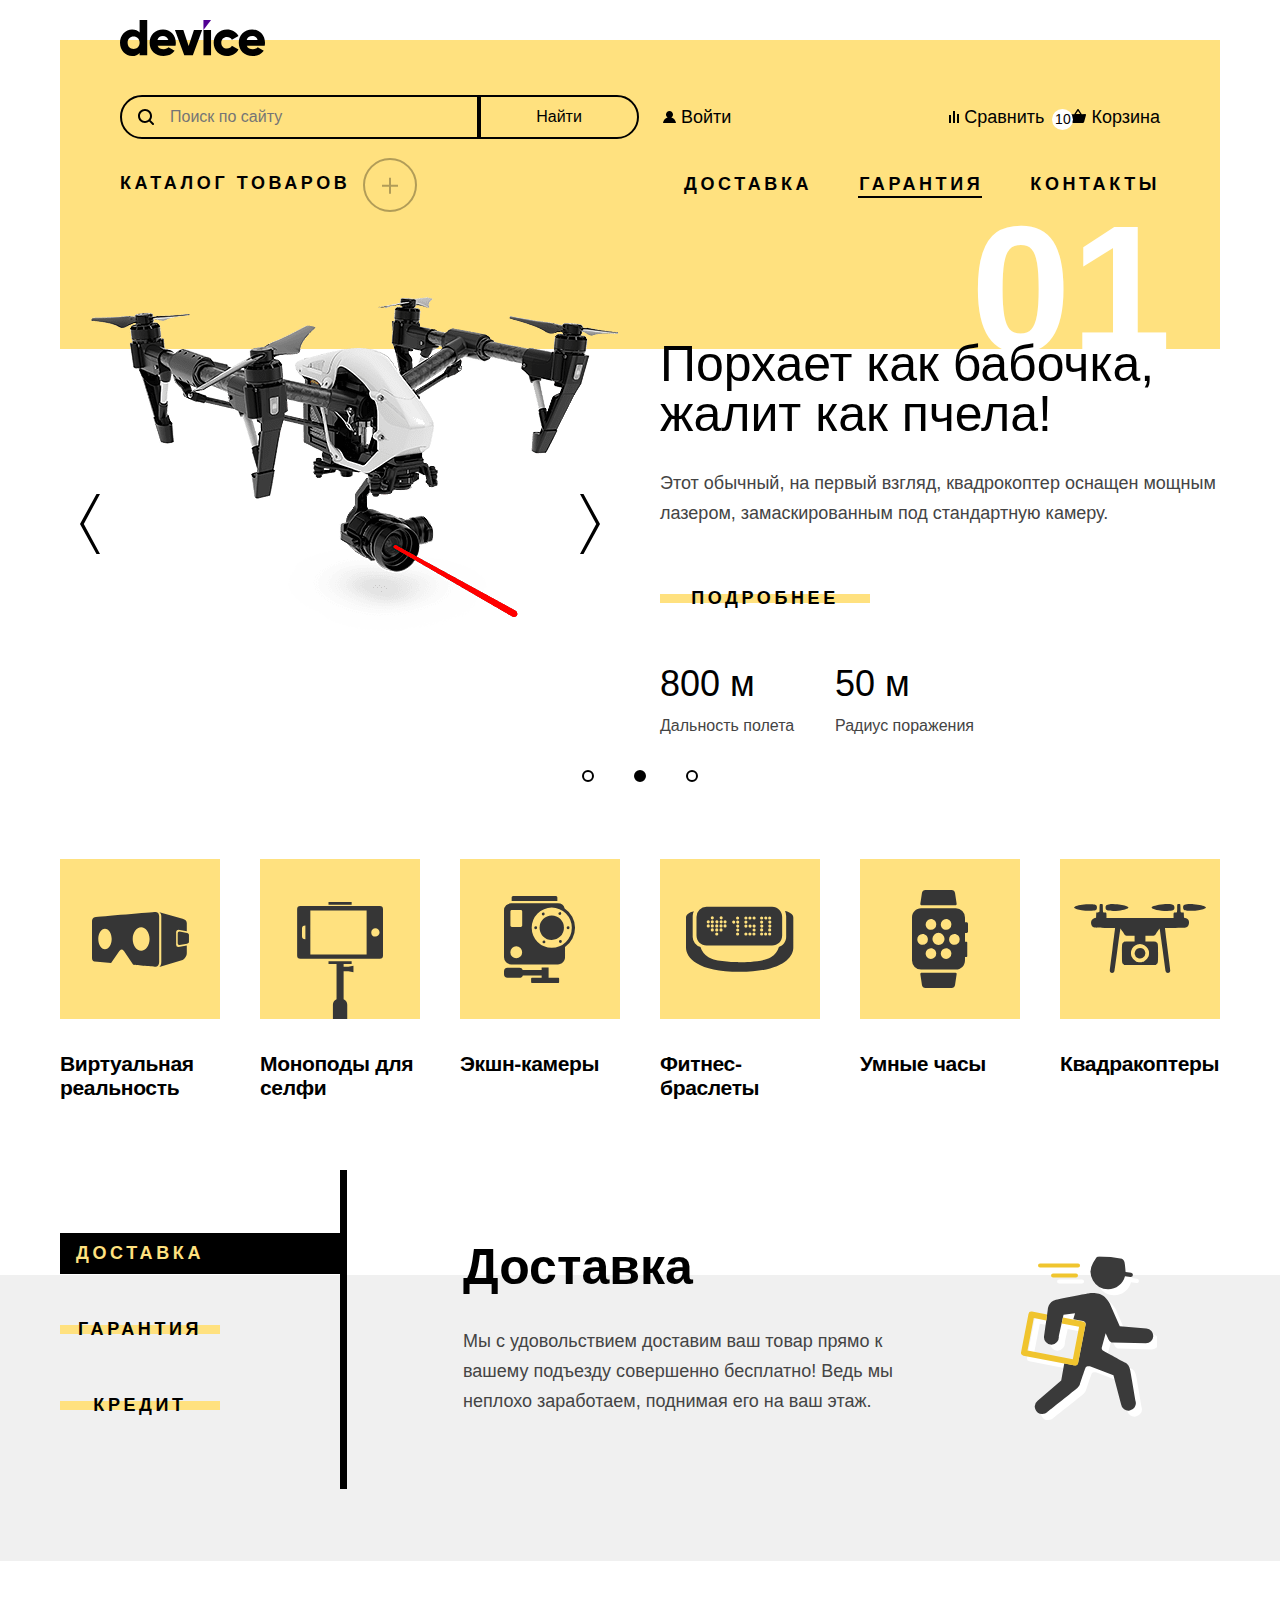
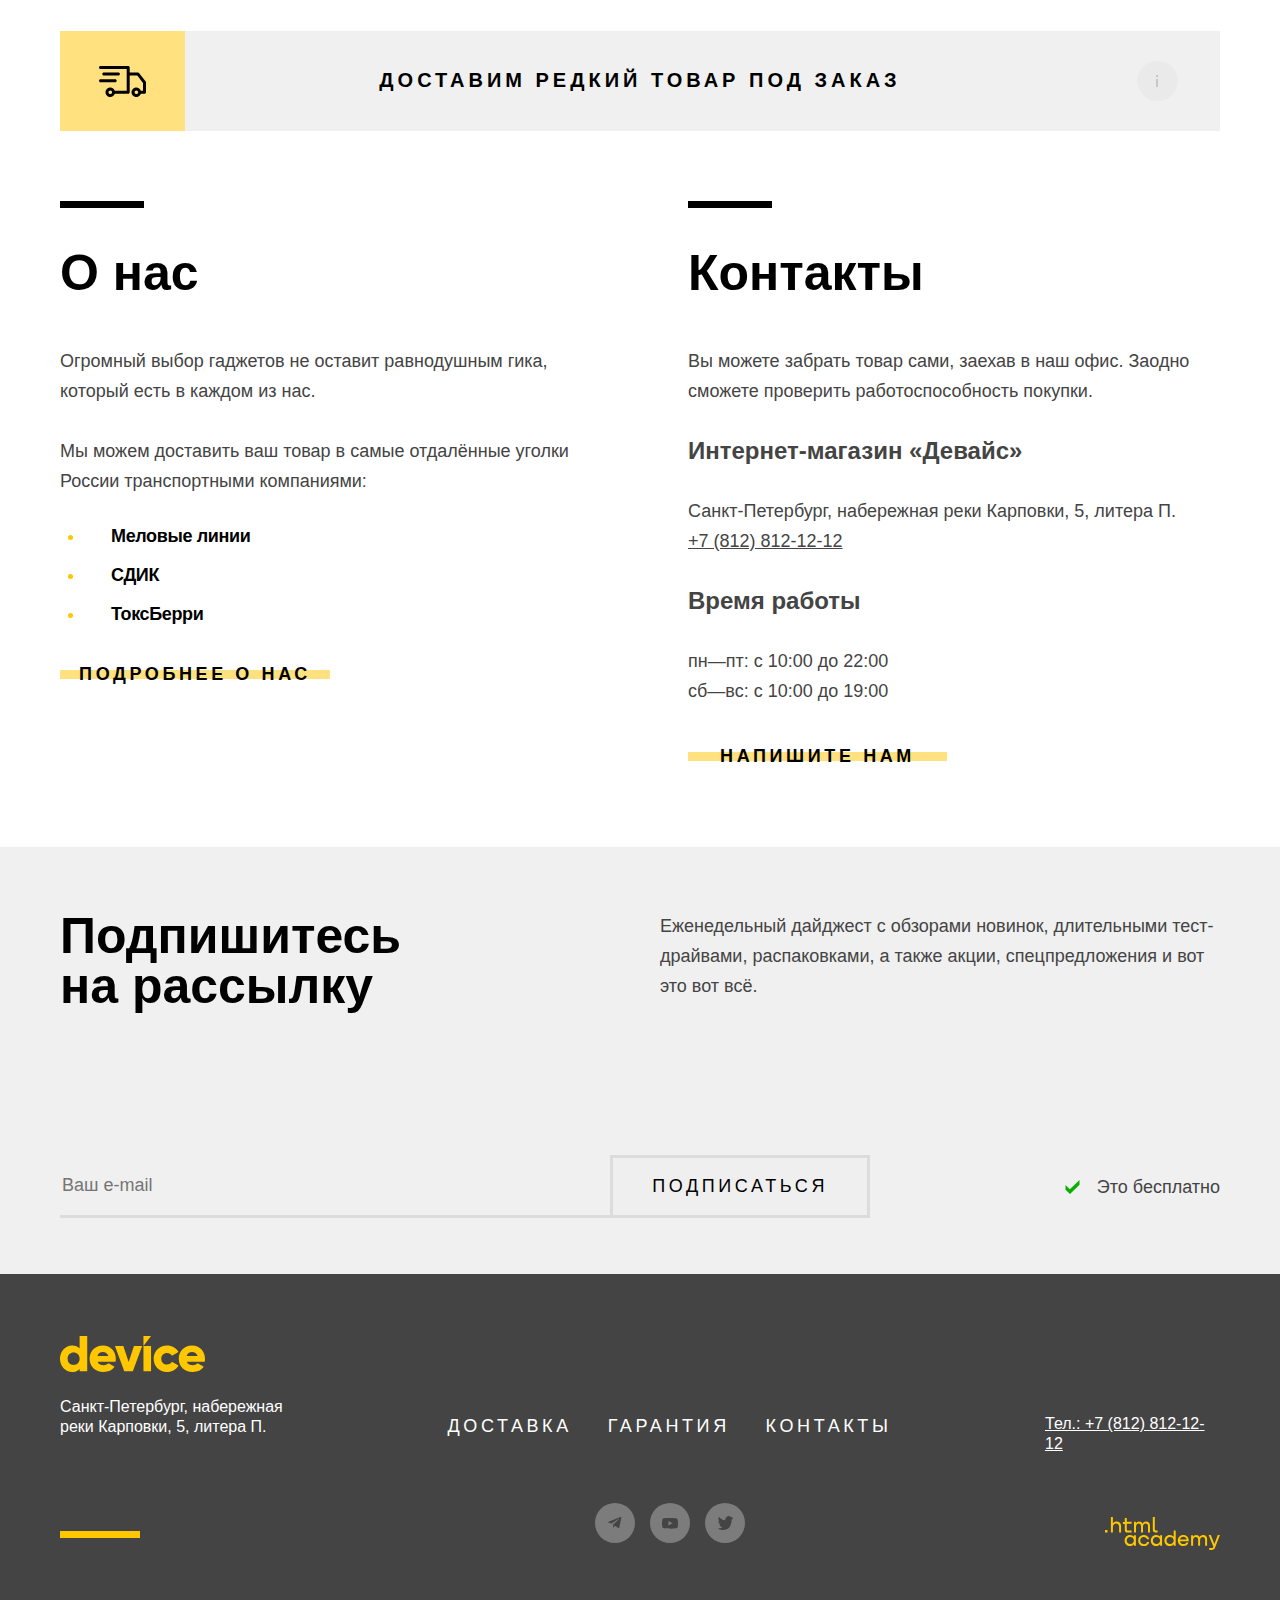
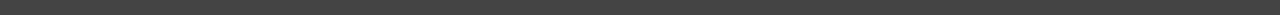
==== index.html @ 4d769483 "Добавление и исравление декоративных элементов" ====
<!DOCTYPE html>
<html lang="ru">

<head>
  <meta charset="UTF-8">
  <meta name="viewport" content="width=device-width, initial-scale=1">
  <title>Интернет-магазин «Девайс»</title>
  <link rel="stylesheet" href="styles/style.css">
</head>

<body>

  <header class="page-header container">
    <div class="page-logo-container">
      <a class="page-logo-link" href="index.html">
        <img class="page-logo-image" src="images/page-logo.svg" width="145" height="36"
          alt="Логотип магазина «Девайс».">
      </a>
    </div>

    <div class="header-container">
      <form class="header-search" action="https://echo.htmlacademy.ru/" method="get">
        <div class="search-field-wrapper">
          <input class="search-field" type="search" name="menu-search" placeholder="Поиск по сайту">
        </div>
        <div class="search-button-wrapper">
          <button class="search-button" type="submit">Найти</button>
        </div>
      </form>

      <nav class="user-menu">
        <ul class="user-login-list non-authorized">
          <li class="user-menu-item">
            <a class="user-menu-link" href="#">
              <svg width="13" height="12" viewBox="0 0 13 12" fill="none" xmlns="http://www.w3.org/2000/svg">
                <path
                  d="M0 12H13C12.8 9.4 10.9 7.2 8.3 6.5C9.3 5.9 10 4.8 10 3.5C10 1.6 8.4 0 6.5 0C4.6 0 3 1.6 3 3.5C3 4.8 3.7 5.9 4.7 6.5C2.1 7.2 0.2 9.4 0 12Z"
                  fill="black" />
              </svg>
              <span>Войти</span>
            </a>
          </li>
        </ul>

        <ul class="user-menu-list">
          <li class="user-menu-item">
            <a class="user-menu-link" href="#">
              <svg width="10" height="12" viewBox="0 0 10 12" fill="none" xmlns="http://www.w3.org/2000/svg">
                <g clip-path="url(#clip0_48539_956)">
                  <path d="M6 0H4V12H6V0Z" fill="black" />
                  <path d="M2 4H0V12H2V4Z" fill="black" />
                  <path d="M10 3H8V12H10V3Z" fill="black" />
                </g>
                <defs>
                  <clipPath id="clip0_48539_956">
                    <rect width="10" height="12" fill="white" />
                  </clipPath>
                </defs>
              </svg>
              <span>Сравнить</span>
            </a>
          </li>
          <li class="user-menu-item">
            <a class="user-menu-link basket" href="#" data-value="10">
              <svg width="16" height="14" viewBox="0 0 16 14" fill="none" xmlns="http://www.w3.org/2000/svg">
                <g clip-path="url(#clip0_48539_962)">
                  <path
                    d="M15.3 5L11.8 5.2L8.6 0.3C8.5 0.1 8.2 0 8 0C7.8 0 7.5 0.1 7.4 0.3L4.2 5.2H0.7C0.3 5.2 0 5.5 0 5.9C0 6 0 6 0 6.1L1.9 12.9C2.1 13.6 2.6 14 3.3 14H12.7C13.4 14 13.9 13.6 14.1 12.9L16 6C16 5.9 16 5.9 16 5.8C16 5.4 15.7 5 15.3 5ZM8 1.9L10.2 5.1H5.9L8 1.9Z"
                    fill="black" />
                </g>
                <defs>
                  <clipPath id="clip0_48539_962">
                    <rect width="16" height="14" fill="white" />
                  </clipPath>
                </defs>
              </svg>
              <span>Корзина</span>
            </a>
          </li>
        </ul>
      </nav>
    </div>

    <nav class="navigation">
      <ul class="navigation-list">
        <li class="navigation-item">
          <a class="navigation-category-link" href="#">Каталог товаров</a>
          <ul class="navigation-catalog">
            <li class="navigation-catalog-item">
              <a class="navigation-catalog-link" href="#">Виртуальная реальность</a>
            </li>
            <li class="navigation-catalog-item">
              <a class="navigation-catalog-link" href="catalog.html">Моноподы для cелфи</a>
            </li>
            <li class="navigation-catalog-item">
              <a class="navigation-catalog-link" href="#">Экшн-камеры</a>
            </li>
            <li class="navigation-catalog-item">
              <a class="navigation-catalog-link navigation-link-current" href="#">Фитнес-браслеты</a>
            </li>
            <li class="navigation-catalog-item">
              <a class="navigation-catalog-link" href="#">Умные часы</a>
            </li>
            <li class="navigation-catalog-item">
              <a class="navigation-catalog-link" href="#">Квадрокоптеры</a>
            </li>
          </ul>
        </li>
        <li class="navigation-item">
          <a class="navigation-category-link" href="#">Доставка</a>
        </li>
        <li class="navigation-item">
          <a class="navigation-category-link  navigation-link-current" href="#">Гарантия</a>
        </li>
        <li class="navigation-item">
          <a class="navigation-category-link" href="#">Контакты</a>
        </li>
      </ul>
    </nav>
  </header>

  <main class="main-container main-index">
    <h1 class="visually-hidden">Интернет-магазин «Девайс»</h1>
    <section class="hero-block container">
      <div class="slider-item active">
        <img class="slider-item-image" src="images/slider/slider-quadcopter.png" width="560" height="560"
          alt="Квадрокоптер">
        <div class="slider-item-text" data-value="01">
          <h2 class="visually-hidden">Квадрокоптер</h2>
          <p class="slider-item-title">Порхает как бабочка, жалит как пчела!</p>
          <p class="slider-item-description">Этот обычный, на первый взгляд, квадрокоптер оснащен мощным лазером,
            замаскированным под стандартную камеру.
          </p>
          <a class="button slider-item-link" href="#">Подробнее</a>
          <dl class="slider-item-details">
            <dt class="table-header">Дальность полета</dt>
            <dd class="table-row">800 м</dd>
            <dt class="table-header">Радиус поражения</dt>
            <dd class="table-row">50 м</dd>
          </dl>
        </div>
      </div>

      <div class="slider-item">
        <img class="slider-item-image" src="images/slider/slider-fitness-bracelet.png" width="560" height="560"
          alt="Фитнес-браслет">
        <div class="slider-item-text" data-value="02">
          <h2 class="visually-hidden">Фитнес-браслет</h2>
          <p class="slider-item-title">Худеем правильно!</p>
          <p class="slider-item-description">Мотивирующие фитнес-браслеты помогут найти в себе силы не пропускать
            занятия и соблюдать диету.</p>
          <a class="button slider-item-link" href="#">Подробнее</a>
          <dl class="slider-item-details">
            <dt class="table-header">Без подзарядки</dt>
            <dd class="table-row">48 часов</dd>
          </dl>
        </div>
      </div>

      <div class="slider-item">
        <img class="slider-item-image" src="images/slider/slider-selfie-stick.png" width="560" height="560"
          alt="Селфи-палка">
        <div class="slider-item-text" data-value="03">
          <h2 class="visually-hidden">Селфи-палка</h2>
          <p class="slider-item-title">Делай селфи, как Бен Стиллер!</p>
          <p class="slider-item-description">Самая длинная палка для селфи доступна в нашем магазине. Восемь (Восемь,
            Карл!) метров длиной и весом всего 5 кг.</p>
          <a class="button slider-item-link" href="#">Подробнее</a>
          <dl class="slider-item-details">
            <dt class="table-header">Длина палки</dt>
            <dd class="table-row">8,5 м</dd>
            <dt class="table-header">Вес палки</dt>
            <dd class="table-row">5 кг</dd>
            <dt class="table-header">Материал</dt>
            <dd class="table-row">Карбон</dd>
          </dl>
        </div>
      </div>

      <button class="slider-button slider-prev" type="button" aria-label="Предыдущее фото">
        <svg width="20" height="60" viewBox="0 0 20 60" fill="none" xmlns="http://www.w3.org/2000/svg">
          <path d="M20 60H16.5L0 30L16.5 0H20L3.8 30L20 60Z" fill="black" />
        </svg>
      </button>
      <button class="slider-button slider-next" type="button" aria-label="Следующее фото">
        <svg width="20" height="60" viewBox="0 0 20 60" fill="none" xmlns="http://www.w3.org/2000/svg">
          <path d="M-5.24537e-06 1.74846e-06L3.49999 1.44248e-06L20 30L3.5 60L0 60L16.2 30L-5.24537e-06 1.74846e-06Z"
            fill="black" />
        </svg>
      </button>

      <ol class="slider-pagination">
        <li class="slider-pagination-item">
          <button class="slider-pagination-button" type="button" aria-label="Первое фото"></button>
        </li>
        <li class="slider-pagination-item">
          <button class="slider-pagination-button slider-pagination-button-current" type="button"
            aria-label="Второе фото"></button>
        </li>
        <li class="slider-pagination-item">
          <button class="slider-pagination-button" type="button" aria-label="Третье фото"></button>
        </li>
      </ol>
    </section>

    <section class="categories container">
      <h2 class="visually-hidden">Категории товаров</h2>
      <ul class="categories-list">
        <li class="categories-item">
          <a class="categories-item-image" href="#">
            <img src="images/categories/category-item-vurtual-reality.svg" width="" height=""
              alt="Виртуальная реальность">
          </a>
          <a class="categories-item-title" href="#">
            <h3>Виртуальная реальность</h3>
          </a>
        </li>
        <li class="categories-item">
          <a class="categories-item-image selfie-monopod" href="#">
            <img src="images/categories/category-item-selfie.svg" width="" height="" alt="Моноподы для селфи">
          </a>
          <a class="categories-item-title" href="#">
            <h3>Моноподы для селфи</h3>
          </a>
        </li>
        <li class="categories-item">
          <a class="categories-item-image" href="#">
            <img src="images/categories/category-item-cameras.svg" width="" height="" alt="Экшн-камеры">
          </a>
          <a class="categories-item-title" href="#">
            <h3>Экшн-камеры</h3>
          </a>
        </li>
        <li class="categories-item">
          <a class="categories-item-image" href="#">
            <img src="images/categories/category-item-bracelets.svg" width="" height="" alt="Фитнес-браслеты">
          </a>
          <a class="categories-item-title" href="#">
            <h3>Фитнес-браслеты</h3>
          </a>
        </li>
        <li class="categories-item">
          <a class="categories-item-image" href="#">
            <img src="images/categories/category-item-watch.svg" width="" height="" alt="Умные часы">
          </a>
          <a class="categories-item-title" href="#">
            <h3>Умные часы</h3>
          </a>
        </li>
        <li class="categories-item">
          <a class="categories-item-image" href="#">
            <img src="images/categories/category-item-quadcopter.svg" width="" height="" alt="Квадракоптеры">
          </a>
          <a class="categories-item-title" href="#">
            <h3>Квадракоптеры</h3>
          </a>
        </li>
      </ul>
    </section>

    <section class="capabilities">
      <h2 class="visually-hidden">Возможности</h2>
      <div class="capabilities-wrapper container">
        <div class="capabilities-buttons-container">
          <button class="button capabilities-button active" data-id="delivery">Доставка</button>
          <button class="button capabilities-button" data-id="guarantee">Гарантия</button>
          <button class=" button capabilities-button" data-id="credit">Кредит</button>
        </div>
        <div class="capabilities-content-container">
          <div class="capabilities-content active" id="delivery">
            <div class="capabilities-content-text">
              <h3 class="capabilities-content-title">Доставка</h3>
              <p class="capabilities-content-subtitle">Мы с удовольствием доставим ваш товар прямо
                к вашему подъезду совершенно бесплатно! Ведь
                мы неплохо заработаем, поднимая его на ваш этаж.</p>
            </div>
            <img src="images/capabilities/delivery.svg" width="136" height="164" alt="Доставка товара">
          </div>
          <div class="capabilities-content" id="guarantee">
            <div class="capabilities-content-text">
              <h3 class="capabilities-content-title">Гарантия</h3>
              <p class="capabilities-content-subtitle">Если из-за возгорания купленного у нас товара у вас
                сгорит дом — не переживайте, мы выдадим вам новый.
                Товар, не дом, конечно же.</p>
            </div>
            <img src="images/capabilities/guarantee.svg" width="171" height="195" alt="Гарантия на товары">
          </div>
          <div class="capabilities-content" id="credit">
            <div class="capabilities-content-text">
              <h3 class="capabilities-content-title">Кредит</h3>
              <p class="capabilities-content-subtitle">Залезть в долговую яму стало проще! Кредитные консультанты
                подберут
                для вас наиболее выгодные условия
                кредита. Выгодные для банка, разумеется.</p>
            </div>
            <img src="images/capabilities/credit.svg" width="158" height="188" alt="Кредит на товары">
          </div>
        </div>
      </div>
    </section>

    <div class="delivery-button-wrapper container">
      <button class="delivery-button" type="button">Доставим редкий товар под заказ</button>
    </div>

    <div class="information-wrapper container">
      <section class="shop-information">
        <h2 class="shop-information-title">О нас</h2>
        <p>Огромный выбор гаджетов не оставит равнодушным гика, который есть в каждом из нас.</p>
        <p>Мы можем доставить ваш товар в самые отдалённые уголки России транспортными компаниями:</p>
        <ul class="shop-information-delivery">
          <li>Меловые линии</li>
          <li>СДИК</li>
          <li>ТоксБерри</li>
        </ul>
        <a class="button shop-information-details" href="#">Подробнее о нас</a>
      </section>

      <section class="contacts">
        <h2 class="contacts-title">Контакты</h2>
        <p>Вы можете забрать товар сами, заехав в наш офис. Заодно сможете проверить работоспособность покупки. </p>
        <h3 class="contacts-subtitle">Интернет-магазин «Девайс»</h3>
        <address class="contacts-address">
          <p class="contacts-address-text">Санкт-Петербург, набережная реки Карповки, 5, литера П.</p>
          <a class="contacts-phone" href="tel:78128121212">+7 (812) 812-12-12</a>
        </address>
        <h3 class="contacts-subtitle">Время работы</h3>
        <ul class="contacts-schedule">
          <li class="contacts-schedule-item">пн—пт: с 10:00 до 22:00</li>
          <li class="contacts-schedule-item">сб—вс: с 10:00 до 19:00</li>
        </ul>
        <a class="button contacts-details" href="#">Напишите нам</a>
      </section>
    </div>

    <section class="subscription">
      <div class="subscription-wrapper container">
        <div class="subscription-text">
          <h2 class="subscription-title">Подпишитесь на рассылку</h2>
          <p>Еженедельный дайджест с обзорами новинок, длительными тест-драйвами, распаковками, а также акции,
            спецпредложения и вот это вот всё.</p>
        </div>
        <div class="subscription-form-container">
          <form class="subscription-form" action="https://echo.htmlacademy.ru/" method="post">
            <input class="subscription-placeholder" type="email" name="user-email" placeholder="Ваш e-mail">
            <button class="subscription-button" type="submit">Подписаться</button>
          </form>
          <span class="subscription-span">Это бесплатно</span>
        </div>
      </div>
    </section>
  </main>

  <footer class="page-footer">
    <div class="footer-wrapper container">
      <div class="footer-info">
        <a class="footer-logo-link" href="index.html">
          <img class="footer-logo-image" src="images/footer-shop-logo.svg" width="145" height="36"
            alt="Логотип магазина «Девайс».">
        </a>

        <div class="footer-address">
          <address class="footer-address-text">
            <p>Санкт-Петербург, набережная реки Карповки, 5, литера П.</p>
          </address>
        </div>
      </div>

      <div class="footer-details">
        <ul class="footer-menu-list">
          <li class="footer-menu-item">
            <a class="footer-menu-link" href="#">Доставка</a>
          </li>
          <li class="footer-menu-item">
            <a class="footer-menu-link" href="#">Гарантия</a>
          </li>
          <li class="footer-menu-item">
            <a class="footer-menu-link" href="#">Контакты</a>
          </li>
        </ul>

        <ul class="footer-social-list">
          <li class="footer-social-item">
            <a class="footer-social-link" href="https://t.me/htmlacademy" aria-label="Telegram">
              <svg width="40" height="40" viewBox="0 0 40 40" fill="none" xmlns="http://www.w3.org/2000/svg">
                <circle cx="20" cy="20" r="20" fill="white" fill-opacity="0.3" />
                <g clip-path="url(#clip0_48539_806)">
                  <path
                    d="M25.4431 14.0736L13.6231 18.6316C12.8164 18.9556 12.8211 19.4056 13.4751 19.6062L16.5097 20.5529L23.5311 16.1229C23.8631 15.9209 24.1664 16.0296 23.9171 16.2509L18.2284 21.3849H18.2271L18.2284 21.3856L18.0191 24.5136C18.3257 24.5136 18.4611 24.3729 18.6331 24.2069L20.1071 22.7736L23.1731 25.0382C23.7384 25.3496 24.1444 25.1896 24.2851 24.5149L26.2977 15.0296C26.5037 14.2036 25.9824 13.8296 25.4431 14.0736Z"
                    fill="#444444" />
                </g>
                <defs>
                  <clipPath id="clip0_48539_806">
                    <rect width="14" height="12" fill="white" transform="translate(13 14)" />
                  </clipPath>
                </defs>
              </svg>
            </a>
          </li>
          <li class="footer-social-item">
            <a class="footer-social-link" href="https://www.youtube.com/user/htmlacademyru" aria-label="YouTube">
              <svg width="40" height="40" viewBox="0 0 40 40" fill="none" xmlns="http://www.w3.org/2000/svg">
                <circle cx="20" cy="20" r="20" fill="white" fill-opacity="0.3" />
                <g clip-path="url(#clip0_48539_811)">
                  <path
                    d="M27.6671 16.6746C27.5765 16.3515 27.4 16.0589 27.1564 15.828C26.9059 15.59 26.5989 15.4197 26.2644 15.3333C25.0124 15.0033 19.9964 15.0033 19.9964 15.0033C17.9053 14.9795 15.8147 15.0842 13.7364 15.3166C13.4019 15.4094 13.0955 15.5835 12.8444 15.8233C12.5977 16.0606 12.4191 16.3533 12.3257 16.674C12.1015 17.8818 11.9926 19.1082 12.0004 20.3366C11.9924 21.564 12.1011 22.79 12.3257 23.9993C12.4171 24.3186 12.5951 24.61 12.8424 24.8453C13.0897 25.0806 13.3977 25.2506 13.7364 25.3406C15.0051 25.67 19.9964 25.67 19.9964 25.67C22.0902 25.6938 24.1835 25.5892 26.2644 25.3566C26.5989 25.2702 26.9059 25.1 27.1564 24.862C27.3999 24.6311 27.5762 24.3385 27.6664 24.0153C27.8965 22.8079 28.0083 21.581 28.0004 20.352C28.0177 19.1177 27.906 17.885 27.6671 16.674V16.6746ZM18.4017 22.6193V18.0546L22.5751 20.3373L18.4017 22.6193Z"
                    fill="#444444" />
                </g>
                <defs>
                  <clipPath id="clip0_48539_811">
                    <rect width="16" height="11" fill="white" transform="translate(12 15)" />
                  </clipPath>
                </defs>
              </svg>
            </a>
          </li>
          <li class="footer-social-item">
            <a class="footer-social-link" href="https://twitter.com/htmlacademy_ru" aria-label="Twitter">
              <svg width="40" height="40" viewBox="0 0 40 40" fill="none" xmlns="http://www.w3.org/2000/svg">
                <circle cx="20" cy="20" r="20" fill="white" fill-opacity="0.3" />
                <path
                  d="M22.7 13.1551C24.2 12.6551 25.3 13.4551 25.9 14.2551C26.4 14.0551 27 13.8551 27.6 13.6551C27.6 14.4551 27.1 15.0551 26.8 15.2551C27.5 15.4551 28 14.8551 28 14.8551C27.9 15.7551 27.1 16.5551 26.6 16.7551C26.4 23.0551 23.8 27.1551 17.7 27.0551C17.2 27.0551 17.8 27.0551 17.3 27.0551C17 27.0551 13.6 26.6551 13 25.2551C15 25.4551 16.4 24.8551 17.1 24.1551C16.3 23.8551 14.7 23.7551 14.5 21.3551C14.8 21.5551 15 21.6551 15.6 21.5551C14.5 20.7551 13.3 20.0551 13.4 18.0551C13.7 18.3551 14.3 18.5551 14.6 18.4551C14 18.2551 12.8 15.3551 13.8 13.8551C15.4 15.5551 17.1 17.2551 20.1 17.3551C20.3 15.2551 21.1 13.8551 22.7 13.1551Z"
                  fill="#444444" />
              </svg>
            </a>
          </li>
        </ul>
      </div>

      <div class="footer-phone">
        <a class="footer-phone-text" href="tel:78128121212">Тел.: +7 (812) 812-12-12</a>
        <a class="footer-phone-logo" href="https://htmlacademy.ru/">
          <svg xmlns="http://www.w3.org/2000/svg" width="115" height="33" fill="CurrentColor">
            <path
              d="M0 12.9v2.6h2.5v-2.6H0ZM11.6 4.5c-1.6 0-2.8.7-3.6 1.7h-.1V0h-2v15.5h2v-5.3c0-2.1 1.3-3.6 3.3-3.6 1.8 0 2.9 1.4 2.9 3.2v5.7h2V9.4c.1-3-1.8-4.9-4.5-4.9ZM26.6 4.8h-4.8V1.1h-2v3.8h-1.9v2h1.9v6c0 1.7 1 2.7 2.7 2.7h4.1v-2h-3.7c-.7 0-1.1-.4-1.1-1.1V6.8h4.8v-2ZM41.1 4.6c-1.6 0-2.9.8-3.5 2.1h-.1c-.6-1.2-1.8-2.1-3.4-2.1-1.4 0-2.5.8-3.1 1.8h-.1V4.8H29v10.6h2V10c0-2 1-3.5 2.6-3.5 1.5 0 2.4 1 2.4 2.6v6.3h2V9.8c0-2.4 1.4-3.3 2.6-3.3 1.5 0 2.4 1 2.4 2.6v6.3h2V8.9c.1-2.5-1.4-4.3-3.9-4.3ZM47.8 12.7c0 1.7 1 2.7 2.8 2.7h2v-2h-1.7c-.7 0-1.1-.4-1.1-1.1V0h-2v12.7ZM28.9 19.7c-.9-1.1-2.2-1.8-3.9-1.8-3.1 0-5.4 2.3-5.4 5.6s2.3 5.6 5.4 5.6c1.8 0 3-.8 3.8-1.9h.1v1.6h2V18.2h-2v1.5Zm-3.6 7.4c-2.2 0-3.6-1.6-3.6-3.6s1.4-3.6 3.6-3.6 3.6 1.6 3.6 3.6c0 1.9-1.4 3.6-3.6 3.6ZM44.2 22c-.5-2.4-2.6-4.1-5.4-4.1a5.4 5.4 0 0 0-5.6 5.6c0 3.1 2.2 5.6 5.6 5.6 2.8 0 4.9-1.8 5.4-4.2h-2.1a3.4 3.4 0 0 1-3.3 2.3c-2.2 0-3.6-1.6-3.6-3.6s1.4-3.6 3.6-3.6c1.6 0 2.8 1 3.3 2.2h2.1V22ZM55.1 19.7c-.9-1.1-2.2-1.8-3.9-1.8-3.1 0-5.4 2.3-5.4 5.6s2.3 5.6 5.4 5.6c1.8 0 3-.8 3.8-1.9h.1v1.6h2V18.2h-2v1.5Zm-3.6 7.4c-2.2 0-3.6-1.6-3.6-3.6s1.4-3.6 3.6-3.6 3.6 1.6 3.6 3.6c0 1.9-1.5 3.6-3.6 3.6ZM68.7 19.8c-.9-1.1-2.2-1.9-3.9-1.9-3.1 0-5.4 2.3-5.4 5.6s2.2 5.6 5.4 5.6c1.7 0 3-.8 3.8-1.8h.1v1.5h2V13.4h-2v6.4Zm-3.6 7.3c-2.2 0-3.6-1.6-3.6-3.6s1.4-3.6 3.6-3.6 3.6 1.6 3.6 3.6c-.1 2-1.5 3.6-3.6 3.6ZM78.3 17.9c-3.3 0-5.5 2.5-5.5 5.6 0 3 2.1 5.6 5.5 5.6 2.5 0 4.5-1.3 5.2-3.6h-2.1c-.5 1-1.6 1.6-3 1.6-1.9 0-3.3-1.3-3.4-2.9h8.8c.2-3.6-2-6.3-5.5-6.3Zm0 1.9c1.7 0 3 1 3.3 2.6h-6.5c.3-1.5 1.5-2.6 3.2-2.6ZM98.2 17.9c-1.6 0-2.9.8-3.6 2h-.1c-.6-1.2-1.8-2-3.4-2-1.4 0-2.5.7-3.1 1.8v-1.5h-1.9v10.6h2v-5.4c0-2 1-3.4 2.6-3.5 1.5 0 2.4 1 2.4 2.6v6.3h2v-5.6c0-2.4 1.4-3.3 2.6-3.3 1.5 0 2.4 1 2.4 2.6v6.3h2v-6.5c.1-2.6-1.4-4.4-3.9-4.4ZM109.4 27l-3.6-8.9h-2.2l4.8 11.6c-.3.9-.7 1.2-1.7 1.2h-2.5v2h2.5c1.8 0 2.8-.8 3.5-2.6l4.7-12.2h-2.1l-3.4 8.9Z" />
          </svg>
        </a>
      </div>
    </div>
  </footer>
</body>

</html>
---- styles/style.css ----
@font-face {
    font-family: "Raleway";
    src: url("../fonts/raleway/raleway-800.woff2") format(woff2);
    font-weight: 800;
    font-style: normal;
    font-display: swap;
}

@font-face {
    font-family: "Rubik";
    src: url("../fonts/rubik/rubik-400.woff2") format(woff2);
    font-weight: 400;
    font-style: normal;
    font-display: swap;
}

@font-face {
    font-family: "Rubik";
    src: url("../fonts/rubik/rubik-700.woff2") format(woff2);
    font-weight: 700;
    font-style: normal;
    font-display: swap;
}

html {
    height: 100%;
}

body {
    margin: 0;
    display: flex;
    flex-direction: column;
    min-height: 100%;
    font-family: "Rubik", sans-serif;
    font-size: 18px;
    line-height: 30px;
    color: #000000;
}

img {
    max-width: 100%;
    height: auto;
    object-fit: contain;
}

.visually-hidden {
    position: absolute;
    width: 1px;
    height: 1px;
    margin: -1px;
    padding: 0;
    border: 0;
    clip: rect(0 0 0 0);
    overflow: hidden;
}

.container {
    margin: 0 auto;
    width: 1160px;
}

/* Button common */
.button {
    display: block;
    font-family: "Raleway", sans-serif;
    font-size: 18px;
    font-weight: 800;
    padding: 10px 0;
    line-height: 21.13px;
    letter-spacing: 0.2em;
    color: #000000;
    text-align: center;
    text-transform: uppercase;
    text-decoration: none;
    border: none;
    cursor: pointer;
    background: linear-gradient(transparent 40%, #ffe17f 40%, #ffe17f 60%, transparent 60%);
}

.button:hover {
    background: linear-gradient(#ffe17f, #ffe17f) no-repeat;
}

.button:active {
    background: linear-gradient(#ffc700, #ffc700) no-repeat;
}

.button:focus-visible {
    outline: 2px solid #af4fff;
}

@supports not selector(:focus-visible) {
    .button:focus {
        outline: 2px solid #af4fff;
    }
}

/* Index */
/* Header */

.page-header {
    color: #000000;
    position: relative;
}

.page-header::before {
    content: "";
    background-color: #ffe17f;
    position: absolute;
    height: 186px;
    top: 40px;
    left: 0;
    right: 0;
    bottom: 0;
    z-index: -1;
}

.page-logo-container {
    padding-left: 60px;
    margin: 20px 0 30px;
}

.page-logo-link {
    display: inline-block;
}

.page-logo-link:hover {
    opacity: 60%;
}

.page-logo-link:active {
    opacity: 30%;
}

.page-logo-link:focus-visible {
    outline: 2px solid #af4fff;
    outline-offset: 2px;
}

@supports not selector(:focus-visible) {
    .page-logo-link:focus {
        outline: 2px solid #af4fff;
        outline-offset: 2px;
    }
}

.header-wrapper {
    width: 1040px;
    margin: 0 auto;
}

.header-container {
    display: flex;
    justify-content: space-between;
    align-items: center;
    flex-wrap: wrap;
    gap: 26px;
    padding: 0 60px;
    margin-bottom: 30px;
}

.header-search {
    display: flex;
    max-width: 517px;
    position: relative;
}

.search-field {
    width: 359px;
    padding: 10px 48px;
    font-family: inherit;
    font-size: 16px;
    line-height: 20px;
    color: #000000;
    background: transparent;
    border: 2px solid black;
    border-radius: 50px 0px 0px 50px;
    background-image: url(../images/search-button.svg);
    background-repeat: no-repeat;
    background-position: left;
    background-position-x: 16px;
}

.search-field:active {
    color: #000000;
    outline: none;
}

.search-field-wrapper:has(.search-field:focus-visible) {
    outline: 2px solid #af4fff;
    outline-offset: 2px;
}

.search-field:focus {
    outline: none;
}

.search-button-wrapper {
    display: flex;
}

.search-button {
    display: inline-block;
    width: 160px;
    font-family: inherit;
    font-size: 16px;
    line-height: 20px;
    text-align: center;
    background: transparent;
    border: 2px solid black;
    border-radius: 0px 50px 50px 0px;
    cursor: pointer;
}

.search-button:hover {
    background-color: #000000;
    color: #ffffff;
}

.search-button:active {
    outline: none;
    color: #444444;
}

.search-button-wrapper:has(.search-button:focus-visible) {
    outline: 2px solid #af4fff;
    outline-offset: 2px;
}

.search-button {
    outline: none;
}

.user-login {
    display: flex;
    margin-right: auto;
}

.user-login-list {
    display: flex;
    gap: 28px;
    flex-wrap: wrap;
    margin: 0;
    margin-right: auto;
    padding: 0;
}

.authorized {
    display: flex;
    gap: 28px;
}

.user-menu {
    display: flex;
    width: 497px;
}

.user-menu-list {
    display: flex;
    flex-wrap: wrap;
    gap: 26px;
    margin: 0;
    padding: 0;
    list-style-type: none;
}

.user-menu-item {
    display: block;
}

.user-menu-link.basket {
    position: relative;
}

.user-menu-link.basket::before {
    content: attr(data-value);
    font-size: 14px;
    line-height: 20px;
    background-color: #ffffff;
    position: absolute;
    border-radius: 100%;
    width: 21px;
    height: 21px;
    top: 2px;
    left: -18px;
}

.user-menu-link:hover {
    opacity: 60%;
}

.user-menu-link:active {
    opacity: 30%;
}

.user-menu-link:focus-visible {
    outline: 2px solid #af4fff;
    outline-offset: 2px;
}

@supports not selector(:focus-visible) {
    .user-menu-link:focus {
        outline: 2px solid #af4fff;
        outline-offset: 2px;
    }
}

.user-menu-link {
    text-align: center;
    text-decoration: none;
    color: #000000;
}

.navigation {
    padding: 0 60px;
}

.navigation-list {
    display: flex;
    flex-wrap: wrap;
    justify-content: space-between;
    gap: 47px;
    align-items: center;
    margin: 0;
    padding: 0;
    list-style-type: none;
}

.navigation-catalog {
    /* display: none; */
    list-style-type: none;
    position: absolute;
    display: block;
    width: 100%;
}

.navigation-item:first-child {
    display: flex;
    align-items: center;
    margin-right: auto;
    position: relative;
}

.navigation-item:first-child::after {
    content: "";
    display: flex;
    width: 50px;
    height: 50px;
    border-radius: 50%;
    border: 2px solid #000000;
    opacity: 30%;
    top: -15px;
    left: 243px;
    position: absolute;
    content: "";
    background-image: url(../images/plus.svg);
    background-repeat: no-repeat;
    background-position: center;
}

.navigation-item:first-child:hover::after,
.navigation-item:first-child:active::after {
    opacity: 100%;
}

.navigation-category-link {
    font-family: "Raleway", sans-serif;
    text-transform: uppercase;
    text-decoration: none;
    color: #000000;
    font-weight: 800;
    line-height: 21.13px;
    letter-spacing: 0.2em;
}

.navigation-category-link:hover,
.navigation-catalog-link:hover {
    opacity: 60%;
}

.navigation-category-link:active,
.navigation-catalog-link:active {
    opacity: 30%;
}

.navigation-category-link:focus-visible,
.navigation-catalog-link:focus-visible  {
    outline: 2px solid #af4fff;
    outline-offset: 2px;
}

@supports not selector(:focus-visible) {
    .navigation-category-link:focus,
    .navigation-catalog-link:focus  {
        outline: 2px solid #af4fff;
        outline-offset: 2px;
    }
}

.navigation-item-button:focus {
    outline: none;
}

.navigation-item-button {
    background: transparent;
    border: none;
    cursor: pointer;
}

.navigation-item-button:hover svg circle {
    opacity: 100%;
}

.navigation-item-button:hover svg rect {
    opacity: 100%;
}

.navigation-category-link {
    position: relative;
}

.navigation-catalog-link {
    position: relative;
}

.navigation-link-current::before {
    content: "";
    position: absolute;
    right: 0;
    bottom: -4px;
    left: -1px;
    width: 100%;
    height: 2px;
    background-color:#000000;
}

.navigation-catalog {
    display: none;
}

.navigation-catalog-active {
    display: block;
    list-style-type: none;
    position: absolute; 
    width: 1160px;
    height: 180px;
    top: 17px;
    left: -60px;
    padding: 0;
    right: 0;
    bottom: 0;
    background-color: #ffe17f;
    z-index: 1;
}

.navigation-catalog-link {
    text-decoration: none;
    font-size: 16px;
    line-height: 18px;
    color: #000000;
}

/* Main */
/* Hero block */
.main-container {
    flex-grow: 1;
}

.hero-block {
    margin-bottom: 70px;
    position: relative;
}

.hero-block::before {
    content: "";
    background-color: #ffe17f;
    position: absolute;
    height: 150px;
    top: 0;
    left: 0;
    right: 0;
    bottom: 0;
    z-index: -1;
}

.slider-item {
    display: none;
}

.slider-item.active {
    display: flex;
    justify-content: space-between;
    align-items: end;
}

.slider-item-number {
    font-weight: 700;
    font-size: 180px;
    line-height: 30px;
    color: #f0f0f0;
    text-align: right;
}

.slider-item-text {
    width: 560px;
}

.slider-item-text::before {
    content: attr(data-value);
    font-weight: 700;
    font-size: 180px;
    line-height: 30px;
    color: #ffffff;
    position: absolute;
    top: 75px;
    right: 49px;
    z-index: -1;
}

.slider-item-title {
    margin-top: 0;
    margin-bottom: 29px;
    font-family: "Raleway", sans-serif;
    font-size: 50px;
    line-height: 50px;
}

.slider-item-description {
    margin-top: 0;
    margin-bottom: 50px;
    font-size: 18px;
    line-height: 30px;
    color: #444444;
}

.slider-item-link {
    width: 210px;
}

.slider-item-details {
    display: grid;
    grid-template-columns: 155px 155px;
    gap: 12px 20px;
    margin-top: 50px;
}

.table-row {
    font-size: 36px;
    margin: 0;
}

.table-header {
    font-weight: 400;
    font-size: 16px;
    color: #444444;
    grid-row: 2 / 3;
}

.slider-button {
    margin: 0;
    padding: 0;
    height: 60px;
    background: transparent;
    border: none;
}

.slider-button:hover {
    opacity: 60%;
}

.slider-button:active {
    opacity: 30%;
}

.slider-button:focus-visible {
    outline: 2px solid #af4fff;
    outline-offset: 2px;
}

@supports not selector(:focus-visible) {
    .slider-button:focus {
        outline: 2px solid #af4fff;
        outline-offset: 2px;
    }
}

.slider-button.slider-prev {
    position: absolute;
    left: 20px;
    top: 50%;
    bottom: 0;
    cursor: pointer;
}

.slider-button.slider-next {
    position: absolute;
    left: 520px;
    top: 50%;
    bottom: 0;
    cursor: pointer;
}

.slider-pagination {
    display: flex;
    flex-wrap: wrap;
    justify-content: center;
    margin: 0;
    padding: 0;
    list-style-type: none;

}

.slider-pagination-item {
    margin: 0 20px;

}

.slider-pagination-button {
    width: 12px;
    height: 12px;
    margin: 0;
    padding: 0;
    background-color: transparent;
    border: 2px solid black;
    border-radius: 50%;
    cursor: pointer;
}

.slider-pagination-button:hover {
    opacity: 60%;
}

.slider-pagination-button:active {
    opacity: 30%;
}

.slider-pagination-button-current {
    background-color: #000000;
}

.slider-pagination-item:focus-within {
    outline: 2px solid #af4fff;
    outline-offset: 2px;
}

.slider-pagination-button:focus-visible {
    outline: none;
}

/* Categories */
.categories {
    margin-bottom: 70px;
}

.categories-list {
    display: grid;
    grid-template-columns: repeat(6, 160px);
    gap: 40px;
    margin: 0;
    padding: 0;
    list-style-type: none;
}

.categories-item {
    width: 160px;
}

.categories-item-image {
    display: flex;
    align-items: center;
    justify-content: center;
    width: 160px;
    height: 160px;
    margin-bottom: 33px;
    background-color: #ffe17f;
}

.categories-item-image:hover {
    background-color: #ffc700;
}

.categories-item-image:focus {
    outline: none;
}

.categories-item:active {
    opacity: 30%;
}

.categories-item:has(.categories-item-image:focus-visible) {
    outline: 2px solid #af4fff;
    outline-offset: 2px;
}

.categories-item-title:focus {
    outline: none;
}

@supports not selector(:focus-visible) {
    .categories-item:has(.categories-item-image:focus) {
        outline: 2px solid #af4fff;
        outline-offset: 2px;
    }
}

.categories-item-image img {
    display: block;
}

.selfie-monopod {
    align-items: flex-end;
}

.categories-item-title {
    display: block;
    font-family: "Raleway", sans-serif;
    font-size: 18px;
    line-height: 24px;
    letter-spacing: -0.02em;
    text-decoration: none;
    color: #000000;
}

.categories-item-title h3 {
    margin: 0;
}

/* Capabilities */
.capabilities {
    padding-bottom: 72px;
    margin-bottom: 70px;
    background: linear-gradient(transparent 105px, #f0f0f0 105px);
}

.capabilities-wrapper {
    display: flex;
    gap: 116px;
    height: 319px;
}

.capabilities-buttons-container {
    display: flex;
    flex-direction: column;
    flex-wrap: wrap;
    gap: 35px;
    justify-content: center;
    align-items: flex-start;
    width: 280px;
    border-right: 7px solid black;
}

.capabilities-button {
    width: 160px;
}

.capabilities-button.active {
    min-height: 40px;
    background-color: #000000;
    color: #ffe17f;
    position: relative;
    background: linear-gradient(#000000, #000000);
}

.capabilities-button.active::after {
    content: "";
    position: absolute;
    height: 100%;
    top: 0px;
    right: -120px;
    width: 120px;
    background-color: #000000;
}

.capabilities-button.active:hover {
    text-align: end;
}

.capabilities-content {
    display: none;
}

.capabilities-content.active {
    display: flex;
    padding: 72px 0;
    gap: 106px;
    width: 694px;
}

.capabilities-content-title {
    font-family: "Raleway", sans-serif;
    font-size: 50px;
    line-height: 50px;
    margin-top: 0;
    margin-bottom: 34px;
}

.capabilities-content-subtitle {
    color: #444444;
}

/* Delivery button */
.delivery-button-wrapper {
    margin-bottom: 70px;
}

.delivery-button {
    width: 100%;
    display: grid;
    grid-template-columns: 125px 1fr 125px;
    padding: 0;
    min-height: 100px;
    align-items: center;
    justify-content: center;
    font-family: "Raleway", sans-serif;
    font-weight: 800;
    font-size: 20px;
    line-height: 23.48px;
    letter-spacing: 0.2em;
    text-transform: uppercase;
    text-align: center;
    background-color: #f0f0f0;
    border: none;
}

.delivery-button::before {
    background-color: #ffe17f;
    height: 100%;
    content: "";
    background-image: url(../images/delivery-button.svg);
    background-position: center;
    background-repeat: no-repeat;
}

.delivery-button::after {
    height: 100%;
    content: "";
    background-image: url(../images/delivery-button-right.svg);
    background-position: center;
    background-repeat: no-repeat;
    opacity: 0.5;
}

.delivery-button:hover::before {
    background-color: #ffc700;
}

.delivery-button:hover::after {
    opacity: 1;
    color: #000000;
}

.delivery-button:active {
    opacity: 30%;
}

.delivery-button:focus-visible {
    outline: 2px solid #af4fff;
}

@supports not selector(:focus-visible) {
    .delivery-button:focus {
        outline: 2px solid #af4fff;
    }
}

/* Shop information */
.information-wrapper {
    margin-bottom: 70px;
    display: flex;
    justify-content: space-between;
}

.shop-information {
    width: 520px;
    position: relative;
}

.shop-information::before {
    content: "";
    width: 84px;
    height: 7px;
    top: 0;
    left: 0;
    position: absolute;
    background-color: #000000;
}

.shop-information-title {
    font-family: "Raleway", sans-serif;
    font-size: 50px;
    line-height: 50px;
    margin-top: 47px;
    margin-bottom: 48px;
}

.shop-information p {
    margin-top: 0;
    margin-bottom: 30px;
    color: #444444;
}

.shop-information-delivery {
    padding-left: 25px;
    margin-top: 0;
    margin-bottom: 30px;
    font-weight: 700;
    line-height: 20px;
    letter-spacing: -0.02em;
}

.shop-information-delivery li {
    margin-bottom: 19px;
    padding-left: 26px;
}

.shop-information-delivery li::marker {
    color: #ffc700;
}

.shop-information-details {
    width: 270px;
}

/* Contacts */
.contacts {
    width: 532px;
    position: relative;
}

.contacts::before {
    content: "";
    width: 84px;
    height: 7px;
    top: 0;
    left: 0;
    position: absolute;
    background-color: #000000;
}

.contacts-title {
    font-family: "Raleway", sans-serif;
    font-size: 50px;
    line-height: 50px;
    margin-top: 47px;
    margin-bottom: 48px;
}

.contacts-subtitle {
    margin-top: 0;
    margin-bottom: 30px;
    font-size: 24px;
    color: #444444;
}

.contacts p {
    margin-top: 0;
    margin-bottom: 30px;
    color: #444444;
}

.contacts-address {
    margin-top: 0;
    margin-bottom: 30px;
}

.contacts-address p {
    margin-bottom: 0;
}

.contacts-address-text {
    font-style: normal;
}

.contacts-phone {
    font-family: "Rubik", sans-serif;
    font-weight: 400;
    color: #444444;
    font-style: normal;
}

.contacts-phone:focus-visible {
    outline: 2px solid #af4fff;
    outline-offset: 2px;
}

@supports not selector(:focus-visible) {
    .contacts-phone:focus {
        outline: 2px solid #af4fff;
        outline-offset: 2px;
    }
}

.contacts-schedule {
    padding: 0;
    margin-top: 0;
    margin-bottom: 30px;
    color: #444444;
    list-style-type: none;
}

.contacts-details {
    width: 259px;
}

/* Subscription */
.subscription {
    background-color: #f0f0f0;
}

.subscription-wrapper {
    padding-top: 64px;
    padding-bottom: 56px;
}

.subscription-text {
    display: flex;
    justify-content: space-between;
}

.subscription-title {
    margin-top: 0;
    margin-bottom: 144px;
    max-width: 348px;
    font-family: "Raleway", sans-serif;
    font-size: 50px;
    line-height: 50px;
}

.subscription p {
    margin-top: 0;
    margin-bottom: 144px;
    max-width: 560px;
    color: #444444;
}

.subscription-form-container {
    display: flex;
    justify-content: space-between;
    align-items: center;
}

.subscription-form {
    display: flex;
    max-width: 810px;
    min-height: 55px;
}

.subscription-placeholder {
    width: 557px;
    font-family: inherit;
    font-size: 18px;
    line-height: 30px;
    color: #444444;
    background: transparent;
    border: none;
    border-bottom: 3px solid #dcdcdc;
}

.subscription-placeholder:focus {
    outline: none;
}

.subscription-button {
    font-family: "Raleway", sans-serif;
    padding: 18px 39px;
    font-size: 18px;
    line-height: 21.13px;
    letter-spacing: 0.2em;
    text-transform: uppercase;
    text-align: center;
    border: 3px solid #dcdcdc;
    cursor: pointer;
}

.subscription-button:hover {
    background-color: #000000;
    color: #ffffff;
    border: 3px solid #000000;
}

.subscription-button:active {
    opacity: 30%;
}

.subscription-button:focus-visible {
    outline: 2px solid #af4fff;
}

@supports not selector(:focus-visible) {
    .subscription-button:focus {
        outline: 2px solid #af4fff;
        outline-offset: 2px;
    }
}

.subscription span {
    padding-left: 32px;
    color: #444444;
    background-image: url(../images/subscription-arrow.svg);
    background-repeat: no-repeat;
    background-position: center left;
}

/* Footer */
.page-footer {
    background-color: #444444;
}

.footer-wrapper {
    display: flex;
    justify-content: space-between;
}

.footer-info {
    margin-top: 62px;
    margin-bottom: 77px;
    width: 234px;
    position: relative;
}

.footer-info::after {
    content: "";
    width: 80px;
    height: 7px;
    bottom: 0;
    position: absolute;
    background-color: #ffc700;
}

.footer-logo-link:hover {
    opacity: 60%;
}

.footer-logo-link:active {
    opacity: 30%;
}

.footer-logo-link:focus-visible {
    outline: 2px solid #af4fff;
}

@supports not selector(:focus-visible) {
    .footer-logo-link:focus {
        outline: 2px solid #af4fff;
        outline-offset: 2px;
    }
}

.footer-details {
    display: flex;
    flex-direction: column;
    gap: 62px;
    margin-top: 137px;
    margin-bottom: 61px;
    width: 444px;
}

.footer-phone {
    display: flex;
    flex-direction: column;
    align-items: flex-end;
    gap: 63px;
    margin-top: 140px;
    margin-bottom: 65px;
    width: 175px;
}

.footer-address-text {
    font-style: normal;
    font-size: 16px;
    line-height: 20px;
    color: #ffffff;
}

.footer-menu-list {
    display: flex;
    justify-content: space-between;
    flex-wrap: wrap;
    margin-bottom: 62px;
    list-style-type: none;
    margin: 0;
    padding: 0;
}

.footer-social-list {
    display: flex;
    justify-content: center;
    flex-wrap: wrap;
    gap: 15px;
    list-style-type: none;
    margin: 0;
    padding: 0;
}

.footer-menu-link {
    font-family: "Raleway", sans-serif;
    color: #ffffff;
    line-height: 21.13px;
    letter-spacing: 0.2em;
    text-transform: uppercase;
    text-decoration: none;
}

.footer-menu-link:hover {
    color: #ffc700;
    border-bottom: 2px solid #ffc700;
}

.footer-menu-link:active {
    color: #ffc700;
    border-bottom: 2px solid #ffc700;
    opacity: 30%;
}

.footer-menu-link:focus-visible {
    outline: 2px solid #af4fff;
}

@supports not selector(:focus-visible) {
    .footer-menu-link:focus {
        outline: 2px solid #af4fff;
        outline-offset: 2px;
    }
}

.footer-social-link:hover svg circle {
    fill-opacity: 100%;
    fill: #ffc700;
}

.footer-social-link:active svg {
    fill-opacity: 30%;
}

.footer-social-link:focus-visible {
    outline: 2px solid #af4fff;
}

@supports not selector(:focus-visible) {
    .footer-social-link:focus {
        outline: 2px solid #af4fff;
        outline-offset: 2px;
    }
}

.footer-phone-text {
    font-style: normal;
    font-weight: 400;
    font-size: 16px;
    line-height: 20px;
    color: #ffffff;
}

.footer-phone-text:hover {
    color: #ffc700;
}

.footer-phone-text:active {
    opacity: 30%;
    color: #ffc700;
}

.footer-phone-text:focus-visible {
    outline: 2px solid #af4fff;
}

@supports not selector(:focus-visible) {
    .footer-phone-text:focus {
        outline: 2px solid #af4fff;
        outline-offset: 2px;
    }
}

.footer-phone-logo {
    display: block;
    width: 115px;
    height: 33px;
    color: #ffc700;
}

.footer-phone-logo:hover {
    color: #ffffff;
}

.footer-phone-logo:active {
    opacity: 30%;
    color: #ffffff;
}

.footer-phone-logo:focus-visible {
    outline: 2px solid #af4fff;
    outline-offset: 2px;
}

@supports not selector(:focus-visible) {
    .footer-phone-logo:focus {
        outline: 2px solid #af4fff;
        outline-offset: 2px;
    }
}

/* Catalog */
.main-inner {
    padding-top: 35px;
}

.inner-header {
    width: 1080px;
    margin: 0 auto 34px;
}

.inner-header-title {
    margin-top: 0;
    margin-bottom: 16px;
    font-size: 50px;
    line-height: 50px;
}

.breadcrumbs {
    display: flex;
    margin: 0;
    padding: 0;
    list-style-type: none;
    font-size: 16px;
    line-height: 20px;
}

.breadcrumbs-item {
    position: relative;
    margin-right: 36px;
}

.breadcrumbs-link {
    color: #000000;
    text-decoration: none;
}

.breadcrumbs-item::after {
    content: ">";
    display: block;
    position: absolute;
    top: 0px;
    right: -20px;
    width: 3.97px;
    height: 7.05px;
    opacity: 20%;
}

.breadcrumbs-item:last-child::after {
    content: none;
}

.breadcrumbs-link:hover {
    opacity: 60%;
}

.breadcrumbs-link:active {
    opacity: 30%;
}

.breadcrumbs-link:focus-visible {
    outline: 2px solid #af4fff;
}

@supports not selector(:focus-visible) {
    .breadcrumbs-link:focus {
        outline: 2px solid #af4fff;
        outline-offset: 1px;
    }
}

/* Catalog products */
.catalog-products {
    background-color: #f0f0f0;
    display: flex;
    justify-content: space-between;
}

.catalog-products-wrapper {
    display: grid;
    grid-template-areas: "filter sorting"
        "filter catalog";
}

.catalog-products-subtitle {
    margin: 0;
    padding: 25px 0;
    font-size: 16px;
    line-height: 18.78px;
    letter-spacing: 0.2em;
    text-transform: uppercase;
}

.catalog-filter-group {
    margin: 0 0 35px;
    padding: 0;
    border: none;
}

.catalog-filter-title {
    margin-bottom: 20px;
    font-weight: 700;
    line-height: 20px;
    letter-spacing: -0.02em;
}

.filter-wrapper {
    grid-area: filter;
    width: 320px;
}

/* Price range */
.catalog-filter-label {
    font-weight: 400;
    font-size: 14px;
    line-height: 20px;
    text-align: center;
    opacity: 30%;
}

.range-scale {
    position: relative;
    height: 2px;
    margin-bottom: 16px;
    background-color: #dcdcdc;
    border-radius: 2px;
    width: 200px;
}

.range-bar {
    position: absolute;
    height: 2px;
    background-color: #000000;
}

.range-toggle {
    position: absolute;
    width: 18px;
    height: 18px;
    background: #ffffff;
    border: 2px solid #000000;
    background-color: #ebebeb;
    border-radius: 50%;
    cursor: pointer;
}

.range-toggle:hover,
.range-toggle:active {
    background: #000000;
}

.range-toggle:focus-visible {
    outline: 2px solid #af4fff;
    outline-offset: 1px;
}

.toggle-min {
    top: -8px;
    left: -9px;
}

.toggle-max {
    top: -8px;
    right: -9px;
}

.range-wrapper-inputs {
    display: flex;

}

.range-filter-label {
    display: flex;
    margin-right: 5px;
}

.range-input {
    width: 50px;
    padding: 0 2px;
    font: inherit;
    text-align: center;
    background-color: transparent;
    border: none;
    appearance: textfield;
}

.range-input:focus-visible {
    outline: 2px solid #af4fff;
}

.range-input::-webkit-outer-spin-button,
.range-input::-webkit-inner-spin-button {
    appearance: none;
    margin: 0;
}

/* Filter */
.catalog-filter-list {
    margin: 0;
    padding: 0;
    list-style-type: none;
}

.catalog-filter-item:not(:last-child) {
    margin-bottom: 17px;
}

.catalog-filter-item:hover {
    opacity: 60%;
}

.catalog-filter-item:active {
    opacity: 30%;
}

.control {
    position: relative;
    display: block;
    padding-left: 35px;
}

.control-mark {
    position: absolute;
    top: 5px;
    left: 0;
    width: 20px;
    height: 20px;
    border: 2px solid #000000;
    border-radius: 3px;
}

.control-label {
    font-size: 16px;
    line-height: 20px;
}

.control-input[type="checkbox"]:checked+.control-mark::before {
    position: absolute;
    top: -5px;
    left: 5px;
    width: 10px;
    height: 10px;
    content: url(../images/checkbox.svg);
}

.control-input:focus-visible+.control-mark::after {
    content: "";
    position: absolute;
    top: 0;
    right: 0;
    left: 0;
    bottom: 0;
    outline: 2px solid #af4fff;
    outline-offset: 3px;
}

.control-input[type="radio"]+.control-mark {
    border-radius: 50%;
}

.control-input[type="radio"]:checked+.control-mark::before {
    position: absolute;
    top: 6px;
    left: 6px;
    width: 8px;
    height: 8px;
    background-color: #242424;
    border-radius: 50%;
    content: "";
}

/* Filter button */
.catalog-filter-button {
    width: 220px;
}

/* Sorting */
.sorting-container {
    grid-area: sorting;
    display: flex;
    gap: 206px;
    align-items: center;
    justify-content: center;
}

.sorting-button {
    border: none;
}

.sorting-button svg {
    opacity: 20%;
    cursor: pointer;
}

.sorting-button:hover svg {
    opacity: 50%;
}

.sorting-button:active svg {
    opacity: 100%;
}

.sorting-button:focus-visible {
    outline: 2px solid #af4fff;
}

@supports not selector(:focus-visible) {
    .sorting-button:focus {
        outline: 2px solid #af4fff;
        outline-offset: 2px;
    }
}

.select-control {
    font-family: inherit;
    font-size: 18px;
    line-height: 30px;
    background: transparent;
    border: none;
}

.select-control:hover {
    opacity: 60%;
}

.select-control:active {
    opacity: 30%;
}

.select-control:focus-visible {
    outline: 2px solid #af4fff;
}

@supports not selector(:focus-visible) {
    .select-control:focus {
        outline: 2px solid #af4fff;
        outline-offset: 2px;
    }
}

/* Product list */
.product-container {
    grid-area: catalog;
    display: flex;
    flex-direction: column;
    flex-wrap: wrap;
    justify-content: center;
    align-items: center;
    padding: 70px 40px 78px;
    background-color: #ffffff;
}

.product-list {
    display: grid;
    grid-template-columns: repeat(2, 360px);
    gap: 40px;
    justify-content: center;
    width: 100%;
    margin: 0;
    padding: 0;
    list-style-type: none;
}

.product-card {
    max-width: 360px;
    display: grid;
    grid-template-columns: 226px 134px;
    grid-template-areas: "image image"
        "description price";
    position: relative;
}

.product-card a {
    color: #000000;
    text-decoration: none;
}

.product-card-link {
    padding-bottom: 32px;
    grid-area: image;
}

.product-text-link {
    grid-area: description;
}

.product-card-title {
    display: block;
    max-width: 226px;
    margin: 0;
    font-size: 18px;
    line-height: 20px;
    letter-spacing: -0.02em;
    white-space: break-spaces;
}

.product-card-price {
    font-weight: 400;
    line-height: 21.33px;
    grid-area: price;
    justify-self: end;
    align-self: start;
}

.product-card-button {
    font-family: "Raleway", sans-serif;
    font-weight: 800;
    font-size: 18px;
    line-height: 21.13px;
    letter-spacing: 0.2em;
    text-transform: uppercase;
    text-align: center;
    width: 220px;
    padding: 10px 0;
    border: none;
    background: linear-gradient(transparent 40%, #ffe17f 40%, #ffe17f 60%, transparent 60%);
}

.card-button-wrapper {
    display: none;
}

.product-card:hover .card-button-wrapper {
    display: flex;
    align-items: center;
    justify-content: center;
    position: absolute;
    width: 100%;
    height: 380px;
    background-color: rgba(240, 240, 240, 0.8);
}

.product-card:hover .product-card-button:hover {
    display: block;
    background: linear-gradient(#ffe17f, #ffe17f) no-repeat;
}

.product-card:active .product-card-button:active {
    display: block;
    background: linear-gradient(#ffc700, #ffc700) no-repeat;
}

.product-card:hover .product-text-link,
.product-card:hover .product-card-price {
    opacity: 60%;
}

.product-card:active .product-text-link,
.product-card:active .product-card-price {
    opacity: 30%;
}

.product-card:has(.product-card-link:focus-visible) {
    outline: 2px solid #af4fff;
    outline-offset: 2px;
}

.product-card-link:focus {
    outline: none;
}

.product-text-link:focus {
    outline: none;
}

@supports not selector(:focus-visible) {
    .product-card:has(.product-card-link:focus) {
        outline: 2px solid #af4fff;
        outline-offset: 2px;
    }
}

.product-card-new::before {
    content: "";
    position: absolute;
    width: 60px;
    height: 60px;
    top: 27px;
    left: 273px;
    background-image: url(../images/card-item-new.svg);
    background-repeat: no-repeat;
}

.product-list-button {
    width: 100%;
    padding: 18px;
    margin: 44px 0;
    background-color: #ffffff;
    font-family: "Raleway", sans-serif;
    font-weight: 800;
    font-size: 16px;
    line-height: 18.78px;
    letter-spacing: 0.2em;
    text-transform: uppercase;
    text-align: center;
    border: 3px solid #dcdcdc;
    cursor: pointer;
}

.product-list-button:hover {
    border: 3px solid #000000;
}

.product-list-button:active {
    opacity: 30%;
}

.product-list-button:focus-visible {
    outline: 2px solid #af4fff;
}

@supports not selector(:focus-visible) {
    .product-list-button:focus {
        outline: 2px solid #af4fff;
        outline-offset: 2px;
    }
}

/* Catalog pagination */
.pagination {
    display: flex;
    justify-content: center;
    width: 100%;
    margin: 0;
    padding: 0;
    background-color: #ebebeb;
    list-style-type: none;
}

.pagination-item {
    color: #444444;
    padding: 25px;
}

.previous-button {
    margin-right: auto;
}

.next-button {
    margin-left: auto;
}

.pagination-prev,
.pagination-show-more {
    font-family: "Raleway", sans-serif;
    line-height: 21.13px;
    letter-spacing: 0.2em;
    color: #000000;
    text-transform: uppercase;
    text-decoration: none;
}

.pagination-item.previous-button:hover {
    background-color: #dcdcdc;
}

.pagination-item.next-button:hover {
    background-color: #dcdcdc;
}

.pagination-item.previous-button:active {
    opacity: 30%;
}

.pagination-item.next-button:active {
    opacity: 30%;
}

.pagination-item.next-button:focus {
    outline: 2px solid #af4fff;
    outline-offset: 2px;
}

.pagination-item:has(.pagination-prev:focus-visible),
.pagination-item:has(.pagination-show-more:focus-visible) {
    outline: 2px solid #af4fff;
    outline-offset: 2px;
}

.pagination-prev:focus-visible,
.pagination-show-more:focus-visible {
    outline: none;
}

@supports not selector(:focus-visible) {

    .pagination-item:has(.pagination-prev:focus),
    .pagination-item:has(.pagination-show-more:focus) {
        outline: 2px solid #af4fff;
        outline-offset: 2px;
    }
}

.pagination-current {
    font-size: 16px;
    line-height: 20px;
    color: #444444;
    text-align: center;
    text-decoration: none;
}

.pagination-current {
    opacity: 30%;
}

.pagination-current:hover {
    opacity: 100%;
}

.pagination-current:active {
    opacity: 10%;
}

.pagination-current:focus-visible {
    outline: 2px solid #af4fff;
    outline-offset: 10px;
}
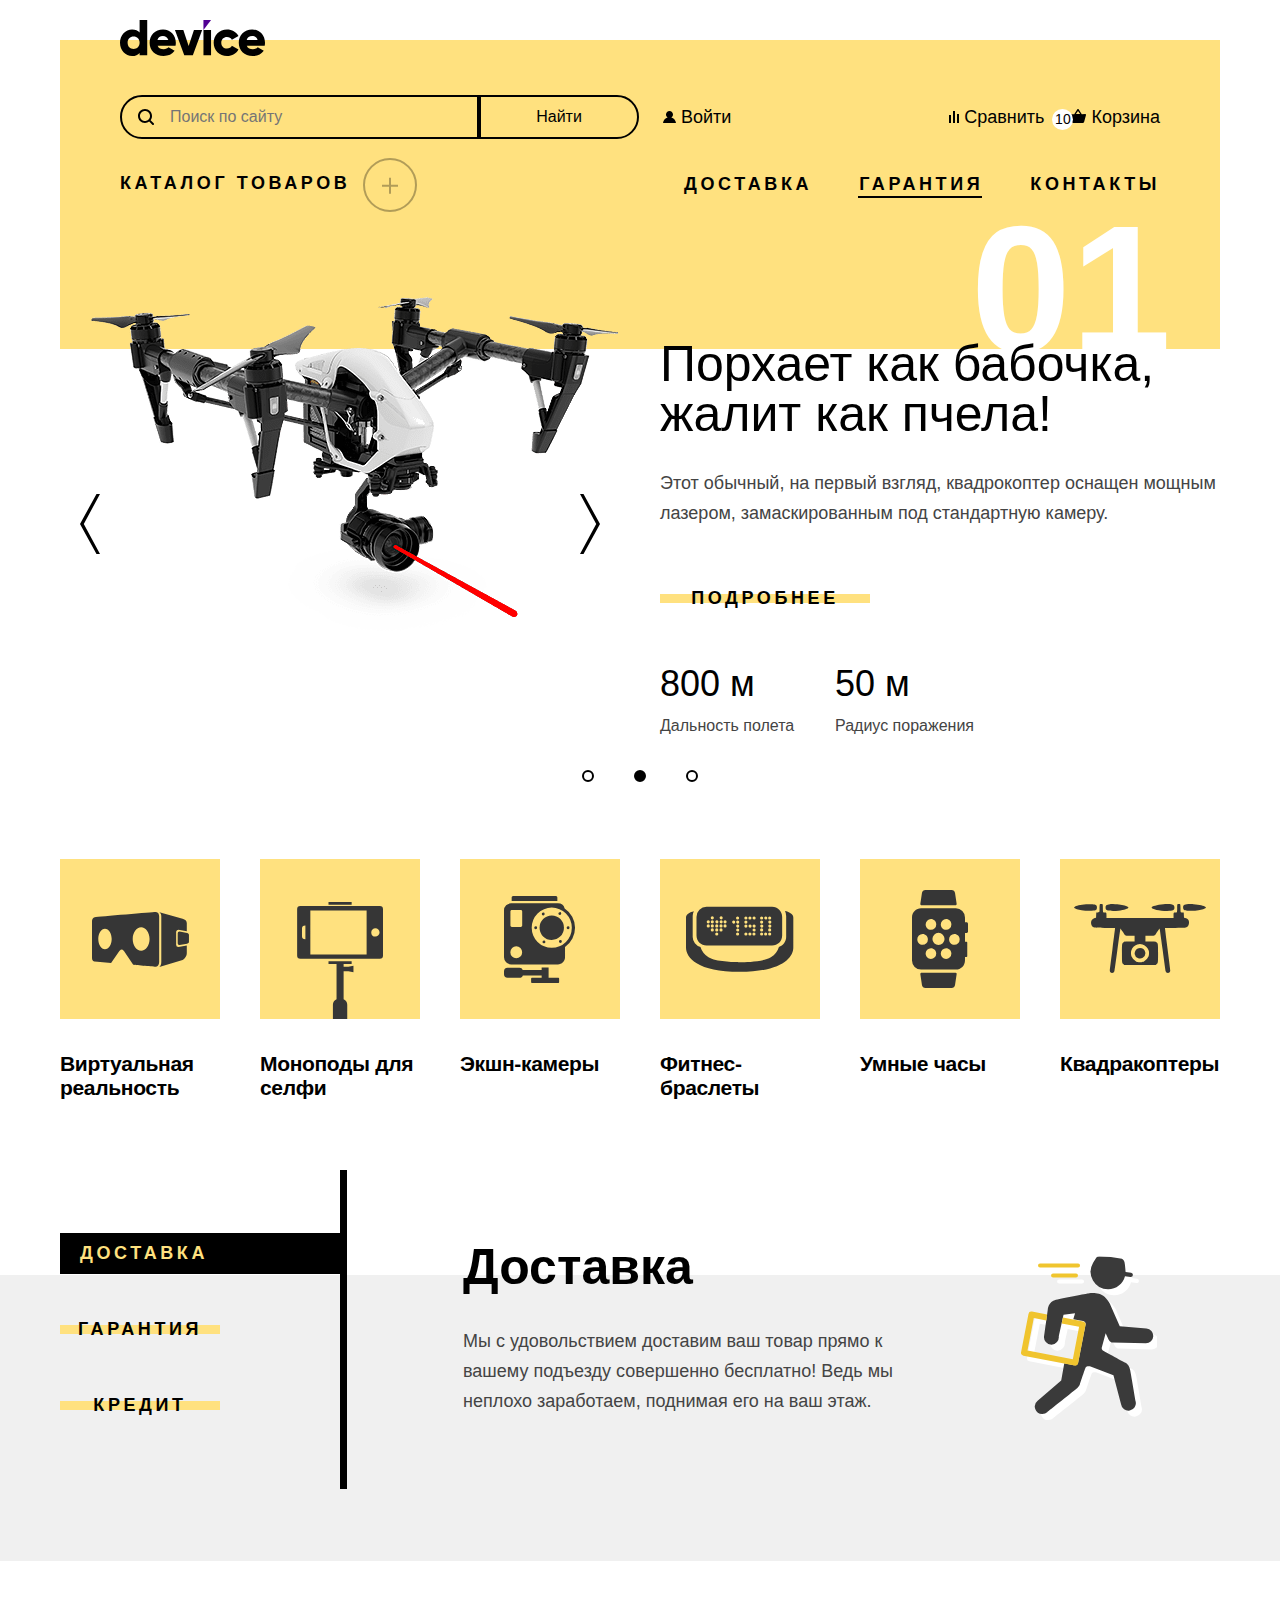
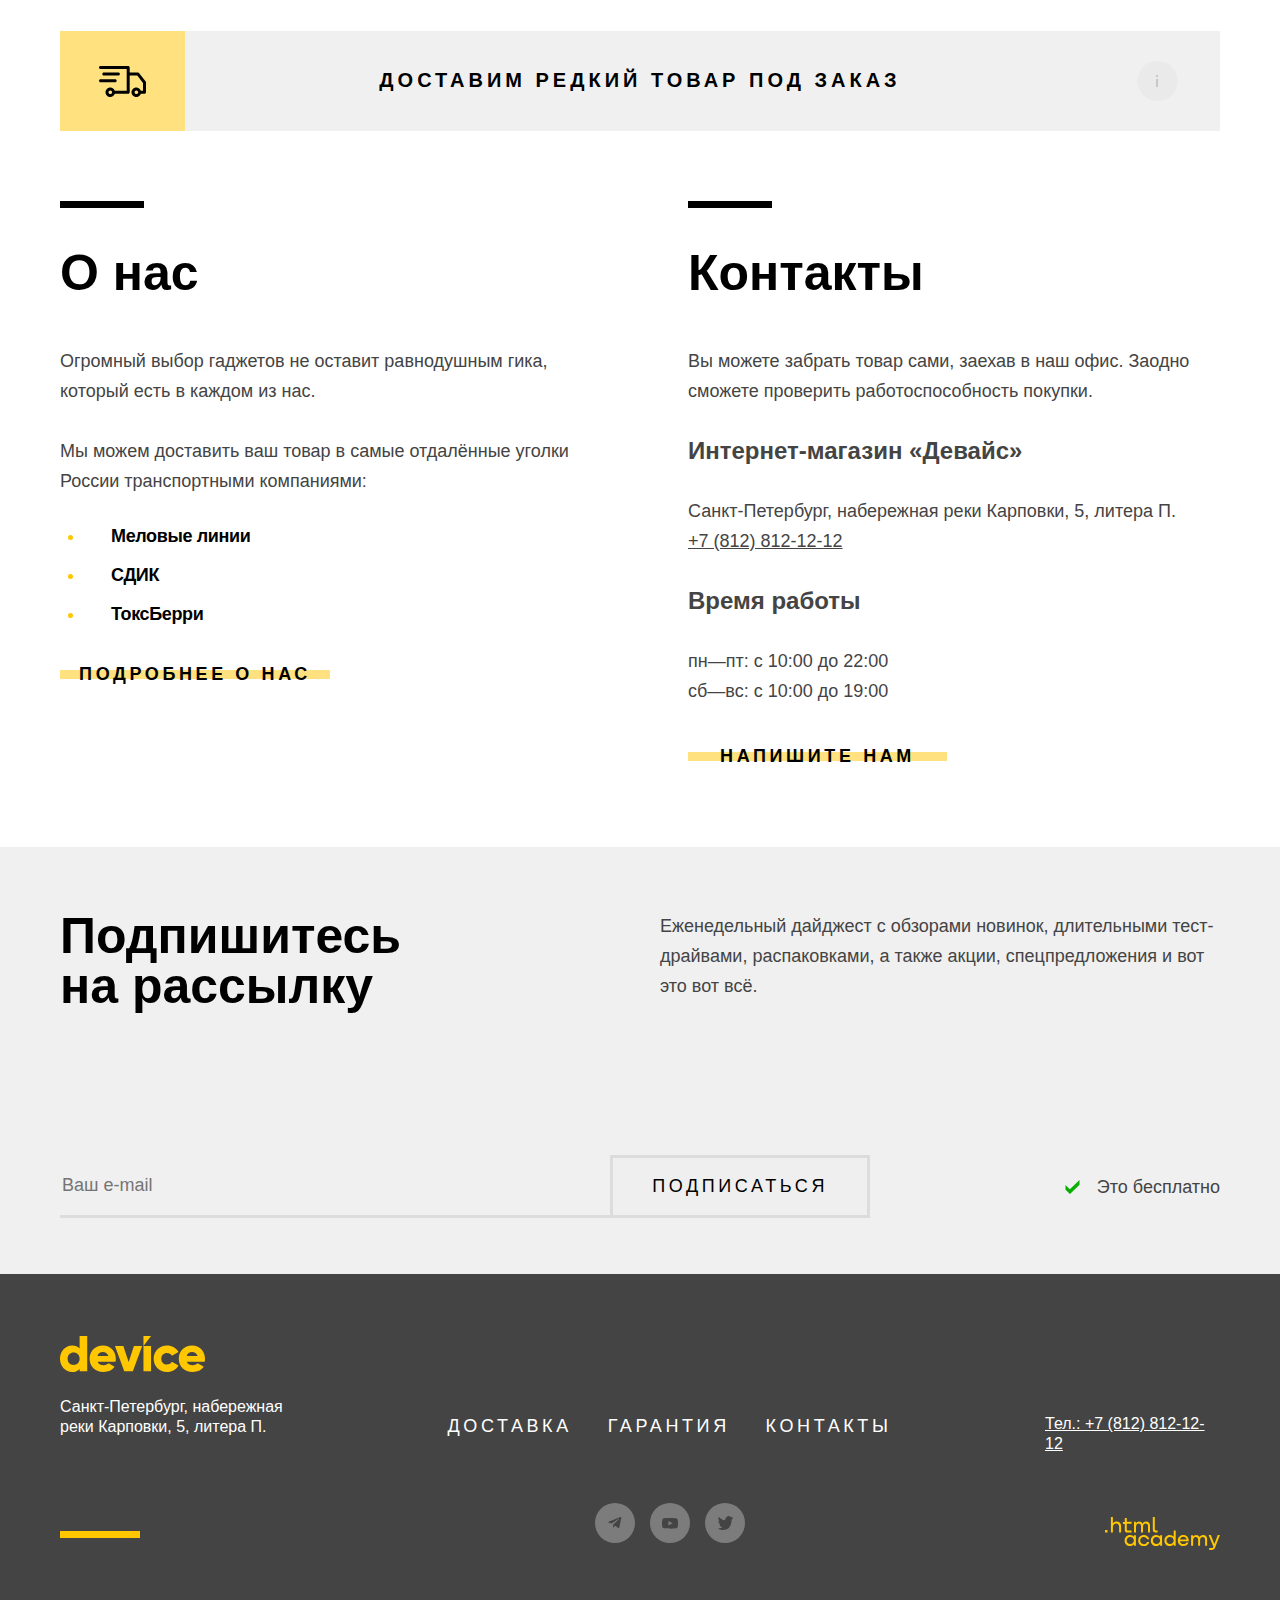
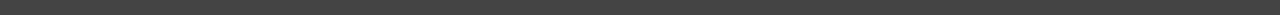
==== commit 7d20978d: "Исправление декоративных элементов" ====
--- a/index.html
+++ b/index.html
@@ -84,7 +84,7 @@
     <nav class="navigation">
       <ul class="navigation-list">
         <li class="navigation-item">
-          <a class="navigation-category-link" href="#">Каталог товаров</a>
+          <a class="navigation-category-link catalog" href="#">Каталог товаров</a>
           <ul class="navigation-catalog">
             <li class="navigation-catalog-item">
               <a class="navigation-catalog-link" href="#">Виртуальная реальность</a>
@@ -382,8 +382,8 @@
         <ul class="footer-social-list">
           <li class="footer-social-item">
             <a class="footer-social-link" href="https://t.me/htmlacademy" aria-label="Telegram">
-              <svg width="40" height="40" viewBox="0 0 40 40" fill="none" xmlns="http://www.w3.org/2000/svg">
-                <circle cx="20" cy="20" r="20" fill="white" fill-opacity="0.3" />
+              <svg width="40" height="40" viewBox="0 0 40 40" fill="currentColor" xmlns="http://www.w3.org/2000/svg">
+                <circle cx="20" cy="20" r="20" />
                 <g clip-path="url(#clip0_48539_806)">
                   <path
                     d="M25.4431 14.0736L13.6231 18.6316C12.8164 18.9556 12.8211 19.4056 13.4751 19.6062L16.5097 20.5529L23.5311 16.1229C23.8631 15.9209 24.1664 16.0296 23.9171 16.2509L18.2284 21.3849H18.2271L18.2284 21.3856L18.0191 24.5136C18.3257 24.5136 18.4611 24.3729 18.6331 24.2069L20.1071 22.7736L23.1731 25.0382C23.7384 25.3496 24.1444 25.1896 24.2851 24.5149L26.2977 15.0296C26.5037 14.2036 25.9824 13.8296 25.4431 14.0736Z"
@@ -399,8 +399,8 @@
           </li>
           <li class="footer-social-item">
             <a class="footer-social-link" href="https://www.youtube.com/user/htmlacademyru" aria-label="YouTube">
-              <svg width="40" height="40" viewBox="0 0 40 40" fill="none" xmlns="http://www.w3.org/2000/svg">
-                <circle cx="20" cy="20" r="20" fill="white" fill-opacity="0.3" />
+              <svg width="40" height="40" viewBox="0 0 40 40" fill="currentColor" xmlns="http://www.w3.org/2000/svg">
+                <circle cx="20" cy="20" r="20" />
                 <g clip-path="url(#clip0_48539_811)">
                   <path
                     d="M27.6671 16.6746C27.5765 16.3515 27.4 16.0589 27.1564 15.828C26.9059 15.59 26.5989 15.4197 26.2644 15.3333C25.0124 15.0033 19.9964 15.0033 19.9964 15.0033C17.9053 14.9795 15.8147 15.0842 13.7364 15.3166C13.4019 15.4094 13.0955 15.5835 12.8444 15.8233C12.5977 16.0606 12.4191 16.3533 12.3257 16.674C12.1015 17.8818 11.9926 19.1082 12.0004 20.3366C11.9924 21.564 12.1011 22.79 12.3257 23.9993C12.4171 24.3186 12.5951 24.61 12.8424 24.8453C13.0897 25.0806 13.3977 25.2506 13.7364 25.3406C15.0051 25.67 19.9964 25.67 19.9964 25.67C22.0902 25.6938 24.1835 25.5892 26.2644 25.3566C26.5989 25.2702 26.9059 25.1 27.1564 24.862C27.3999 24.6311 27.5762 24.3385 27.6664 24.0153C27.8965 22.8079 28.0083 21.581 28.0004 20.352C28.0177 19.1177 27.906 17.885 27.6671 16.674V16.6746ZM18.4017 22.6193V18.0546L22.5751 20.3373L18.4017 22.6193Z"
@@ -416,8 +416,8 @@
           </li>
           <li class="footer-social-item">
             <a class="footer-social-link" href="https://twitter.com/htmlacademy_ru" aria-label="Twitter">
-              <svg width="40" height="40" viewBox="0 0 40 40" fill="none" xmlns="http://www.w3.org/2000/svg">
-                <circle cx="20" cy="20" r="20" fill="white" fill-opacity="0.3" />
+              <svg width="40" height="40" viewBox="0 0 40 40" fill="currentColor" xmlns="http://www.w3.org/2000/svg">
+                <circle cx="20" cy="20" r="20" />
                 <path
                   d="M22.7 13.1551C24.2 12.6551 25.3 13.4551 25.9 14.2551C26.4 14.0551 27 13.8551 27.6 13.6551C27.6 14.4551 27.1 15.0551 26.8 15.2551C27.5 15.4551 28 14.8551 28 14.8551C27.9 15.7551 27.1 16.5551 26.6 16.7551C26.4 23.0551 23.8 27.1551 17.7 27.0551C17.2 27.0551 17.8 27.0551 17.3 27.0551C17 27.0551 13.6 26.6551 13 25.2551C15 25.4551 16.4 24.8551 17.1 24.1551C16.3 23.8551 14.7 23.7551 14.5 21.3551C14.8 21.5551 15 21.6551 15.6 21.5551C14.5 20.7551 13.3 20.0551 13.4 18.0551C13.7 18.3551 14.3 18.5551 14.6 18.4551C14 18.2551 12.8 15.3551 13.8 13.8551C15.4 15.5551 17.1 17.2551 20.1 17.3551C20.3 15.2551 21.1 13.8551 22.7 13.1551Z"
                   fill="#444444" />
--- a/styles/style.css
+++ b/styles/style.css
@@ -326,14 +326,6 @@
     list-style-type: none;
 }
 
-.navigation-catalog {
-    /* display: none; */
-    list-style-type: none;
-    position: absolute;
-    display: block;
-    width: 100%;
-}
-
 .navigation-item:first-child {
     display: flex;
     align-items: center;
@@ -341,7 +333,7 @@
     position: relative;
 }
 
-.navigation-item:first-child::after {
+.catalog::after {
     content: "";
     display: flex;
     width: 50px;
@@ -358,8 +350,8 @@
     background-position: center;
 }
 
-.navigation-item:first-child:hover::after,
-.navigation-item:first-child:active::after {
+.catalog:hover::after,
+.catalog:active::after {
     opacity: 100%;
 }
 
@@ -384,14 +376,14 @@
 }
 
 .navigation-category-link:focus-visible,
-.navigation-catalog-link:focus-visible  {
+.navigation-catalog-link:focus-visible {
     outline: 2px solid #af4fff;
     outline-offset: 2px;
 }
 
 @supports not selector(:focus-visible) {
     .navigation-category-link:focus,
-    .navigation-catalog-link:focus  {
+    .navigation-catalog-link:focus {
         outline: 2px solid #af4fff;
         outline-offset: 2px;
     }
@@ -431,17 +423,18 @@
     left: -1px;
     width: 100%;
     height: 2px;
-    background-color:#000000;
+    background-color: #000000;
 }
 
 .navigation-catalog {
     display: none;
+    list-style-type: none;
 }
 
 .navigation-catalog-active {
     display: block;
     list-style-type: none;
-    position: absolute; 
+    position: absolute;
     width: 1160px;
     height: 180px;
     top: 17px;
@@ -759,20 +752,14 @@
     color: #ffe17f;
     position: relative;
     background: linear-gradient(#000000, #000000);
-}
-
-.capabilities-button.active::after {
-    content: "";
-    position: absolute;
-    height: 100%;
-    top: 0px;
-    right: -120px;
-    width: 120px;
-    background-color: #000000;
-}
-
-.capabilities-button.active:hover {
-    text-align: end;
+    width: 280px;
+    text-align: left;
+    padding-left: 20px;
+}
+
+.capabilities-button.active:hover,
+.capabilities-button.active:active {
+    padding-left: 40px;
 }
 
 .capabilities-content {
@@ -820,6 +807,7 @@
     text-align: center;
     background-color: #f0f0f0;
     border: none;
+    cursor: pointer;
 }
 
 .delivery-button::before {
@@ -1223,12 +1211,18 @@
     }
 }
 
-.footer-social-link:hover svg circle {
-    fill-opacity: 100%;
-    fill: #ffc700;
-}
-
-.footer-social-link:active svg {
+.footer-social-link {
+    color: #ffffff;
+    opacity: 30%;
+}
+
+.footer-social-link:hover {
+    color: #ffc700;
+    opacity: 100%;
+}
+
+.footer-social-link:active {
+    color: #ffc700;
     fill-opacity: 30%;
 }
 
@@ -1505,11 +1499,27 @@
     margin-bottom: 17px;
 }
 
-.catalog-filter-item:hover {
+.control-input[type="checkbox"]:disabled~.control-mark {
+    opacity: 10%;
+}
+
+.control-input[type="checkbox"]:disabled~.control-label {
+    opacity: 10%;
+}
+
+.control-input[type="checkbox"]:hover:not(:disabled)~.control-mark {
     opacity: 60%;
 }
 
-.catalog-filter-item:active {
+.control-input[type="checkbox"]:hover:not(:disabled)~.control-label {
+    opacity: 60%;
+}
+
+.control-input[type="checkbox"]:active:not(:disabled)~.control-mark {
+    opacity: 30%;
+}
+
+.control-input[type="checkbox"]:active:not(:disabled)~.control-label {
     opacity: 30%;
 }
 
@@ -1525,13 +1535,17 @@
     left: 0;
     width: 20px;
     height: 20px;
-    border: 2px solid #000000;
+    border: 2px solid #cccc;
     border-radius: 3px;
 }
 
 .control-label {
     font-size: 16px;
     line-height: 20px;
+}
+
+.control-input[type="checkbox"]:checked+.control-mark {
+    border-color: #000000;
 }
 
 .control-input[type="checkbox"]:checked+.control-mark::before {
@@ -1556,6 +1570,18 @@
 
 .control-input[type="radio"]+.control-mark {
     border-radius: 50%;
+}
+
+.control-input[type="radio"]:disabled~.control-mark {
+    opacity: 10%;
+}
+
+.control-input[type="radio"]:disabled~.control-label {
+    opacity: 10%;
+}
+
+.control-input[type="radio"]:checked+.control-mark {
+    border-color: #000000;
 }
 
 .control-input[type="radio"]:checked+.control-mark::before {
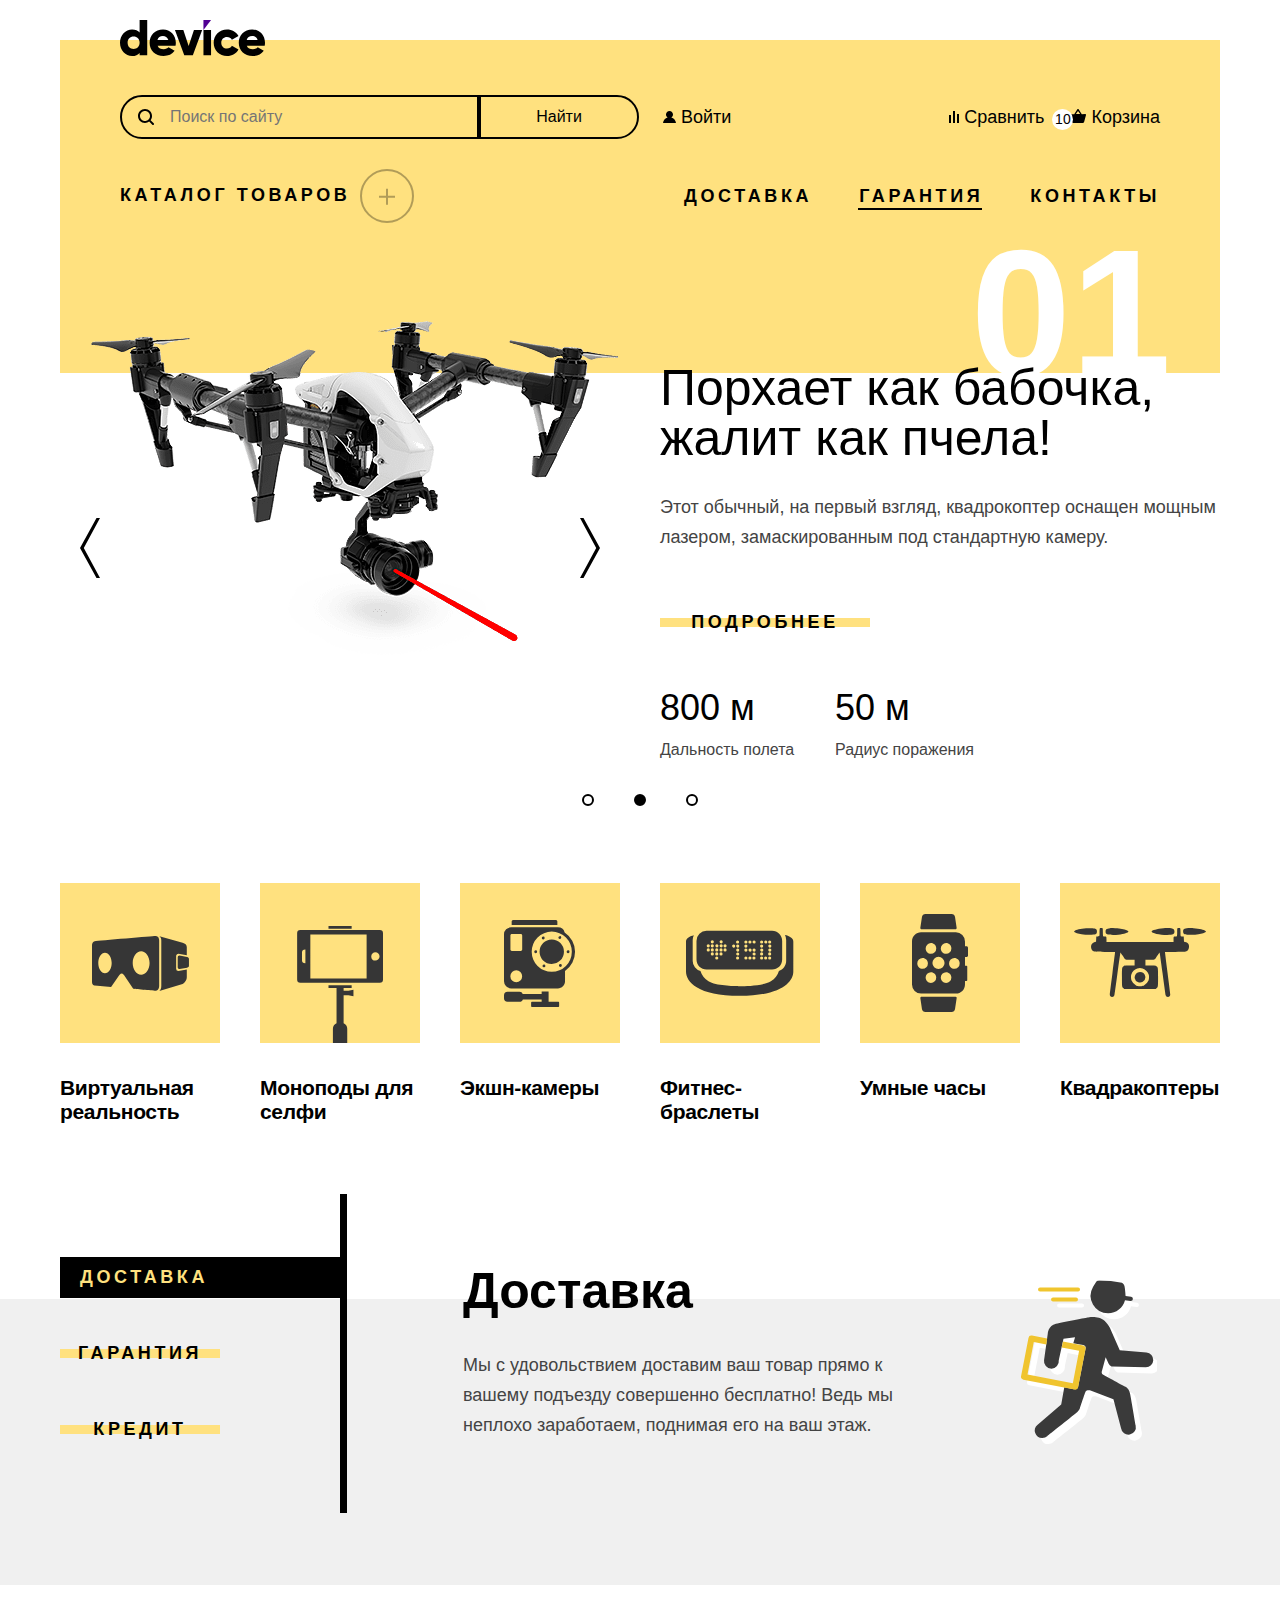
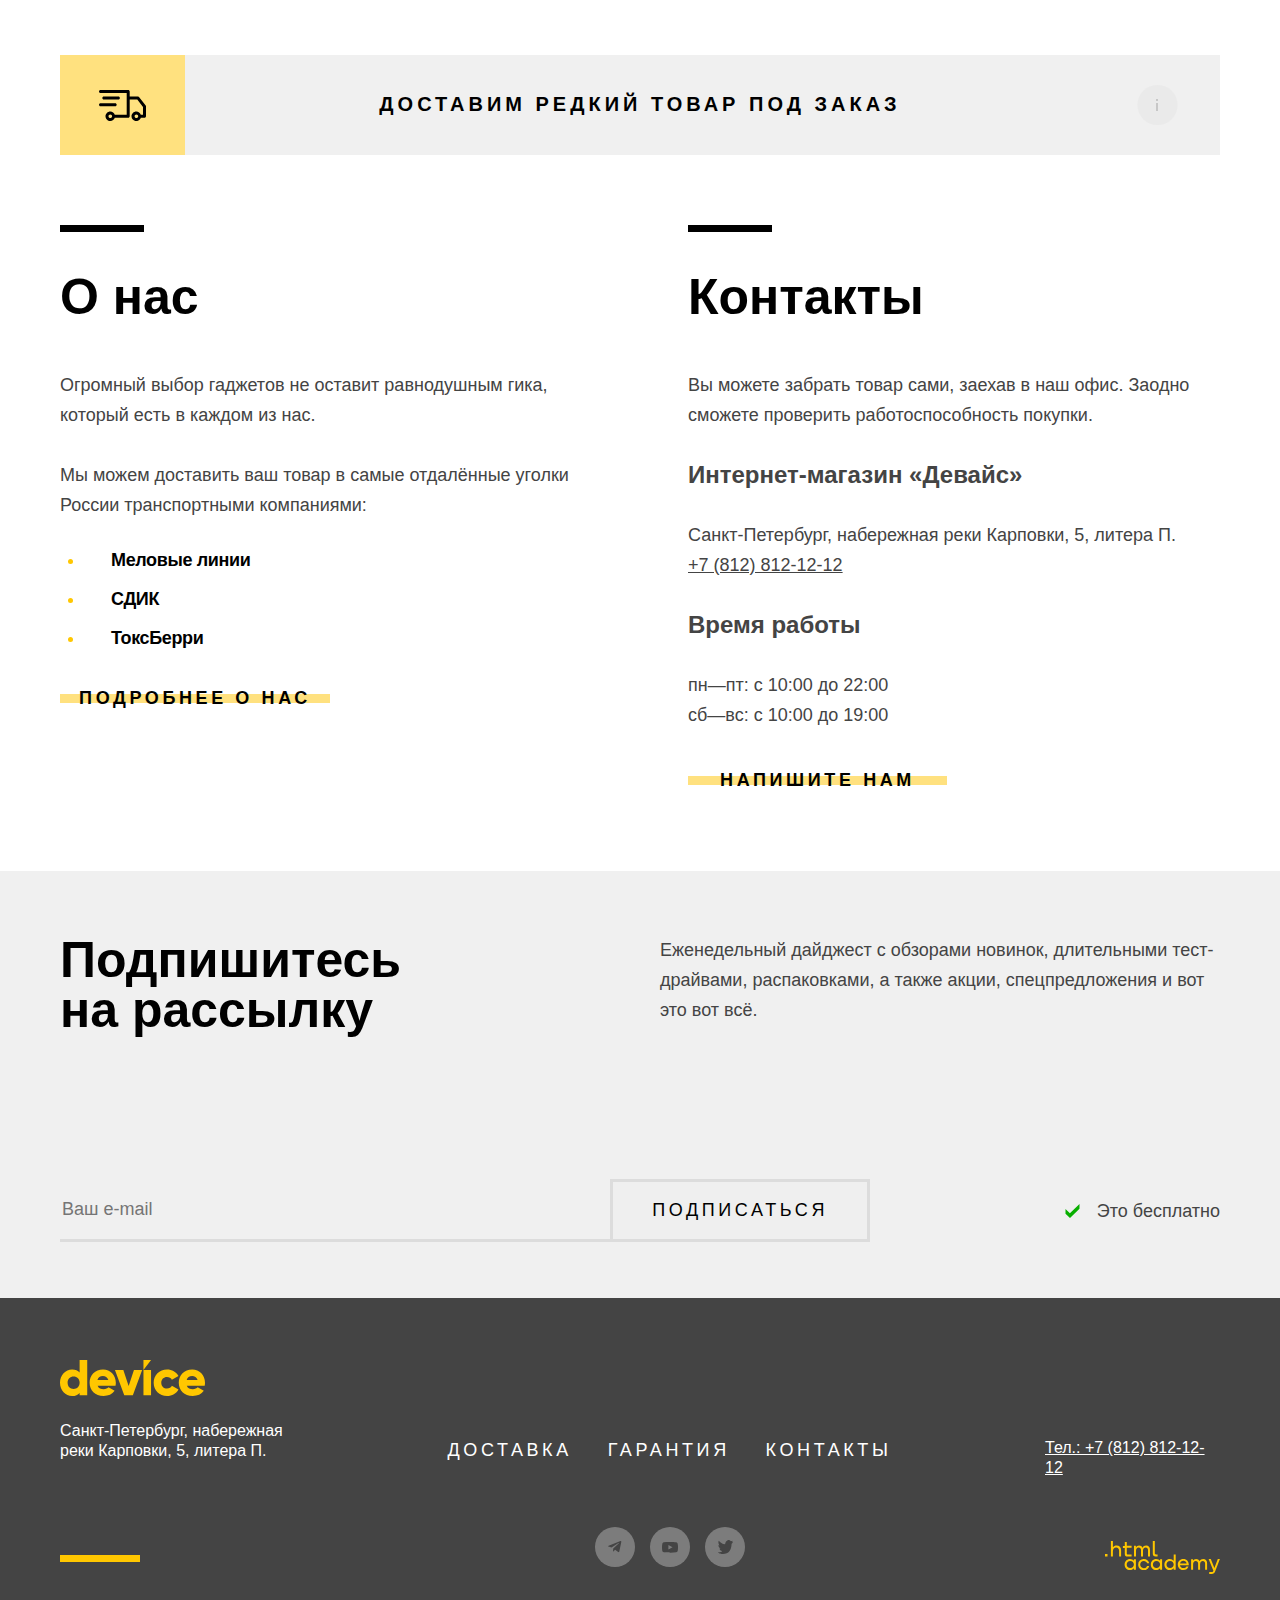
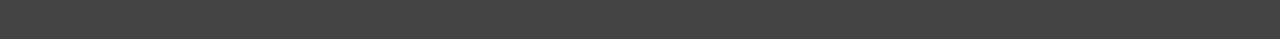
==== commit d1399c0d: "Исправления согласно коммментариям" ====
--- a/index.html
+++ b/index.html
@@ -84,7 +84,7 @@
     <nav class="navigation">
       <ul class="navigation-list">
         <li class="navigation-item">
-          <a class="navigation-category-link catalog" href="#">Каталог товаров</a>
+          <a class="navigation-category-link navigation-category-link-catalog" href="#">Каталог товаров</a>
           <ul class="navigation-catalog">
             <li class="navigation-catalog-item">
               <a class="navigation-catalog-link" href="#">Виртуальная реальность</a>
--- a/styles/style.css
+++ b/styles/style.css
@@ -333,18 +333,19 @@
     position: relative;
 }
 
-.catalog::after {
+.navigation-category-link-catalog {
+    display: flex;
+    align-items: center;
+    gap: 10px;
+}
+
+.navigation-category-link-catalog::after {
     content: "";
-    display: flex;
     width: 50px;
     height: 50px;
     border-radius: 50%;
     border: 2px solid #000000;
     opacity: 30%;
-    top: -15px;
-    left: 243px;
-    position: absolute;
-    content: "";
     background-image: url(../images/plus.svg);
     background-repeat: no-repeat;
     background-position: center;
@@ -382,6 +383,7 @@
 }
 
 @supports not selector(:focus-visible) {
+
     .navigation-category-link:focus,
     .navigation-catalog-link:focus {
         outline: 2px solid #af4fff;
@@ -631,13 +633,21 @@
     background-color: #000000;
 }
 
-.slider-pagination-item:focus-within {
+.slider-pagination-item:has(button:focus-visible) {
     outline: 2px solid #af4fff;
     outline-offset: 2px;
 }
 
 .slider-pagination-button:focus-visible {
     outline: none;
+}
+
+@supports not selector(:focus-visible) {
+
+    .slider-pagination-item:has(button:focus) {
+        outline: 2px solid #af4fff;
+        outline-offset: 2px;
+    }
 }
 
 /* Categories */
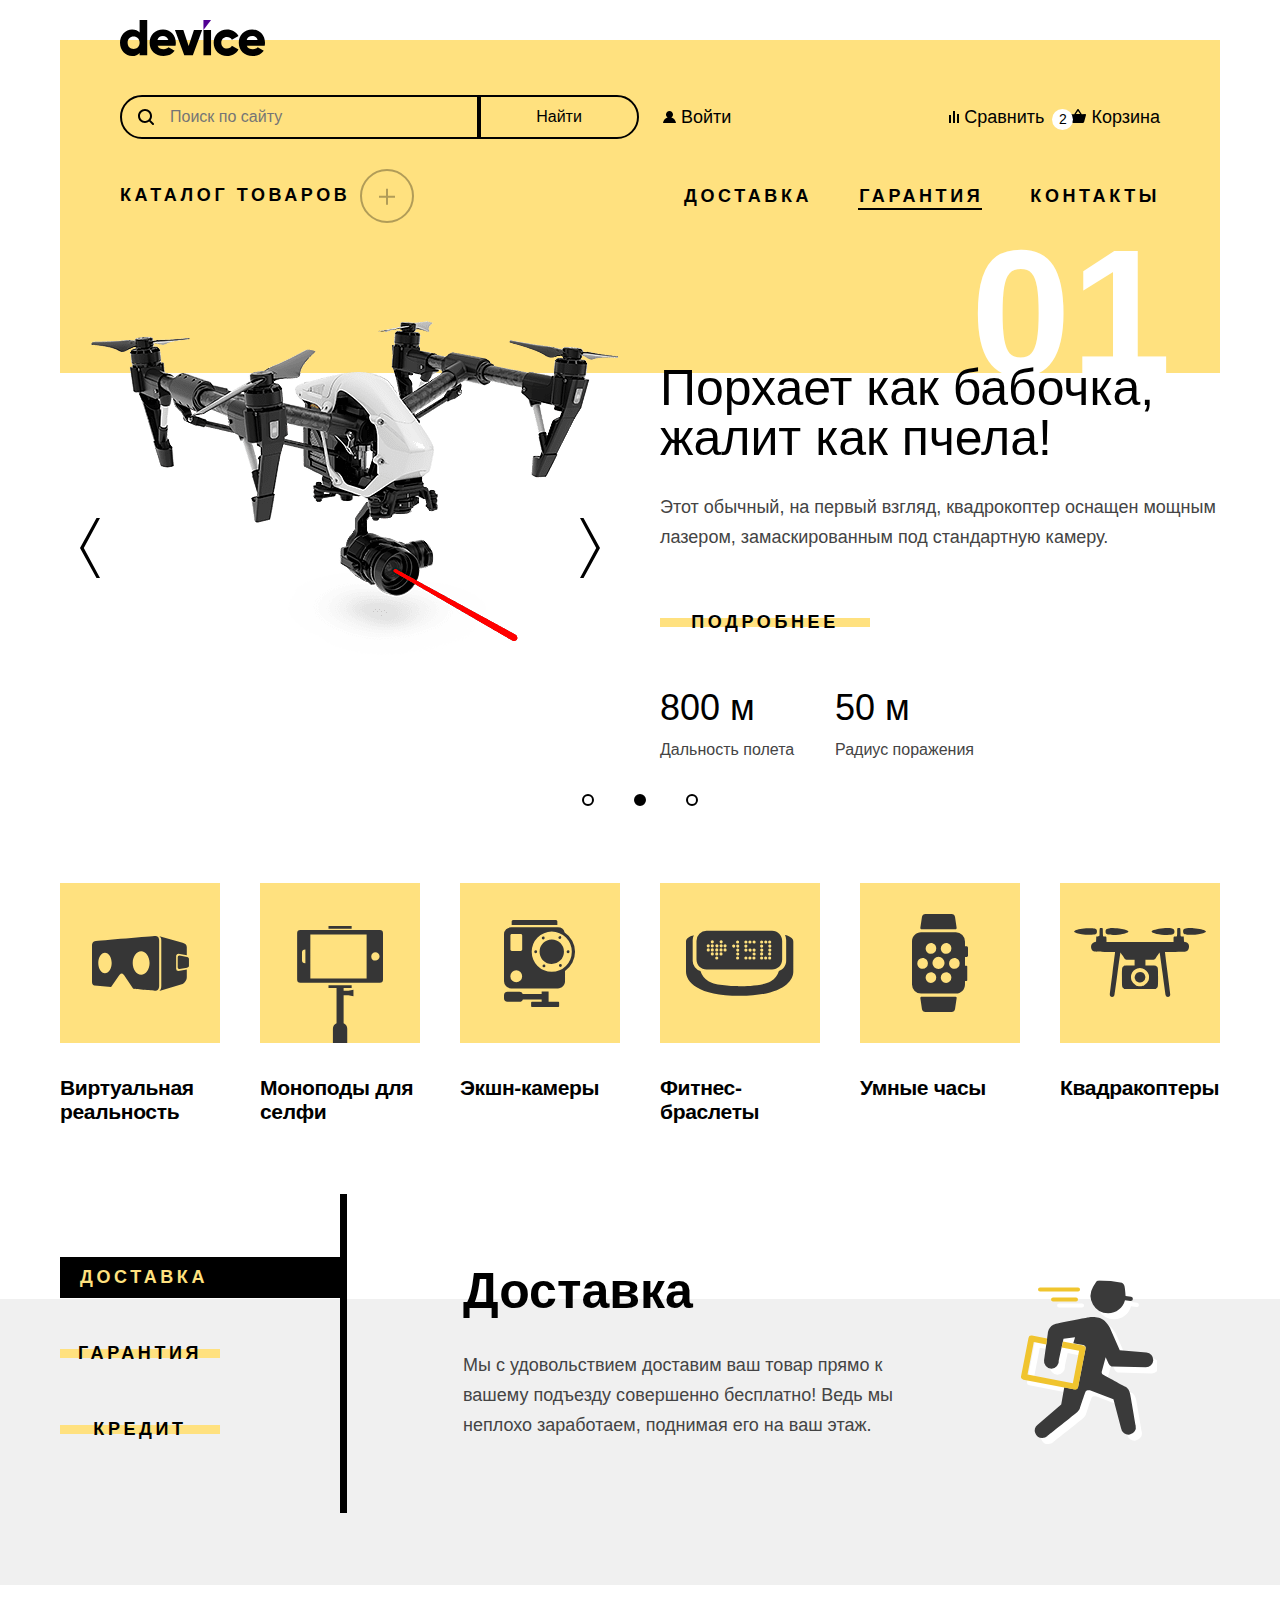
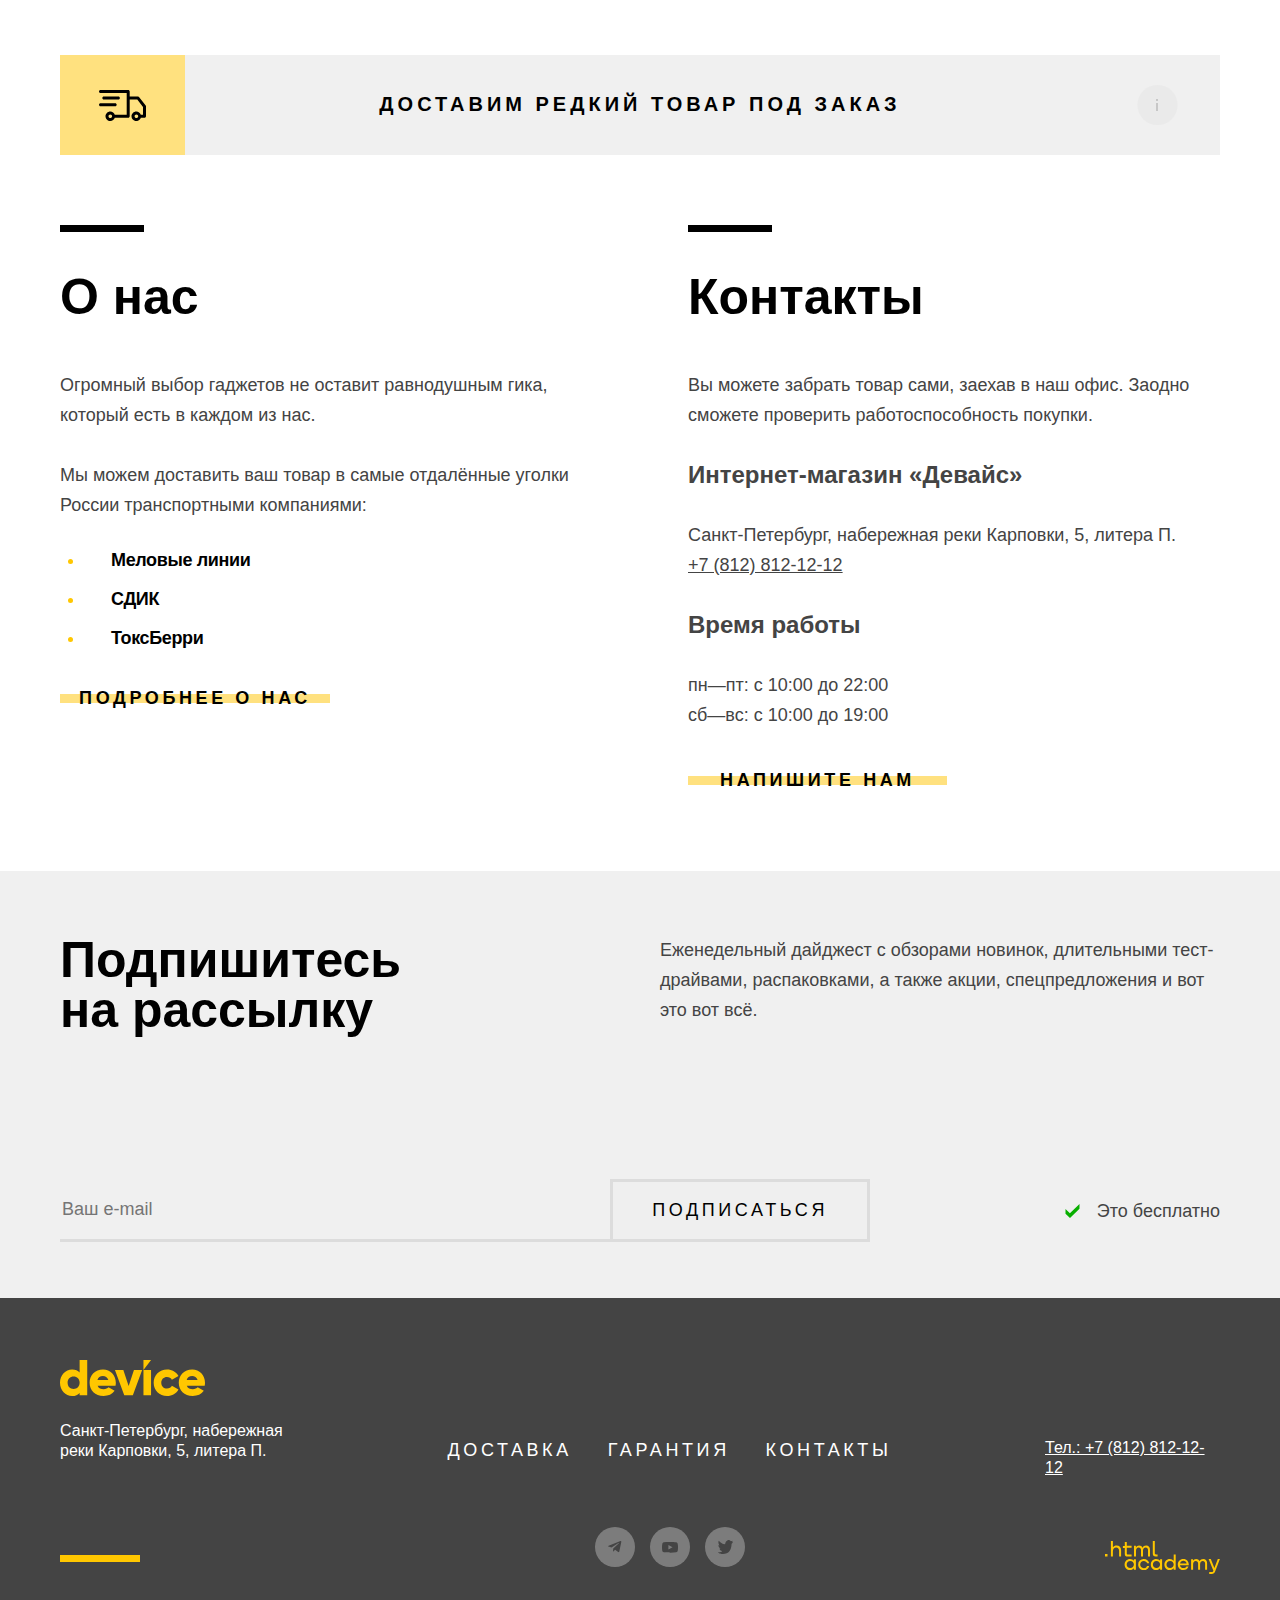
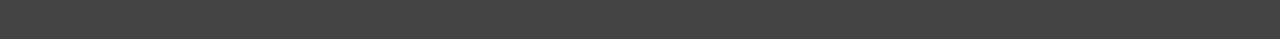
==== commit cb8cd1e5: "Оформление поповера и модального окна" ====
--- a/index.html
+++ b/index.html
@@ -61,7 +61,7 @@
             </a>
           </li>
           <li class="user-menu-item">
-            <a class="user-menu-link basket" href="#" data-value="10">
+            <a class="user-menu-link cart" href="#" data-value="2">
               <svg width="16" height="14" viewBox="0 0 16 14" fill="none" xmlns="http://www.w3.org/2000/svg">
                 <g clip-path="url(#clip0_48539_962)">
                   <path
@@ -76,6 +76,50 @@
               </svg>
               <span>Корзина</span>
             </a>
+
+            <div class="popover popover-cart">
+              <div class="popover-content">
+                <h2 class="popover-title visually-hidden">Корзина</h2>
+                <ul class="cart-items-list">
+                  <li class="cart-item">
+                    <a class="cart-item-link" href="#">
+                      <img class="cart-item-image" src="images/cart-item-img.png" alt="Любительская селфи-палка">
+                      <p class="cart-item-title">Любительская селфи-палка</p>
+                    </a>
+                    <button class="cart-item-button" type="button">
+                      <svg width="10" height="11" viewBox="0 0 10 11" fill="none" xmlns="http://www.w3.org/2000/svg">
+                        <path
+                          d="M10 1.07584L9.09091 0.166748L5 4.25766L0.909091 0.166748L0 1.07584L4.09091 5.16675L0 9.25766L0.909091 10.1667L5 6.07584L9.09091 10.1667L10 9.25766L5.90909 5.16675L10 1.07584Z"
+                          fill="white" />
+                      </svg>
+                      <span class="visually-hidden">Удалить из корзины</span>
+                    </button>
+                  </li>
+                  <li class="cart-item">
+                    <a class="cart-item-link" href="#">
+                      <img class="cart-item-image" src="images/cart-item-img.png" alt="Любительская селфи-палка">
+                      <p class="cart-item-title">Любительская селфи-палка</p>
+                    </a>
+                    <button class="cart-item-button" type="button">
+                      <svg width="10" height="11" viewBox="0 0 10 11" fill="none" xmlns="http://www.w3.org/2000/svg">
+                        <path
+                          d="M10 1.07584L9.09091 0.166748L5 4.25766L0.909091 0.166748L0 1.07584L4.09091 5.16675L0 9.25766L0.909091 10.1667L5 6.07584L9.09091 10.1667L10 9.25766L5.90909 5.16675L10 1.07584Z"
+                          fill="white" />
+                      </svg>
+                      <span class="visually-hidden">Удалить из корзины</span>
+                    </button>
+                  </li>
+                </ul>
+                <div class="cart-items-info">
+                  <span class="cart-item-number">Товаров: 2</span>
+                  <span class="cart-items-price">Сумма: 2000</span>
+                </div>
+                <div class="cart-list-button-wrapper">
+                  <button class="cart-list-button">Открыть корзину</button>
+                </div>
+              </div>
+            </div>
+
           </li>
         </ul>
       </nav>
@@ -85,27 +129,31 @@
       <ul class="navigation-list">
         <li class="navigation-item">
           <a class="navigation-category-link navigation-category-link-catalog" href="#">Каталог товаров</a>
-          <ul class="navigation-catalog">
-            <li class="navigation-catalog-item">
-              <a class="navigation-catalog-link" href="#">Виртуальная реальность</a>
-            </li>
-            <li class="navigation-catalog-item">
-              <a class="navigation-catalog-link" href="catalog.html">Моноподы для cелфи</a>
-            </li>
-            <li class="navigation-catalog-item">
-              <a class="navigation-catalog-link" href="#">Экшн-камеры</a>
-            </li>
-            <li class="navigation-catalog-item">
-              <a class="navigation-catalog-link navigation-link-current" href="#">Фитнес-браслеты</a>
-            </li>
-            <li class="navigation-catalog-item">
-              <a class="navigation-catalog-link" href="#">Умные часы</a>
-            </li>
-            <li class="navigation-catalog-item">
-              <a class="navigation-catalog-link" href="#">Квадрокоптеры</a>
-            </li>
-          </ul>
-        </li>
+          <div class="navigation-catalog">
+            <ul class="navigation-catalog-list">
+              <li class="navigation-catalog-item">
+                <a class="navigation-catalog-link" href="#">Виртуальная реальность</a>
+              </li>
+              <li class="navigation-catalog-item">
+                <a class="navigation-catalog-link" href="catalog.html">Моноподы для cелфи</a>
+              </li>
+              <li class="navigation-catalog-item">
+                <a class="navigation-catalog-link" href="#">Экшн-камеры</a>
+              </li>
+            </ul>
+            <ul class="navigation-catalog-list">
+              <li class="navigation-catalog-item">
+                <a class="navigation-catalog-link navigation-link-current" href="#">Фитнес-браслеты</a>
+              </li>
+              <li class="navigation-catalog-item">
+                <a class="navigation-catalog-link" href="#">Умные часы</a>
+              </li>
+            </ul>
+            <ul class="navigation-catalog-list">
+              <li class="navigation-catalog-item">
+                <a class="navigation-catalog-link" href="#">Квадрокоптеры</a>
+              </li>
+            </ul>
         <li class="navigation-item">
           <a class="navigation-category-link" href="#">Доставка</a>
         </li>
@@ -438,6 +486,79 @@
       </div>
     </div>
   </footer>
+
+  <div class="modal-container">
+    <div class="modal modal-delivery">
+      <section class="modal-header">
+        <h2 class="modal-title">Доставка под заказ</h2>
+        <button class="modal-close-button">
+          <svg width="26" height="26" viewBox="0 0 26 26" fill="none" xmlns="http://www.w3.org/2000/svg">
+            <path
+              d="M26 2.36364L23.6364 0L13 10.6364L2.36364 0L0 2.36364L10.6364 13L0 23.6364L2.36364 26L13 15.3636L23.6364 26L26 23.6364L15.3636 13L26 2.36364Z"
+              fill="black" />
+          </svg>
+          <span class="visually-hidden">Закрыть</span>
+        </button>
+      </section>
+      <form class="modal-delivery-form" action="https://echo.htmlacademy.ru/" method="post">
+        <p class="field-group delivery-form-name">
+          <label class="form-label" for="modal-delivery-name">
+            Ваше имя:
+          </label>
+          <input class="field field-name" type="text" id="modal-delivery-name" name="modal-delivery-name"
+            placeholder="Введите имя" required>
+          <span class="field-name-text">Добавьте имя</span>
+        </p>
+
+        <p class="field-group delivery-form-email">
+          <label class="form-label" for="modal-delivery-email">
+            Ваш e-mail:
+          </label>
+          <input class="field field-email" type="email" id="modal-delivery-email" name="modal-delivery-email"
+            placeholder="Введите e-mail" required>
+          <span class="field-email-text">Забавный у вас адрес</span>
+        </p>
+
+        <p class="field-group delivery-form-items">
+          <label class="form-label" for="modal-delivery-items">
+            Что нужно привезти:
+          </label>
+          <input class="field field-delivery" type="text" id="modal-delivery-items" name="modal-delivery-items"
+            placeholder="В свободной форме" required>
+        </p>
+
+
+        <div class="field-group delivery-form-number">
+          <span class="form-label form-label-icon">
+            <label class="form-label" for="modal-delivery-number">
+              Количество:
+            </label>
+            <span class="tooltip">
+              <button class="tooltip-toggle" type="button" aria-labelledby="tooltip-label-date">
+                <svg width="26" height="26" viewBox="0 0 26 26" fill="none" xmlns="http://www.w3.org/2000/svg">
+                  <circle cx="13" cy="13" r="13" fill="#FFE17F" />
+                  <path d="M14 7H12V9H14V7Z" fill="black" />
+                  <path d="M14 11H12V19H14V11Z" fill="black" />
+                </svg>
+              </button>
+              <span class="tooltip-text" role="tooltip" id="tooltip-label-date">Постараемся найти, сколько
+                нужно. Привезём сколько получится по требованиям
+                к провозу багажа.</span>
+            </span>
+          </span>
+          <div class="number">
+            <button class="number-minus" type="button"
+              onclick="this.nextElementSibling.stepDown(); this.nextElementSibling.onchange();"></button>
+            <input class="field field-number" type="number" step="1" min="1" id="modal-delivery-number"
+              name="modal-delivery-number" placeholder="1" required>
+            <button class="number-plus" type="button"
+              onclick="this.previousElementSibling.stepUp(); this.previousElementSibling.onchange();"></button>
+          </div>
+        </div>
+        <button class="button modal-delivery-button" type="submit">Отправить</button>
+      </form>
+    </div>
+  </div>
 </body>
 
 </html>--- a/styles/style.css
+++ b/styles/style.css
@@ -77,11 +77,11 @@
     background: linear-gradient(transparent 40%, #ffe17f 40%, #ffe17f 60%, transparent 60%);
 }
 
-.button:hover {
+.button:not(:disabled):hover {
     background: linear-gradient(#ffe17f, #ffe17f) no-repeat;
 }
 
-.button:active {
+.button:not(:disabled):active {
     background: linear-gradient(#ffc700, #ffc700) no-repeat;
 }
 
@@ -93,6 +93,11 @@
     .button:focus {
         outline: 2px solid #af4fff;
     }
+}
+
+.button:disabled {
+    opacity: 30%;
+    cursor: auto;
 }
 
 /* Index */
@@ -181,6 +186,10 @@
     background-position-x: 16px;
 }
 
+.search-field[type="search"]::-webkit-search-cancel-button {
+    display: none;
+}
+
 .search-field:active {
     color: #000000;
     outline: none;
@@ -193,6 +202,10 @@
 
 .search-field:focus {
     outline: none;
+}
+
+.search-field:disabled {
+    opacity: 30%;
 }
 
 .search-button-wrapper {
@@ -212,12 +225,12 @@
     cursor: pointer;
 }
 
-.search-button:hover {
+.search-button:not(:disabled):hover {
     background-color: #000000;
     color: #ffffff;
 }
 
-.search-button:active {
+.search-button:not(:disabled):active {
     outline: none;
     color: #444444;
 }
@@ -225,6 +238,11 @@
 .search-button-wrapper:has(.search-button:focus-visible) {
     outline: 2px solid #af4fff;
     outline-offset: 2px;
+}
+
+.search-button:disabled {
+    opacity: 30%;
+    cursor: auto;
 }
 
 .search-button {
@@ -266,13 +284,20 @@
 
 .user-menu-item {
     display: block;
-}
-
-.user-menu-link.basket {
     position: relative;
 }
 
-.user-menu-link.basket::before {
+.user-menu-link {
+    text-align: center;
+    text-decoration: none;
+    color: #000000;
+}
+
+.user-menu-link.cart {
+    position: relative;
+}
+
+.user-menu-link.cart::before {
     content: attr(data-value);
     font-size: 14px;
     line-height: 20px;
@@ -305,12 +330,137 @@
     }
 }
 
-.user-menu-link {
+/* Popover */
+.popover {
+    position: absolute;
+    top: 30px;
+    right: -100px;
+    z-index: 1;
+    box-sizing: border-box;
+    font-weight: 400;
+    font-size: 16px;
+    line-height: 20px;
+    width: 320px;
+    min-height: 301px;
+    color: #ffffff;
+    background-color: #000000;
+    display: none;
+}
+
+.popover-content {
+    height: 100%;
+}
+
+.cart-items-list {
+    padding: 0;
+}
+
+.cart-item {
+    display: flex;
+    justify-content: space-between;
+    align-items: flex-start;
+    gap: 23px;
+    padding: 20px;
+    border-bottom: 1px solid rgba(26, 26, 26, 1);
+}
+
+.cart-item-link {
+    display: grid;
+    grid-template-columns: 39px 151px;
+    gap: 23px;
+    text-decoration: none;
+    color: #f0f0f0;
+}
+
+.cart-item-title {
+    margin: 0;
+    width: 150px;
+}
+
+.cart-item-button {
+    background: transparent;
+    border: none;
+    cursor: pointer;
+}
+
+.cart-item:last-child {
+    border-bottom: none;
+}
+
+.cart-item-button:hover,
+.cart-item-link:hover {
+    opacity: 60%;
+}
+
+.cart-item-button:active,
+.cart-item-link:active {
+    opacity: 30%;
+}
+
+.cart-item-button:focus-visible,
+.cart-item-link:focus-visible {
+    outline: 2px solid #af4fff;
+}
+
+@supports not selector(:focus-visible) {
+
+    .cart-item-button:focus,
+    .cart-item-link:focus {
+        outline: 2px solid #af4fff;
+        outline-offset: 2px;
+    }
+}
+
+.cart-items-info {
+    display: flex;
+    justify-content: space-between;
+    padding: 20px;
+    background-color: #1a1a1a;
+}
+
+.cart-list-button-wrapper {
+    display: flex;
+    justify-content: center;
+    margin: 20px;
+}
+
+.cart-list-button {
+    font-family: "Raleway", sans-serif;
+    font-weight: 800;
+    font-size: 18px;
+    line-height: 21.13px;
+    letter-spacing: 0.2em;
+    text-transform: uppercase;
     text-align: center;
-    text-decoration: none;
-    color: #000000;
-}
-
+    background-color: #ffffff;
+    border: none;
+    width: 280px;
+    height: 50px;
+    cursor: pointer;
+}
+
+.cart-list-button:not(:disabled):hover {
+    background-color: #ffe17f;
+}
+
+.cart-list-button:not(:disabled):active {
+    color: rgba(0, 0, 0, 0.3);
+}
+
+.cart-list-button:focus-visible {
+    outline: 2px solid #af4fff;
+    outline-offset: 2px;
+}
+
+@supports not selector(:focus-visible) {
+
+    .cart-list-button:focus {
+        outline: 2px solid #af4fff;
+        outline-offset: 2px;
+    }
+}
+
+/* Navigation */
 .navigation {
     padding: 0 60px;
 }
@@ -337,6 +487,7 @@
     display: flex;
     align-items: center;
     gap: 10px;
+    z-index: 2;
 }
 
 .navigation-category-link-catalog::after {
@@ -428,24 +579,36 @@
     background-color: #000000;
 }
 
+/* Navigation catalog (subcatalog) */
+.navigation-item:focus-within .navigation-catalog {
+    display: flex;
+}
+
+.navigation-item:focus-within .navigation-category-link-catalog::after {
+    content: "";
+    background-image: url(../images/minus.svg);
+    background-repeat: no-repeat;
+    background-position: center;
+}
+
 .navigation-catalog {
     display: none;
-    list-style-type: none;
-}
-
-.navigation-catalog-active {
-    display: block;
-    list-style-type: none;
-    position: absolute;
-    width: 1160px;
-    height: 180px;
-    top: 17px;
+    position: absolute;
+    width: 1040px;
+    min-height: 120px;
+    top: 35px;
     left: -60px;
-    padding: 0;
-    right: 0;
+    padding: 33px 60px 27px;
     bottom: 0;
     background-color: #ffe17f;
     z-index: 1;
+    gap: 15px;
+}
+
+.navigation-catalog-list {
+    width: 222px;
+    list-style-type: none;
+    padding: 0;
 }
 
 .navigation-catalog-link {
@@ -767,8 +930,8 @@
     padding-left: 20px;
 }
 
-.capabilities-button.active:hover,
-.capabilities-button.active:active {
+.capabilities-button.active:not(:disabled):hover,
+.capabilities-button.active:not(:disabled):active {
     padding-left: 40px;
 }
 
@@ -1051,11 +1214,16 @@
     color: #444444;
     background: transparent;
     border: none;
+    outline: none;
     border-bottom: 3px solid #dcdcdc;
 }
 
-.subscription-placeholder:focus {
-    outline: none;
+.subscription-error {
+    border-bottom: 3px solid #ff3d3d;
+}
+
+.subscription-placeholder:disabled {
+    opacity: 30%;
 }
 
 .subscription-button {
@@ -1070,14 +1238,15 @@
     cursor: pointer;
 }
 
-.subscription-button:hover {
+.subscription-button:not(:disabled):hover {
     background-color: #000000;
     color: #ffffff;
     border: 3px solid #000000;
 }
 
-.subscription-button:active {
-    opacity: 30%;
+.subscription-button:not(:disabled):active {
+    color: #444444;
+    border: 3px solid rgba(0, 0, 0, 1)
 }
 
 .subscription-button:focus-visible {
@@ -1089,6 +1258,11 @@
         outline: 2px solid #af4fff;
         outline-offset: 2px;
     }
+}
+
+.subscription-button:disabled {
+    opacity: 30%;
+    cursor: auto;
 }
 
 .subscription span {
@@ -1301,6 +1475,324 @@
         outline: 2px solid #af4fff;
         outline-offset: 2px;
     }
+}
+
+/* Modal window */
+.modal-container {
+    display: none;
+    position: fixed;
+    top: 0;
+    left: 0;
+    width: 100%;
+    height: 100%;
+    background-color: rgba(240, 240, 240, 0.9);
+    z-index: 2;
+}
+
+.modal {
+    position: relative;
+    margin: auto;
+    padding: 72px 80px;
+    background-color: #ffffff;
+}
+
+.modal-delivery {
+    display: flex;
+    flex-direction: column;
+    align-items: center;
+    border: 10px solid #000000;
+    box-shadow: 0px 10px 0px 0px rgba(0, 0, 0, 0.1);
+}
+
+.modal-header {
+    display: flex;
+    justify-content: space-between;
+    margin-bottom: 42px;
+    width: 760px;
+}
+
+.modal-title {
+    font-family: 'Raleway', sans-serif;
+    font-weight: 800;
+    font-size: 50px;
+    line-height: 50px;
+    margin: 0;
+}
+
+.modal-close-button {
+    background: transparent;
+    border: none;
+    cursor: pointer;
+}
+
+.modal-close-button:hover {
+    opacity: 60%;
+}
+
+.modal-close-button:active {
+    opacity: 30%;
+}
+
+.modal-close-button:focus-visible {
+    outline: 2px solid #af4fff;
+}
+
+@supports not selector(:focus-visible) {
+    .modal-close-button:focus {
+        outline: 2px solid #af4fff;
+        outline-offset: 2px;
+    }
+}
+
+/* Modal form */
+.modal-delivery-form {
+    display: flex;
+    flex-wrap: wrap;
+    width: 760px;
+    gap: 40px;
+}
+
+.field-group {
+    display: flex;
+    flex-direction: column;
+    margin: 0;
+}
+
+.form-label {
+    margin-bottom: 14px;
+    font-weight: 700;
+}
+
+.form-label-icon {
+    position: relative;
+    padding-right: 26px;
+}
+
+.field {
+    margin: 0;
+    padding: 20px;
+    font-family: inherit;
+    font-weight: 400;
+    font-size: 16px;
+    line-height: 20px;
+    border: none;
+    background-color: #f0f0f0;
+    box-sizing: border-box;
+}
+
+.field:not(:disabled):hover {
+    background-color: #dcdcdc;
+}
+
+.field:focus {
+    outline: none;
+}
+
+.field:focus-visible {
+    outline: 2px solid #af4fff;
+}
+
+@supports not selector(:focus-visible) {
+    .field:focus {
+        outline: 2px solid #af4fff;
+        outline-offset: 2px;
+    }
+}
+
+.field:disabled {
+    opacity: 30%;
+}
+
+.field-name {
+    width: 360px;
+    background-image: url(../images/modal-name-form.svg);
+    background-repeat: no-repeat;
+    background-position: center right 20px;
+}
+
+.field-name-text {
+    font-size: 14px;
+    line-height: 20px;
+}
+
+.field-email {
+    width: 360px;
+    background-image: url(../images/modal-email-form.svg);
+    background-repeat: no-repeat;
+    background-position: center right 20px;
+}
+
+.field-email-text {
+    display: none;
+    font-size: 14px;
+    line-height: 20px;
+    color: #ff3d3d;
+}
+
+.error {
+    outline: 2px solid #ff3d3d;
+}
+
+.field-email-text.error {
+    display: block;
+    font-size: 14px;
+    line-height: 20px;
+    color: #ff3d3d;
+    border: none;
+}
+
+.field-delivery {
+    width: 540px;
+}
+
+.number {
+    display: inline-block;
+    position: relative;
+    width: 180px;
+}
+
+.field-number {
+    display: block;
+    width: 100%;
+    height: 60px;
+    padding: 0;
+    margin: 0;
+    box-sizing: border-box;
+    text-align: center;
+    -moz-appearance: textfield;
+    -webkit-appearance: textfield;
+    appearance: textfield;
+}
+
+input[type="number"]::-webkit-outer-spin-button,
+input[type="number"]::-webkit-inner-spin-button {
+    display: none;
+}
+
+.number-minus,
+.number-plus {
+    position: absolute;
+    top: 1px;
+    bottom: 1px;
+    width: 60px;
+    padding: 0;
+    display: block;
+    font: inherit;
+    font-size: 16px;
+    text-align: center;
+    border: none;
+    cursor: pointer;
+    background-repeat: no-repeat;
+    background-position: center;
+}
+
+.number-minus {
+    left: 1px;
+    background-image: url(../images/minus-button.svg);
+}
+
+.number-plus {
+    right: 1px;
+    background-image: url(../images/plus-button.svg);
+}
+
+.number-minus:not(:disabled):hover,
+.number-plus:not(:disabled):hover {
+    background-color: #dcdcdc;
+    opacity: 60%;
+}
+
+.number-minus:not(:disabled):active,
+.number-plus:not(:disabled):active {
+    background-color: #dcdcdc;
+    opacity: 30%;
+}
+
+.number-minus:focus-visible,
+.number-plus:focus-visible {
+    outline: 2px solid #af4fff;
+}
+
+@supports not selector(:focus-visible) {
+
+    .number-minus:focus,
+    .number-plus:focus {
+        outline: 2px solid #af4fff;
+    }
+}
+
+.number-minus:disabled,
+.number-plus:disabled {
+    opacity: 30%;
+    cursor: auto;
+}
+
+/* Tooltip */
+.tooltip {
+    position: absolute;
+    margin-top: 4px;
+    margin-left: 8px;
+    width: 26px;
+    height: 26px;
+}
+
+.tooltip-toggle {
+    border: none;
+    background-color: transparent;
+    padding: 0;
+    margin: 0;
+    display: block;
+}
+
+.tooltip-toggle:focus-visible {
+    outline: 2px solid #af4fff;
+}
+
+@supports not selector(:focus-visible) {
+    .tooltip-toggle:focus {
+        outline: 2px solid #af4fff;
+        outline-offset: 2px;
+    }
+}
+
+.tooltip-text {
+    background-color: #000000;
+    color: #ffffff;
+    font-size: 16px;
+    line-height: 20px;
+    font-weight: normal;
+    padding: 17px;
+    display: block;
+    width: 164px;
+    box-shadow: 0px 10px 0px 0px rgba(0, 0, 0, 0.1);
+    position: absolute;
+    top: 33px;
+    margin-top: 7px;
+    right: -19px;
+    z-index: 1;
+    display: none;
+}
+
+.tooltip-toggle:hover+.tooltip-text,
+.tooltip-toggle:focus+.tooltip-text {
+    display: block;
+}
+
+.tooltip-text:after {
+    content: "";
+    background-image: url("../images/tooltip-arrow.svg");
+    width: 14px;
+    height: 6px;
+    position: absolute;
+    bottom: 100%;
+    left: 135px;
+    right: 0;
+    margin-left: auto;
+    margin-right: auto;
+}
+
+.modal-delivery-button {
+    width: 200px;
 }
 
 /* Catalog */
@@ -1655,11 +2147,11 @@
     border: none;
 }
 
-.select-control:hover {
+.select-control:not(:disabled):hover {
     opacity: 60%;
 }
 
-.select-control:active {
+.select-control:not(:disabled):active {
     opacity: 30%;
 }
 
@@ -1672,6 +2164,10 @@
         outline: 2px solid #af4fff;
         outline-offset: 2px;
     }
+}
+
+.select-control:disabled {
+    opacity: 10px;
 }
 
 /* Product list */
@@ -1739,17 +2235,7 @@
 }
 
 .product-card-button {
-    font-family: "Raleway", sans-serif;
-    font-weight: 800;
-    font-size: 18px;
-    line-height: 21.13px;
-    letter-spacing: 0.2em;
-    text-transform: uppercase;
-    text-align: center;
     width: 220px;
-    padding: 10px 0;
-    border: none;
-    background: linear-gradient(transparent 40%, #ffe17f 40%, #ffe17f 60%, transparent 60%);
 }
 
 .card-button-wrapper {
@@ -1764,16 +2250,6 @@
     width: 100%;
     height: 380px;
     background-color: rgba(240, 240, 240, 0.8);
-}
-
-.product-card:hover .product-card-button:hover {
-    display: block;
-    background: linear-gradient(#ffe17f, #ffe17f) no-repeat;
-}
-
-.product-card:active .product-card-button:active {
-    display: block;
-    background: linear-gradient(#ffc700, #ffc700) no-repeat;
 }
 
 .product-card:hover .product-text-link,
@@ -1833,11 +2309,11 @@
     cursor: pointer;
 }
 
-.product-list-button:hover {
+.product-list-button:not(:disabled):hover {
     border: 3px solid #000000;
 }
 
-.product-list-button:active {
+.product-list-button:not(:disabled):active {
     opacity: 30%;
 }
 
@@ -1850,6 +2326,11 @@
         outline: 2px solid #af4fff;
         outline-offset: 2px;
     }
+}
+
+.product-list-button:disabled {
+    opacity: 30%;
+    cursor: auto;
 }
 
 /* Catalog pagination */
@@ -1866,6 +2347,32 @@
 .pagination-item {
     color: #444444;
     padding: 25px;
+}
+
+.pagination-link {
+    font-size: 16px;
+    line-height: 20px;
+    color: #444444;
+    opacity: 30%;
+    text-align: center;
+    text-decoration: none;
+}
+
+.pagination-current {
+    opacity: 60%;
+}
+
+.pagination-link:hover {
+    opacity: 100%;
+}
+
+.pagination-link:active {
+    opacity: 10%;
+}
+
+.pagination-link:focus-visible {
+    outline: 2px solid #af4fff;
+    outline-offset: 10px;
 }
 
 .previous-button {
@@ -1886,7 +2393,7 @@
     text-decoration: none;
 }
 
-.pagination-item.previous-button:hover {
+.pagination-item.previous-button:not(.pagination-disabled):hover {
     background-color: #dcdcdc;
 }
 
@@ -1894,23 +2401,17 @@
     background-color: #dcdcdc;
 }
 
-.pagination-item.previous-button:active {
+.pagination-item.previous-button:not(.pagination-disabled):active {
     opacity: 30%;
 }
 
 .pagination-item.next-button:active {
     opacity: 30%;
-}
-
-.pagination-item.next-button:focus {
-    outline: 2px solid #af4fff;
-    outline-offset: 2px;
 }
 
 .pagination-item:has(.pagination-prev:focus-visible),
 .pagination-item:has(.pagination-show-more:focus-visible) {
     outline: 2px solid #af4fff;
-    outline-offset: 2px;
 }
 
 .pagination-prev:focus-visible,
@@ -1927,27 +2428,7 @@
     }
 }
 
-.pagination-current {
-    font-size: 16px;
-    line-height: 20px;
-    color: #444444;
-    text-align: center;
-    text-decoration: none;
-}
-
-.pagination-current {
-    opacity: 30%;
-}
-
-.pagination-current:hover {
-    opacity: 100%;
-}
-
-.pagination-current:active {
-    opacity: 10%;
-}
-
-.pagination-current:focus-visible {
-    outline: 2px solid #af4fff;
-    outline-offset: 10px;
+.pagination-disabled {
+    opacity: 30%;
+    cursor: auto;
 }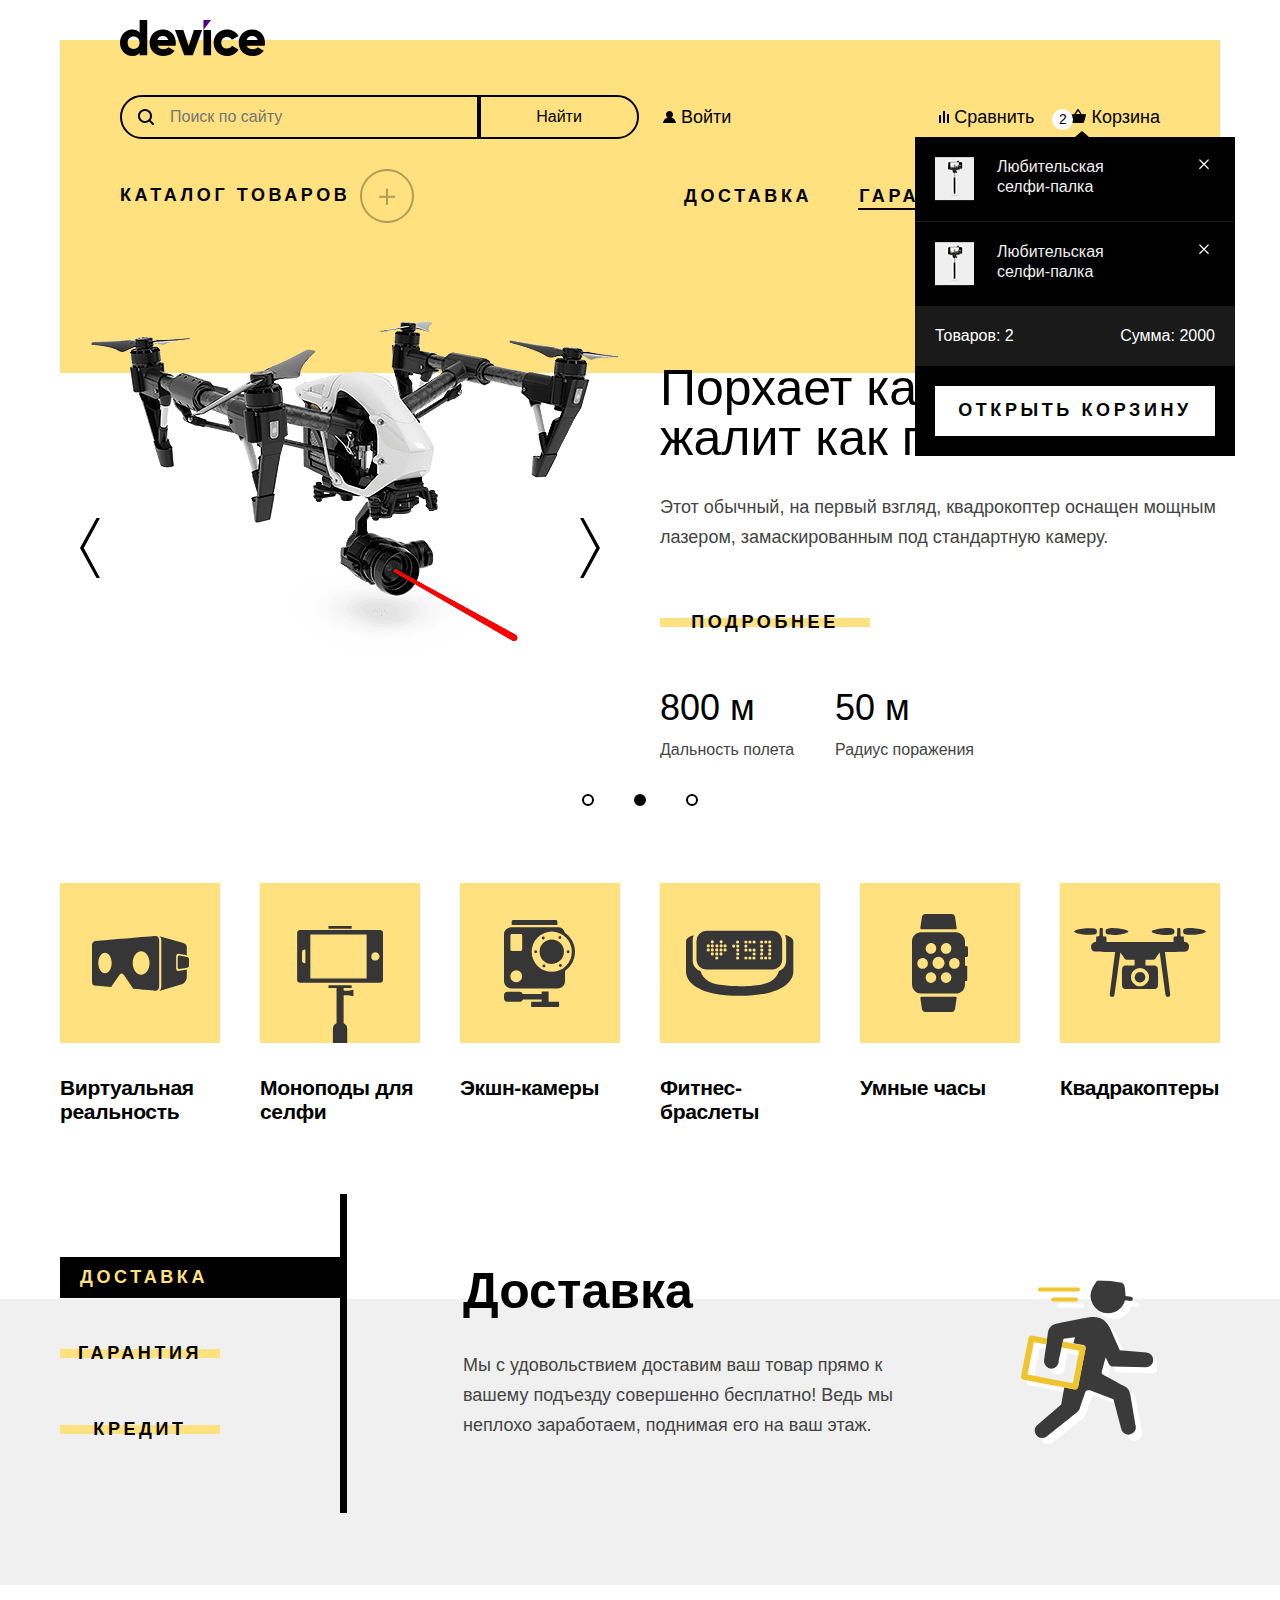
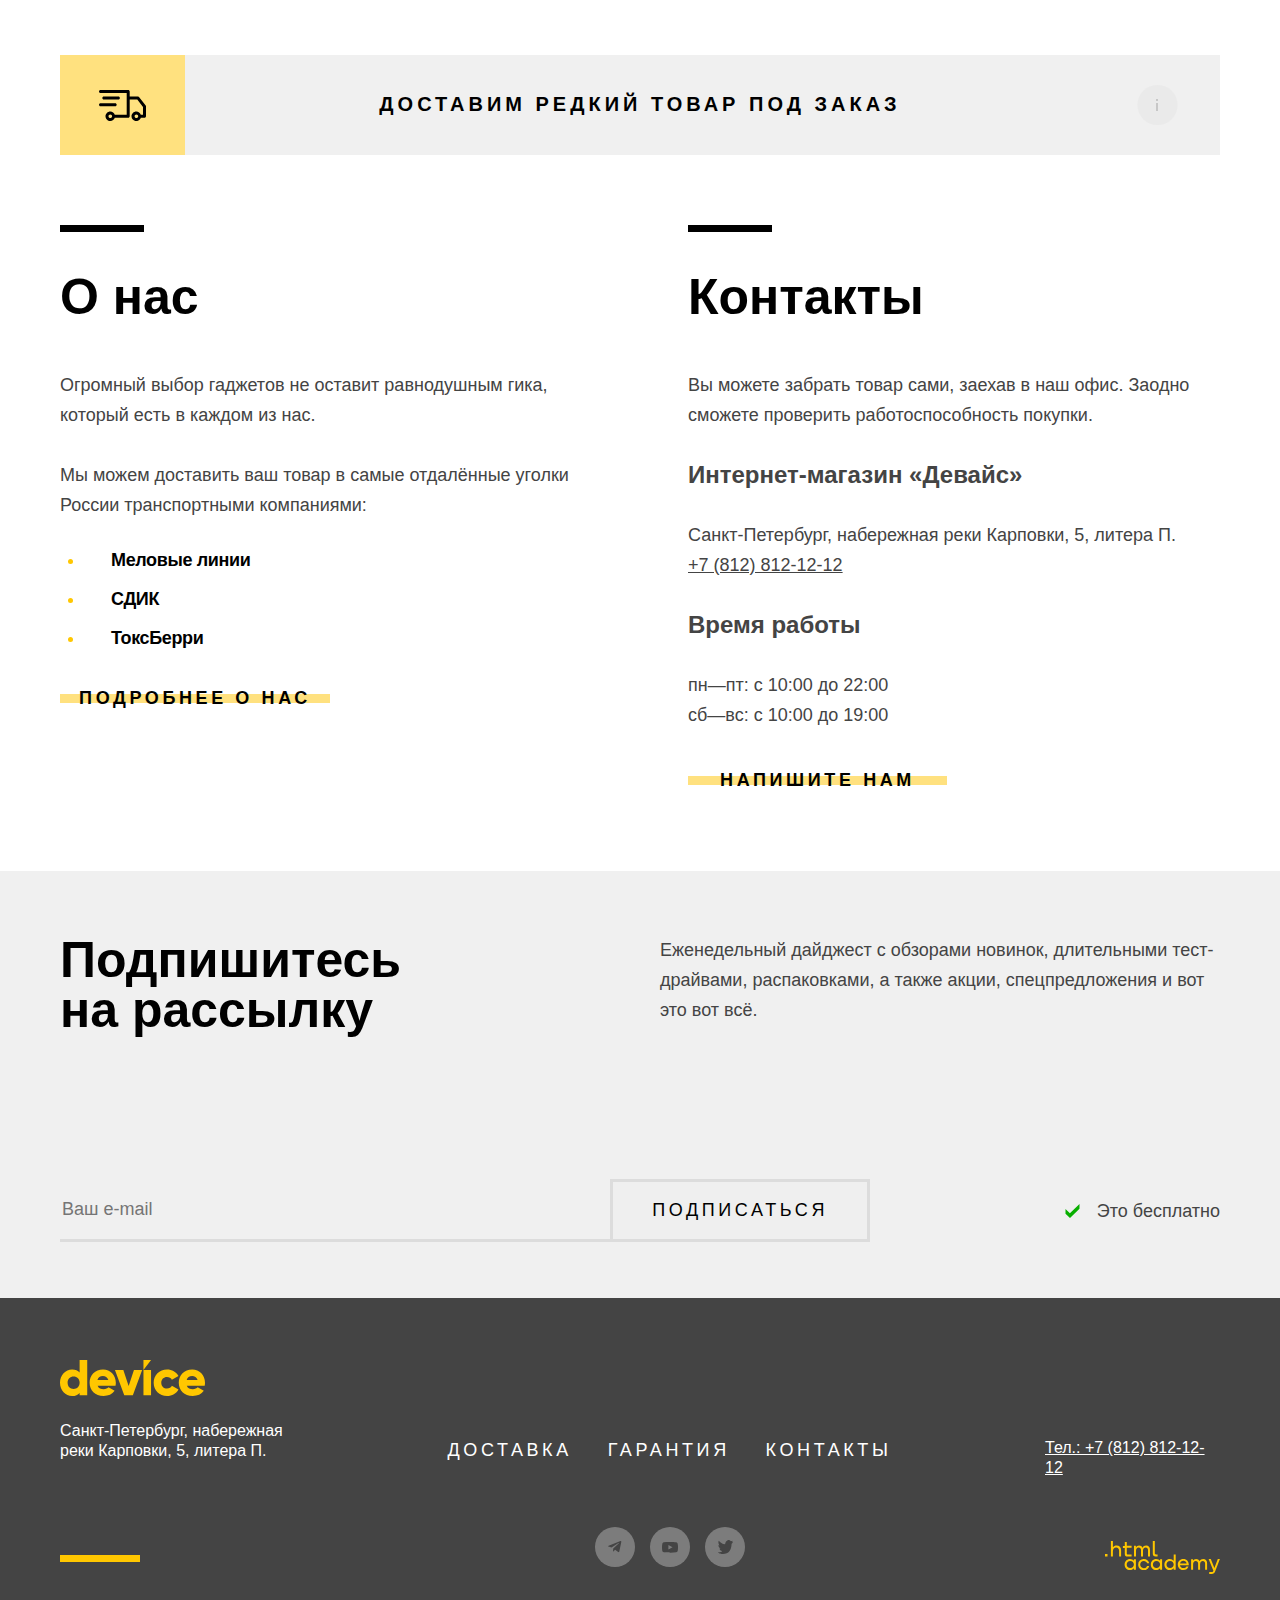
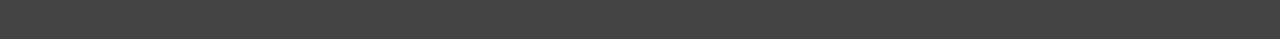
==== commit e8581a49: "Исправление фокуса и поведения при ошибке" ====
--- a/index.html
+++ b/index.html
@@ -77,7 +77,7 @@
               <span>Корзина</span>
             </a>
 
-            <div class="popover popover-cart">
+            <div class="popover popover-cart popover-show ">
               <div class="popover-content">
                 <h2 class="popover-title visually-hidden">Корзина</h2>
                 <ul class="cart-items-list">
@@ -501,22 +501,22 @@
         </button>
       </section>
       <form class="modal-delivery-form" action="https://echo.htmlacademy.ru/" method="post">
-        <p class="field-group delivery-form-name">
+        <p class="field-group delivery-form-name error">
           <label class="form-label" for="modal-delivery-name">
             Ваше имя:
           </label>
           <input class="field field-name" type="text" id="modal-delivery-name" name="modal-delivery-name"
             placeholder="Введите имя" required>
-          <span class="field-name-text">Добавьте имя</span>
+          <span class="error-text">Добавьте имя</span>
         </p>
 
-        <p class="field-group delivery-form-email">
+        <p class="field-group delivery-form-email error">
           <label class="form-label" for="modal-delivery-email">
             Ваш e-mail:
           </label>
           <input class="field field-email" type="email" id="modal-delivery-email" name="modal-delivery-email"
             placeholder="Введите e-mail" required>
-          <span class="field-email-text">Забавный у вас адрес</span>
+          <span class="error-text">Забавный у вас адрес</span>
         </p>
 
         <p class="field-group delivery-form-items">
@@ -525,6 +525,7 @@
           </label>
           <input class="field field-delivery" type="text" id="modal-delivery-items" name="modal-delivery-items"
             placeholder="В свободной форме" required>
+          <span class="error-text"></span>
         </p>
 
 
@@ -547,13 +548,12 @@
             </span>
           </span>
           <div class="number">
-            <button class="number-minus" type="button"
-              onclick="this.nextElementSibling.stepDown(); this.nextElementSibling.onchange();"></button>
+            <button class="number-minus" type="button"></button>
             <input class="field field-number" type="number" step="1" min="1" id="modal-delivery-number"
               name="modal-delivery-number" placeholder="1" required>
-            <button class="number-plus" type="button"
-              onclick="this.previousElementSibling.stepUp(); this.previousElementSibling.onchange();"></button>
+            <button class="number-plus" type="button"></button>
           </div>
+          <span class="error-text"></span>
         </div>
         <button class="button modal-delivery-button" type="submit">Отправить</button>
       </form>
--- a/styles/style.css
+++ b/styles/style.css
@@ -276,7 +276,7 @@
 .user-menu-list {
     display: flex;
     flex-wrap: wrap;
-    gap: 26px;
+    gap: 36px;
     margin: 0;
     padding: 0;
     list-style-type: none;
@@ -332,9 +332,10 @@
 
 /* Popover */
 .popover {
-    position: absolute;
-    top: 30px;
-    right: -100px;
+    display: none;
+    position: absolute;
+    top: 35px;
+    right: -75px;
     z-index: 1;
     box-sizing: border-box;
     font-weight: 400;
@@ -344,7 +345,22 @@
     min-height: 301px;
     color: #ffffff;
     background-color: #000000;
-    display: none;
+}
+
+.popover-cart:before {
+    content: "";
+    background-image: url("../images/tooltip-arrow.svg");
+    width: 14px;
+    height: 6px;
+    position: absolute;
+    bottom: 100%;
+    left: 50%;
+    margin-left: auto;
+    margin-right: auto;
+}
+
+.popover-show {
+    display: block;
 }
 
 .popover-content {
@@ -605,6 +621,10 @@
     gap: 15px;
 }
 
+.navigation-catalog-show {
+    display: flex;
+}
+
 .navigation-catalog-list {
     width: 222px;
     list-style-type: none;
@@ -919,7 +939,7 @@
     width: 160px;
 }
 
-.capabilities-button.active {
+.button.capabilities-button.active {
     min-height: 40px;
     background-color: #000000;
     color: #ffe17f;
@@ -1489,10 +1509,14 @@
     z-index: 2;
 }
 
+.modal-container-show {
+    display: flex;
+}
+
 .modal {
     position: relative;
     margin: auto;
-    padding: 72px 80px;
+    padding: 62px 70px;
     background-color: #ffffff;
 }
 
@@ -1622,23 +1646,18 @@
     background-position: center right 20px;
 }
 
-.field-email-text {
-    display: none;
+.error .field:not(input[type="number"]) {
+    outline: 2px solid #ff3d3d;
+}
+
+.error .error-text {
     font-size: 14px;
     line-height: 20px;
     color: #ff3d3d;
 }
 
-.error {
+.error .number {
     outline: 2px solid #ff3d3d;
-}
-
-.field-email-text.error {
-    display: block;
-    font-size: 14px;
-    line-height: 20px;
-    color: #ff3d3d;
-    border: none;
 }
 
 .field-delivery {
@@ -1646,14 +1665,15 @@
 }
 
 .number {
-    display: inline-block;
-    position: relative;
+    display: flex;
     width: 180px;
+    column-gap: 2px;
+    background-color: rgba(240, 240, 240, 1);
 }
 
 .field-number {
     display: block;
-    width: 100%;
+    width: 60px;
     height: 60px;
     padding: 0;
     margin: 0;
@@ -1671,14 +1691,8 @@
 
 .number-minus,
 .number-plus {
-    position: absolute;
-    top: 1px;
-    bottom: 1px;
     width: 60px;
     padding: 0;
-    display: block;
-    font: inherit;
-    font-size: 16px;
     text-align: center;
     border: none;
     cursor: pointer;
@@ -1687,12 +1701,10 @@
 }
 
 .number-minus {
-    left: 1px;
     background-image: url(../images/minus-button.svg);
 }
 
 .number-plus {
-    right: 1px;
     background-image: url(../images/plus-button.svg);
 }
 
@@ -1806,6 +1818,7 @@
 }
 
 .inner-header-title {
+    font-family: 'Raleway', sans-serif;
     margin-top: 0;
     margin-bottom: 16px;
     font-size: 50px;
@@ -1887,13 +1900,33 @@
     text-transform: uppercase;
 }
 
+.catalog-filter {
+    margin-top: 47px;
+}
+
 .catalog-filter-group {
-    margin: 0 0 35px;
+    margin: 0 0 47px;
     padding: 0;
     border: none;
+    position: relative;
+}
+
+.catalog-filter-group:last-of-type {
+    margin: 0 0 35px;
+}
+
+.catalog-filter-group::before {
+    content: "";
+    width: 200px;
+    height: 2px;
+    top: -52px;
+    left: 0;
+    position: absolute;
+    background-color: #000000;
 }
 
 .catalog-filter-title {
+    padding: 0;
     margin-bottom: 20px;
     font-weight: 700;
     line-height: 20px;
@@ -1962,7 +1995,7 @@
 
 .range-wrapper-inputs {
     display: flex;
-
+    gap: 30px;
 }
 
 .range-filter-label {
@@ -1974,7 +2007,6 @@
     width: 50px;
     padding: 0 2px;
     font: inherit;
-    text-align: center;
     background-color: transparent;
     border: none;
     appearance: textfield;
@@ -2115,16 +2147,16 @@
     border: none;
 }
 
-.sorting-button svg {
+.sorting-button {
     opacity: 20%;
     cursor: pointer;
 }
 
-.sorting-button:hover svg {
+.sorting-button:hover {
     opacity: 50%;
 }
 
-.sorting-button:active svg {
+.sorting-button:active {
     opacity: 100%;
 }
 
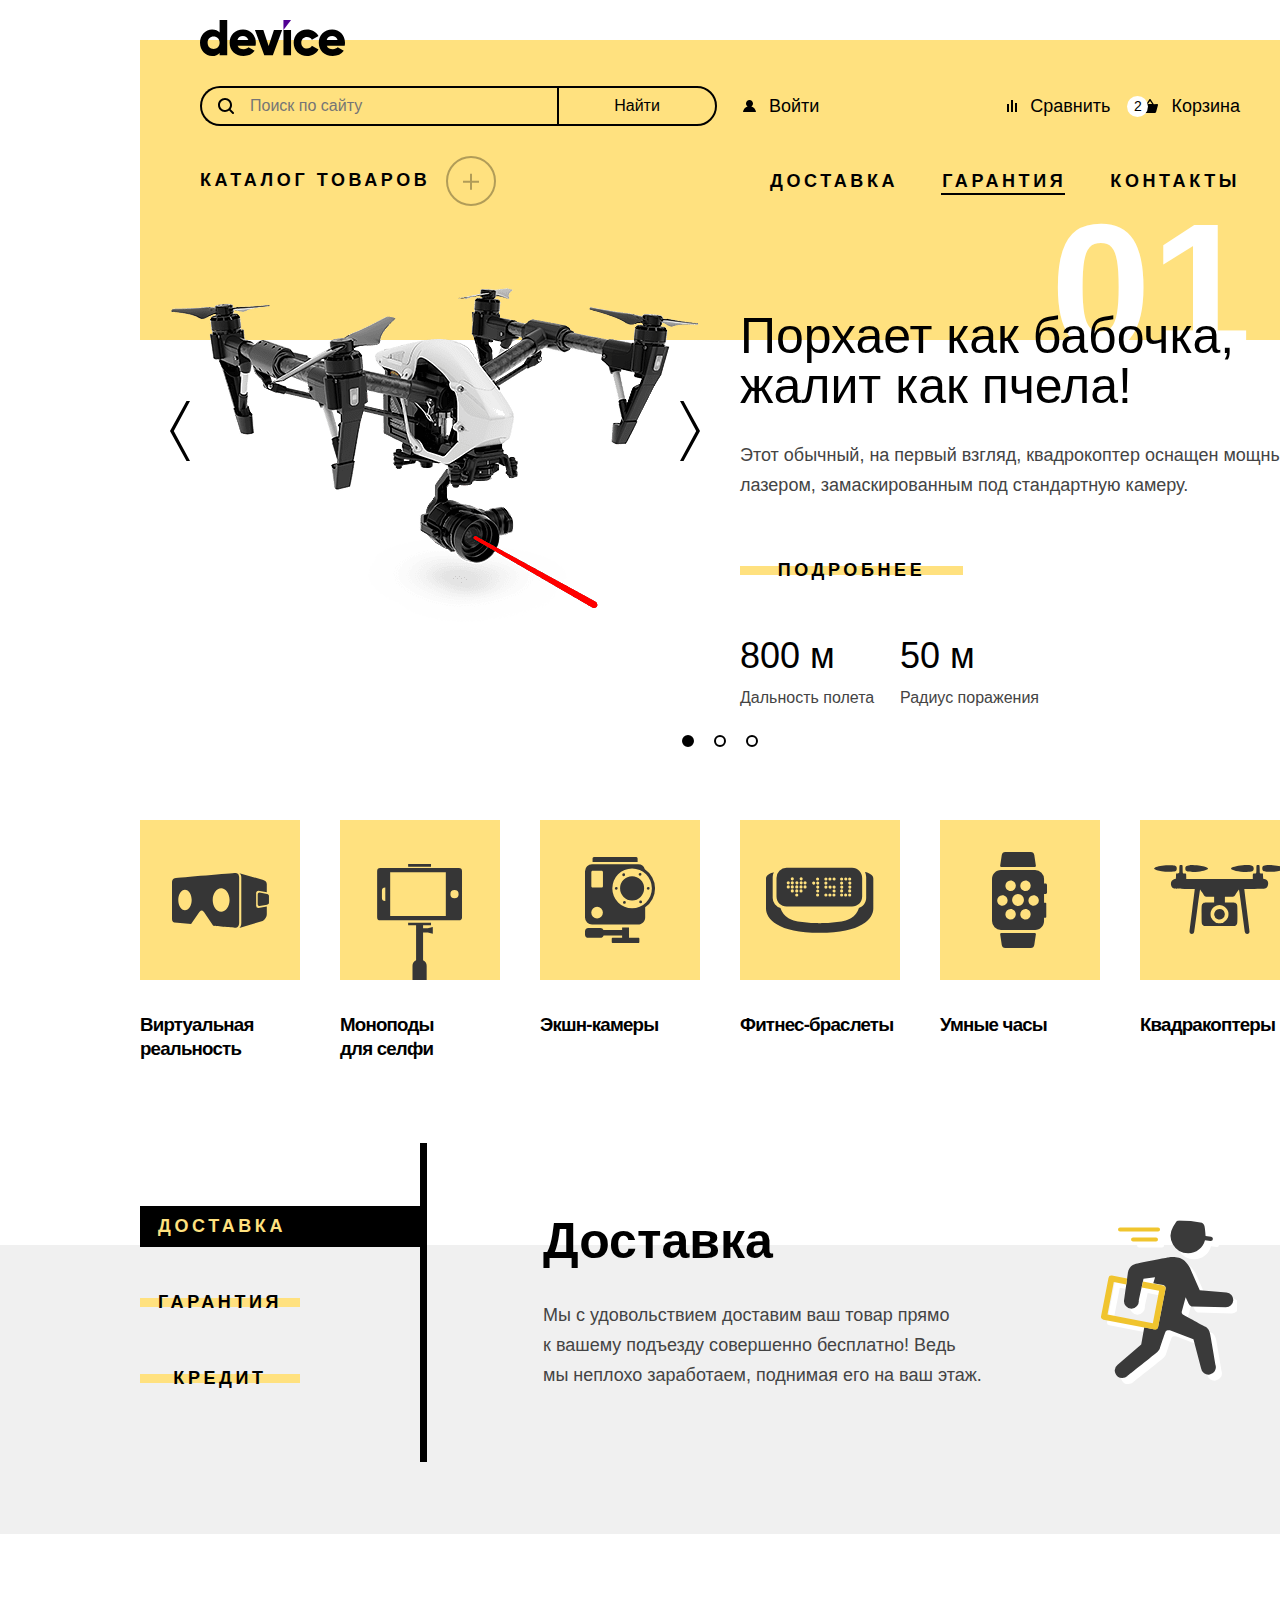
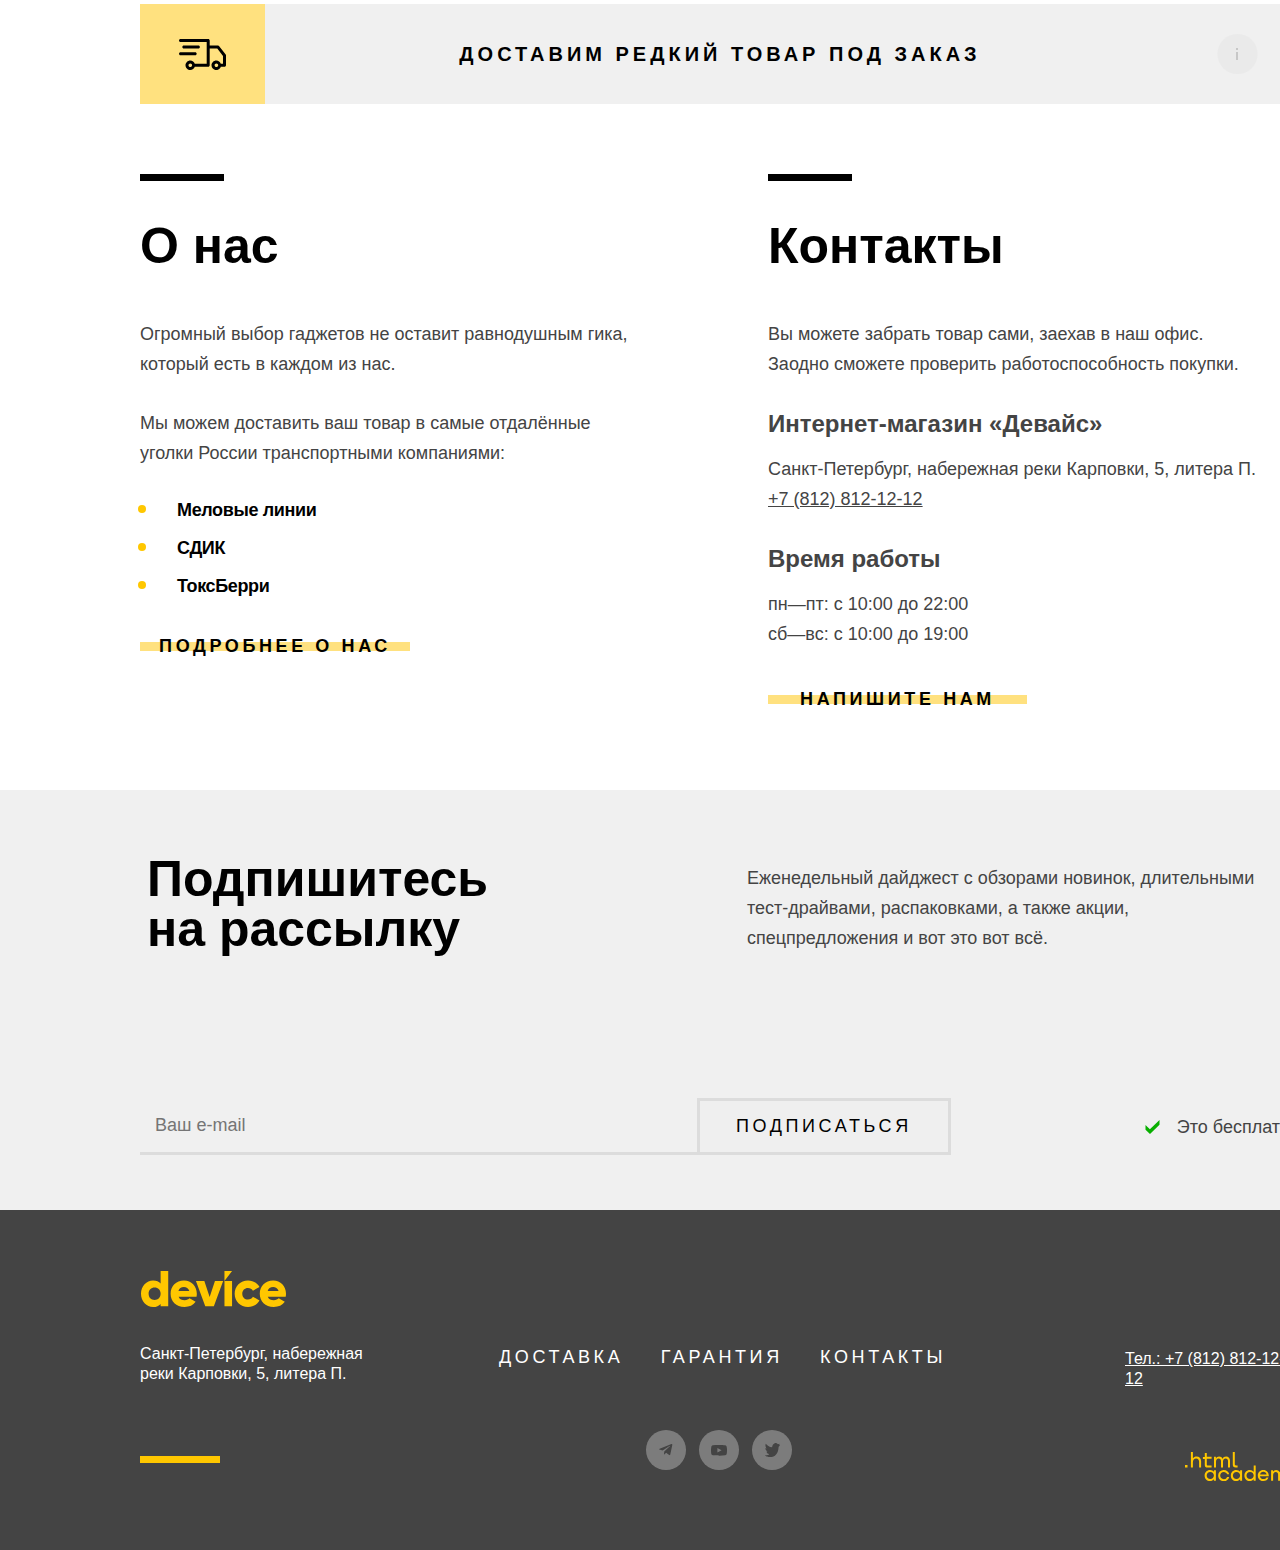
==== commit 7aea010e: "Проверка по критериям" ====
--- a/index.html
+++ b/index.html
@@ -5,6 +5,7 @@
   <meta charset="UTF-8">
   <meta name="viewport" content="width=device-width, initial-scale=1">
   <title>Интернет-магазин «Девайс»</title>
+  <link rel="icon" type="image/png" sizes="32x32" href="images/favicon.png">
   <link rel="stylesheet" href="styles/style.css">
 </head>
 
@@ -77,13 +78,14 @@
               <span>Корзина</span>
             </a>
 
-            <div class="popover popover-cart popover-show ">
+            <div class="popover popover-cart">
               <div class="popover-content">
                 <h2 class="popover-title visually-hidden">Корзина</h2>
                 <ul class="cart-items-list">
                   <li class="cart-item">
                     <a class="cart-item-link" href="#">
-                      <img class="cart-item-image" src="images/cart-item-img.png" alt="Любительская селфи-палка">
+                      <img class="cart-item-image" src="images/cart-item-img.png" width="39" height="43"
+                        alt="Любительская селфи-палка">
                       <p class="cart-item-title">Любительская селфи-палка</p>
                     </a>
                     <button class="cart-item-button" type="button">
@@ -97,8 +99,10 @@
                   </li>
                   <li class="cart-item">
                     <a class="cart-item-link" href="#">
-                      <img class="cart-item-image" src="images/cart-item-img.png" alt="Любительская селфи-палка">
-                      <p class="cart-item-title">Любительская селфи-палка</p>
+                      <img class="cart-item-image" src="images/cart-item-img-2.png" width="39" height="43"
+                        alt="Любительская селфи-палка">
+                      <p class="cart-item-title">Профессиональная
+                        селфи-палка</p>
                     </a>
                     <button class="cart-item-button" type="button">
                       <svg width="10" height="11" viewBox="0 0 10 11" fill="none" xmlns="http://www.w3.org/2000/svg">
@@ -154,6 +158,7 @@
                 <a class="navigation-catalog-link" href="#">Квадрокоптеры</a>
               </li>
             </ul>
+          </div>
         <li class="navigation-item">
           <a class="navigation-category-link" href="#">Доставка</a>
         </li>
@@ -170,11 +175,12 @@
   <main class="main-container main-index">
     <h1 class="visually-hidden">Интернет-магазин «Девайс»</h1>
     <section class="hero-block container">
+      <h2 class="visually-hidden">Слайдер с популярными товарами</h2>
       <div class="slider-item active">
         <img class="slider-item-image" src="images/slider/slider-quadcopter.png" width="560" height="560"
           alt="Квадрокоптер">
         <div class="slider-item-text" data-value="01">
-          <h2 class="visually-hidden">Квадрокоптер</h2>
+          <h3 class="visually-hidden">Квадрокоптер</h3>
           <p class="slider-item-title">Порхает как бабочка, жалит как пчела!</p>
           <p class="slider-item-description">Этот обычный, на первый взгляд, квадрокоптер оснащен мощным лазером,
             замаскированным под стандартную камеру.
@@ -193,8 +199,8 @@
         <img class="slider-item-image" src="images/slider/slider-fitness-bracelet.png" width="560" height="560"
           alt="Фитнес-браслет">
         <div class="slider-item-text" data-value="02">
-          <h2 class="visually-hidden">Фитнес-браслет</h2>
-          <p class="slider-item-title">Худеем правильно!</p>
+          <h3 class="visually-hidden">Фитнес-браслет</h3>
+          <p class="slider-item-title">Худеем <br> правильно!</p>
           <p class="slider-item-description">Мотивирующие фитнес-браслеты помогут найти в себе силы не пропускать
             занятия и соблюдать диету.</p>
           <a class="button slider-item-link" href="#">Подробнее</a>
@@ -209,8 +215,8 @@
         <img class="slider-item-image" src="images/slider/slider-selfie-stick.png" width="560" height="560"
           alt="Селфи-палка">
         <div class="slider-item-text" data-value="03">
-          <h2 class="visually-hidden">Селфи-палка</h2>
-          <p class="slider-item-title">Делай селфи, как Бен Стиллер!</p>
+          <h3 class="visually-hidden">Селфи-палка</h3>
+          <p class="slider-item-title">Делай селфи, <br> как Бен Стиллер!</p>
           <p class="slider-item-description">Самая длинная палка для селфи доступна в нашем магазине. Восемь (Восемь,
             Карл!) метров длиной и весом всего 5 кг.</p>
           <a class="button slider-item-link" href="#">Подробнее</a>
@@ -239,11 +245,11 @@
 
       <ol class="slider-pagination">
         <li class="slider-pagination-item">
-          <button class="slider-pagination-button" type="button" aria-label="Первое фото"></button>
+          <button class="slider-pagination-button  slider-pagination-button-current" type="button"
+            aria-label="Первое фото"></button>
         </li>
         <li class="slider-pagination-item">
-          <button class="slider-pagination-button slider-pagination-button-current" type="button"
-            aria-label="Второе фото"></button>
+          <button class="slider-pagination-button" type="button" aria-label="Второе фото"></button>
         </li>
         <li class="slider-pagination-item">
           <button class="slider-pagination-button" type="button" aria-label="Третье фото"></button>
@@ -256,7 +262,7 @@
       <ul class="categories-list">
         <li class="categories-item">
           <a class="categories-item-image" href="#">
-            <img src="images/categories/category-item-vurtual-reality.svg" width="" height=""
+            <img src="images/categories/category-item-vurtual-reality.svg" width="97" height="54"
               alt="Виртуальная реальность">
           </a>
           <a class="categories-item-title" href="#">
@@ -265,15 +271,15 @@
         </li>
         <li class="categories-item">
           <a class="categories-item-image selfie-monopod" href="#">
-            <img src="images/categories/category-item-selfie.svg" width="" height="" alt="Моноподы для селфи">
+            <img src="images/categories/category-item-selfie.svg" width="86" height="117" alt="Моноподы для селфи">
           </a>
           <a class="categories-item-title" href="#">
-            <h3>Моноподы для селфи</h3>
+            <h3>Моноподы <br> для селфи</h3>
           </a>
         </li>
         <li class="categories-item">
           <a class="categories-item-image" href="#">
-            <img src="images/categories/category-item-cameras.svg" width="" height="" alt="Экшн-камеры">
+            <img src="images/categories/category-item-cameras.svg" width="71" height="87" alt="Экшн-камеры">
           </a>
           <a class="categories-item-title" href="#">
             <h3>Экшн-камеры</h3>
@@ -281,7 +287,7 @@
         </li>
         <li class="categories-item">
           <a class="categories-item-image" href="#">
-            <img src="images/categories/category-item-bracelets.svg" width="" height="" alt="Фитнес-браслеты">
+            <img src="images/categories/category-item-bracelets.svg" width="108" height="65" alt="Фитнес-браслеты">
           </a>
           <a class="categories-item-title" href="#">
             <h3>Фитнес-браслеты</h3>
@@ -289,7 +295,7 @@
         </li>
         <li class="categories-item">
           <a class="categories-item-image" href="#">
-            <img src="images/categories/category-item-watch.svg" width="" height="" alt="Умные часы">
+            <img src="images/categories/category-item-watch.svg" width="56" height="98" alt="Умные часы">
           </a>
           <a class="categories-item-title" href="#">
             <h3>Умные часы</h3>
@@ -297,7 +303,7 @@
         </li>
         <li class="categories-item">
           <a class="categories-item-image" href="#">
-            <img src="images/categories/category-item-quadcopter.svg" width="" height="" alt="Квадракоптеры">
+            <img src="images/categories/category-item-quadcopter.svg" width="132" height="69" alt="Квадракоптеры">
           </a>
           <a class="categories-item-title" href="#">
             <h3>Квадракоптеры</h3>
@@ -310,26 +316,26 @@
       <h2 class="visually-hidden">Возможности</h2>
       <div class="capabilities-wrapper container">
         <div class="capabilities-buttons-container">
-          <button class="button capabilities-button active" data-id="delivery">Доставка</button>
-          <button class="button capabilities-button" data-id="guarantee">Гарантия</button>
-          <button class=" button capabilities-button" data-id="credit">Кредит</button>
+          <button class="button capabilities-button active" type="button" data-id="delivery">Доставка</button>
+          <button class="button capabilities-button" type="button" data-id="guarantee">Гарантия</button>
+          <button class=" button capabilities-button" type="button" data-id="credit">Кредит</button>
         </div>
         <div class="capabilities-content-container">
           <div class="capabilities-content active" id="delivery">
             <div class="capabilities-content-text">
               <h3 class="capabilities-content-title">Доставка</h3>
-              <p class="capabilities-content-subtitle">Мы с удовольствием доставим ваш товар прямо
-                к вашему подъезду совершенно бесплатно! Ведь
-                мы неплохо заработаем, поднимая его на ваш этаж.</p>
+              <p class="capabilities-content-subtitle">Мы с удовольствием доставим ваш товар прямо
+                к вашему подъезду совершенно бесплатно! Ведь
+                мы неплохо заработаем, поднимая его на ваш этаж.</p>
             </div>
             <img src="images/capabilities/delivery.svg" width="136" height="164" alt="Доставка товара">
           </div>
           <div class="capabilities-content" id="guarantee">
             <div class="capabilities-content-text">
               <h3 class="capabilities-content-title">Гарантия</h3>
-              <p class="capabilities-content-subtitle">Если из-за возгорания купленного у нас товара у вас
-                сгорит дом — не переживайте, мы выдадим вам новый.
-                Товар, не дом, конечно же.</p>
+              <p class="capabilities-content-subtitle">Если из-за возгорания купленного у нас товара у вас
+                сгорит дом — не переживайте, мы выдадим вам новый.
+                Товар, не дом, конечно же.</p>
             </div>
             <img src="images/capabilities/guarantee.svg" width="171" height="195" alt="Гарантия на товары">
           </div>
@@ -354,7 +360,7 @@
     <div class="information-wrapper container">
       <section class="shop-information">
         <h2 class="shop-information-title">О нас</h2>
-        <p>Огромный выбор гаджетов не оставит равнодушным гика, который есть в каждом из нас.</p>
+        <p>Огромный выбор гаджетов не оставит равнодушным гика, который есть в каждом из нас.</p>
         <p>Мы можем доставить ваш товар в самые отдалённые уголки России транспортными компаниями:</p>
         <ul class="shop-information-delivery">
           <li>Меловые линии</li>
@@ -366,7 +372,9 @@
 
       <section class="contacts">
         <h2 class="contacts-title">Контакты</h2>
-        <p>Вы можете забрать товар сами, заехав в наш офис. Заодно сможете проверить работоспособность покупки. </p>
+        <p class="contacts-text">Вы можете забрать товар сами, заехав в наш офис. Заодно сможете проверить
+          работоспособность покупки.
+        </p>
         <h3 class="contacts-subtitle">Интернет-магазин «Девайс»</h3>
         <address class="contacts-address">
           <p class="contacts-address-text">Санкт-Петербург, набережная реки Карповки, 5, литера П.</p>
@@ -385,8 +393,8 @@
       <div class="subscription-wrapper container">
         <div class="subscription-text">
           <h2 class="subscription-title">Подпишитесь на рассылку</h2>
-          <p>Еженедельный дайджест с обзорами новинок, длительными тест-драйвами, распаковками, а также акции,
-            спецпредложения и вот это вот всё.</p>
+          <p>Еженедельный дайджест с обзорами новинок,
+            длительными тест-драйвами, распаковками, а также акции, спецпредложения и вот это вот всё.</p>
         </div>
         <div class="subscription-form-container">
           <form class="subscription-form" action="https://echo.htmlacademy.ru/" method="post">
@@ -497,26 +505,26 @@
               d="M26 2.36364L23.6364 0L13 10.6364L2.36364 0L0 2.36364L10.6364 13L0 23.6364L2.36364 26L13 15.3636L23.6364 26L26 23.6364L15.3636 13L26 2.36364Z"
               fill="black" />
           </svg>
-          <span class="visually-hidden">Закрыть</span>
+          <span class="visually-hidden">Закрыть окно</span>
         </button>
       </section>
       <form class="modal-delivery-form" action="https://echo.htmlacademy.ru/" method="post">
-        <p class="field-group delivery-form-name error">
+        <p class="field-group delivery-form-name">
           <label class="form-label" for="modal-delivery-name">
             Ваше имя:
           </label>
           <input class="field field-name" type="text" id="modal-delivery-name" name="modal-delivery-name"
-            placeholder="Введите имя" required>
-          <span class="error-text">Добавьте имя</span>
+            placeholder="Введите имя">
+          <span class="error-text"></span>
         </p>
 
-        <p class="field-group delivery-form-email error">
+        <p class="field-group delivery-form-email">
           <label class="form-label" for="modal-delivery-email">
             Ваш e-mail:
           </label>
-          <input class="field field-email" type="email" id="modal-delivery-email" name="modal-delivery-email"
-            placeholder="Введите e-mail" required>
-          <span class="error-text">Забавный у вас адрес</span>
+          <input class="field field-email" type="text" id="modal-delivery-email" name="modal-delivery-email"
+            placeholder="Введите e-mail">
+          <span class="error-text"></span>
         </p>
 
         <p class="field-group delivery-form-items">
@@ -524,7 +532,7 @@
             Что нужно привезти:
           </label>
           <input class="field field-delivery" type="text" id="modal-delivery-items" name="modal-delivery-items"
-            placeholder="В свободной форме" required>
+            placeholder="В свободной форме">
           <span class="error-text"></span>
         </p>
 
@@ -550,7 +558,7 @@
           <div class="number">
             <button class="number-minus" type="button"></button>
             <input class="field field-number" type="number" step="1" min="1" id="modal-delivery-number"
-              name="modal-delivery-number" placeholder="1" required>
+              name="modal-delivery-number" value="1" required>
             <button class="number-plus" type="button"></button>
           </div>
           <span class="error-text"></span>
@@ -559,6 +567,8 @@
       </form>
     </div>
   </div>
+
+  <script src="script.js"></script>
 </body>
 
 </html>--- a/styles/style.css
+++ b/styles/style.css
@@ -1,2466 +1,2540 @@
 @font-face {
-    font-family: "Raleway";
-    src: url("../fonts/raleway/raleway-800.woff2") format(woff2);
-    font-weight: 800;
-    font-style: normal;
-    font-display: swap;
+  font-family: "Raleway";
+  src: url("../fonts/raleway/raleway-800.woff2") format("woff2");
+  font-weight: 800;
+  font-style: normal;
+  font-display: swap;
 }
 
 @font-face {
-    font-family: "Rubik";
-    src: url("../fonts/rubik/rubik-400.woff2") format(woff2);
-    font-weight: 400;
-    font-style: normal;
-    font-display: swap;
+  font-family: "Rubik";
+  src: url("../fonts/rubik/rubik-400.woff2") format("woff2");
+  font-weight: 400;
+  font-style: normal;
+  font-display: swap;
 }
 
 @font-face {
-    font-family: "Rubik";
-    src: url("../fonts/rubik/rubik-700.woff2") format(woff2);
-    font-weight: 700;
-    font-style: normal;
-    font-display: swap;
+  font-family: "Rubik";
+  src: url("../fonts/rubik/rubik-700.woff2") format("woff2");
+  font-weight: 700;
+  font-style: normal;
+  font-display: swap;
 }
 
 html {
-    height: 100%;
+  height: 100%;
 }
 
 body {
-    margin: 0;
-    display: flex;
-    flex-direction: column;
-    min-height: 100%;
-    font-family: "Rubik", sans-serif;
-    font-size: 18px;
-    line-height: 30px;
-    color: #000000;
+  min-width: 1440px;
+  margin: 0;
+  display: flex;
+  flex-direction: column;
+  min-height: 100%;
+  font-family: "Rubik", sans-serif;
+  font-size: 18px;
+  line-height: 30px;
+  color: #000000;
 }
 
 img {
-    max-width: 100%;
-    height: auto;
-    object-fit: contain;
+  max-width: 100%;
+  height: auto;
+  object-fit: contain;
 }
 
 .visually-hidden {
-    position: absolute;
-    width: 1px;
-    height: 1px;
-    margin: -1px;
-    padding: 0;
-    border: 0;
-    clip: rect(0 0 0 0);
-    overflow: hidden;
+  position: absolute;
+  width: 1px;
+  height: 1px;
+  margin: -1px;
+  padding: 0;
+  border: 0;
+  clip: rect(0 0 0 0);
+  overflow: hidden;
 }
 
 .container {
-    margin: 0 auto;
-    width: 1160px;
+  margin: 0 auto;
+  width: 1160px;
 }
 
 /* Button common */
 .button {
-    display: block;
-    font-family: "Raleway", sans-serif;
-    font-size: 18px;
-    font-weight: 800;
-    padding: 10px 0;
-    line-height: 21.13px;
-    letter-spacing: 0.2em;
-    color: #000000;
-    text-align: center;
-    text-transform: uppercase;
-    text-decoration: none;
-    border: none;
-    cursor: pointer;
-    background: linear-gradient(transparent 40%, #ffe17f 40%, #ffe17f 60%, transparent 60%);
+  display: block;
+  font-family: "Raleway", sans-serif;
+  font-size: 18px;
+  font-weight: 800;
+  padding: 10px 0;
+  line-height: 21.13px;
+  letter-spacing: 0.2em;
+  color: #000000;
+  text-align: center;
+  text-transform: uppercase;
+  text-decoration: none;
+  border: none;
+  cursor: pointer;
+  background: linear-gradient(transparent 40%, #ffe17f 40%, #ffe17f 60%, transparent 60%);
+}
+
+.button:focus-visible {
+  outline: 2px solid #af4fff;
+}
+
+@supports not selector(:focus-visible) {
+  .button:focus {
+    outline: 2px solid #af4fff;
+  }
+}
+
+.button:disabled {
+  opacity: 0.3;
+  cursor: auto;
 }
 
 .button:not(:disabled):hover {
-    background: linear-gradient(#ffe17f, #ffe17f) no-repeat;
+  background: linear-gradient(#ffe17f, #ffe17f) no-repeat;
 }
 
 .button:not(:disabled):active {
-    background: linear-gradient(#ffc700, #ffc700) no-repeat;
-}
-
-.button:focus-visible {
-    outline: 2px solid #af4fff;
-}
-
-@supports not selector(:focus-visible) {
-    .button:focus {
-        outline: 2px solid #af4fff;
-    }
-}
-
-.button:disabled {
-    opacity: 30%;
-    cursor: auto;
+  background: linear-gradient(#ffc700, #ffc700) no-repeat;
 }
 
 /* Index */
+
 /* Header */
 
 .page-header {
-    color: #000000;
-    position: relative;
+  color: #000000;
+  position: relative;
 }
 
 .page-header::before {
-    content: "";
-    background-color: #ffe17f;
-    position: absolute;
-    height: 186px;
-    top: 40px;
-    left: 0;
-    right: 0;
-    bottom: 0;
-    z-index: -1;
+  content: "";
+  background-color: #ffe17f;
+  position: absolute;
+  inset: 40px 0 0;
+  z-index: -1;
+  min-height: 186px;
 }
 
 .page-logo-container {
-    padding-left: 60px;
-    margin: 20px 0 30px;
+  padding-left: 60px;
+  margin: 20px 0 21px;
 }
 
 .page-logo-link {
-    display: inline-block;
+  display: inline-block;
 }
 
 .page-logo-link:hover {
-    opacity: 60%;
+  opacity: 0.6;
 }
 
 .page-logo-link:active {
-    opacity: 30%;
+  opacity: 0.3;
 }
 
 .page-logo-link:focus-visible {
+  outline: 2px solid #af4fff;
+  outline-offset: 2px;
+}
+
+@supports not selector(:focus-visible) {
+  .page-logo-link:focus {
     outline: 2px solid #af4fff;
     outline-offset: 2px;
-}
-
-@supports not selector(:focus-visible) {
-    .page-logo-link:focus {
-        outline: 2px solid #af4fff;
-        outline-offset: 2px;
-    }
+  }
 }
 
 .header-wrapper {
-    width: 1040px;
-    margin: 0 auto;
+  width: 1040px;
+  margin: 0 auto;
 }
 
 .header-container {
-    display: flex;
-    justify-content: space-between;
-    align-items: center;
-    flex-wrap: wrap;
-    gap: 26px;
-    padding: 0 60px;
-    margin-bottom: 30px;
+  display: flex;
+  justify-content: space-between;
+  align-items: center;
+  flex-wrap: wrap;
+  gap: 26px;
+  padding: 0 60px;
+  margin-bottom: 30px;
 }
 
 .header-search {
-    display: flex;
-    max-width: 517px;
-    position: relative;
+  display: flex;
+  max-width: 517px;
+  position: relative;
 }
 
 .search-field {
-    width: 359px;
-    padding: 10px 48px;
-    font-family: inherit;
-    font-size: 16px;
-    line-height: 20px;
-    color: #000000;
-    background: transparent;
-    border: 2px solid black;
-    border-radius: 50px 0px 0px 50px;
-    background-image: url(../images/search-button.svg);
-    background-repeat: no-repeat;
-    background-position: left;
-    background-position-x: 16px;
+  width: 357px;
+  padding: 8px 48px;
+  font-family: inherit;
+  font-size: 16px;
+  line-height: 20px;
+  color: #000000;
+  background: transparent;
+  border: 2px solid #000000;
+  border-right: none;
+  border-radius: 50px 0 0 50px;
+  background-image: url("../images/search-button.svg");
+  background-repeat: no-repeat;
+  background-position: left;
+  background-position-x: 16px;
 }
 
 .search-field[type="search"]::-webkit-search-cancel-button {
-    display: none;
+  display: none;
 }
 
 .search-field:active {
-    color: #000000;
-    outline: none;
+  color: #000000;
+  outline: none;
 }
 
 .search-field-wrapper:has(.search-field:focus-visible) {
+  outline: 2px solid #af4fff;
+  outline-offset: 2px;
+}
+
+.search-field:focus {
+  outline: none;
+}
+
+.search-field:disabled {
+  opacity: 0.3;
+}
+
+.search-button-wrapper {
+  display: flex;
+}
+
+.search-button {
+  display: inline-block;
+  width: 160px;
+  font-family: inherit;
+  font-size: 16px;
+  line-height: 20px;
+  text-align: center;
+  background: transparent;
+  border: 2px solid #000000;
+  border-radius: 0 50px 50px 0;
+  cursor: pointer;
+  outline: none;
+  padding: 0;
+}
+
+.search-button:disabled {
+  opacity: 0.3;
+  cursor: auto;
+}
+
+.search-button:not(:disabled):hover {
+  background-color: #000000;
+  color: #ffffff;
+}
+
+.search-button:not(:disabled):active {
+  color: #444444;
+}
+
+.search-button-wrapper:has(.search-button:focus-visible) {
+  outline: 2px solid #af4fff;
+  outline-offset: 2px;
+}
+
+.user-login {
+  display: flex;
+  margin-right: auto;
+}
+
+.user-login-list {
+  display: flex;
+  gap: 28px;
+  flex-wrap: wrap;
+  margin: 0;
+  margin-right: auto;
+  padding: 0;
+}
+
+.authorized {
+  display: flex;
+  gap: 28px;
+}
+
+.user-menu {
+  display: flex;
+  width: 497px;
+}
+
+.user-menu-list {
+  display: flex;
+  flex-wrap: wrap;
+  gap: 32px;
+  margin: 0;
+  padding: 0;
+  list-style-type: none;
+}
+
+.user-menu-item {
+  display: block;
+  position: relative;
+}
+
+.user-menu-link {
+  display: flex;
+  align-items: center;
+  gap: 13px;
+  text-align: center;
+  text-decoration: none;
+  color: #000000;
+}
+
+.user-menu-link.cart {
+  position: relative;
+}
+
+.user-menu-link.cart::before {
+  content: attr(data-value);
+  font-size: 14px;
+  line-height: 20px;
+  background-color: #ffffff;
+  position: absolute;
+  border-radius: 100%;
+  width: 21px;
+  height: 21px;
+  top: 5px;
+  left: -15px;
+}
+
+.user-menu-link:hover {
+  opacity: 0.6;
+}
+
+.user-menu-link:active {
+  opacity: 0.3;
+}
+
+.user-menu-link:focus-visible {
+  outline: 2px solid #af4fff;
+  outline-offset: 2px;
+}
+
+@supports not selector(:focus-visible) {
+  .user-menu-link:focus {
     outline: 2px solid #af4fff;
     outline-offset: 2px;
-}
-
-.search-field:focus {
-    outline: none;
-}
-
-.search-field:disabled {
-    opacity: 30%;
-}
-
-.search-button-wrapper {
-    display: flex;
-}
-
-.search-button {
-    display: inline-block;
-    width: 160px;
-    font-family: inherit;
-    font-size: 16px;
-    line-height: 20px;
-    text-align: center;
-    background: transparent;
-    border: 2px solid black;
-    border-radius: 0px 50px 50px 0px;
-    cursor: pointer;
-}
-
-.search-button:not(:disabled):hover {
-    background-color: #000000;
-    color: #ffffff;
-}
-
-.search-button:not(:disabled):active {
-    outline: none;
-    color: #444444;
-}
-
-.search-button-wrapper:has(.search-button:focus-visible) {
-    outline: 2px solid #af4fff;
-    outline-offset: 2px;
-}
-
-.search-button:disabled {
-    opacity: 30%;
-    cursor: auto;
-}
-
-.search-button {
-    outline: none;
-}
-
-.user-login {
-    display: flex;
-    margin-right: auto;
-}
-
-.user-login-list {
-    display: flex;
-    gap: 28px;
-    flex-wrap: wrap;
-    margin: 0;
-    margin-right: auto;
-    padding: 0;
-}
-
-.authorized {
-    display: flex;
-    gap: 28px;
-}
-
-.user-menu {
-    display: flex;
-    width: 497px;
-}
-
-.user-menu-list {
-    display: flex;
-    flex-wrap: wrap;
-    gap: 36px;
-    margin: 0;
-    padding: 0;
-    list-style-type: none;
-}
-
-.user-menu-item {
-    display: block;
-    position: relative;
-}
-
-.user-menu-link {
-    text-align: center;
-    text-decoration: none;
-    color: #000000;
-}
-
-.user-menu-link.cart {
-    position: relative;
-}
-
-.user-menu-link.cart::before {
-    content: attr(data-value);
-    font-size: 14px;
-    line-height: 20px;
-    background-color: #ffffff;
-    position: absolute;
-    border-radius: 100%;
-    width: 21px;
-    height: 21px;
-    top: 2px;
-    left: -18px;
-}
-
-.user-menu-link:hover {
-    opacity: 60%;
-}
-
-.user-menu-link:active {
-    opacity: 30%;
-}
-
-.user-menu-link:focus-visible {
-    outline: 2px solid #af4fff;
-    outline-offset: 2px;
-}
-
-@supports not selector(:focus-visible) {
-    .user-menu-link:focus {
-        outline: 2px solid #af4fff;
-        outline-offset: 2px;
-    }
+  }
 }
 
 /* Popover */
 .popover {
-    display: none;
-    position: absolute;
-    top: 35px;
-    right: -75px;
-    z-index: 1;
-    box-sizing: border-box;
-    font-weight: 400;
-    font-size: 16px;
-    line-height: 20px;
-    width: 320px;
-    min-height: 301px;
-    color: #ffffff;
-    background-color: #000000;
-}
-
-.popover-cart:before {
-    content: "";
-    background-image: url("../images/tooltip-arrow.svg");
-    width: 14px;
-    height: 6px;
-    position: absolute;
-    bottom: 100%;
-    left: 50%;
-    margin-left: auto;
-    margin-right: auto;
+  display: none;
+  position: absolute;
+  top: 35px;
+  right: -75px;
+  z-index: 1;
+  box-sizing: border-box;
+  font-weight: 400;
+  font-size: 16px;
+  line-height: 20px;
+  width: 320px;
+  min-height: 301px;
+  color: #ffffff;
+  background-color: #000000;
+}
+
+.popover-cart::before {
+  content: "";
+  background-image: url("../images/tooltip-arrow.svg");
+  width: 14px;
+  height: 6px;
+  position: absolute;
+  bottom: 100%;
+  left: 50%;
+  margin-left: auto;
+  margin-right: auto;
 }
 
 .popover-show {
-    display: block;
+  display: block;
 }
 
 .popover-content {
-    height: 100%;
+  height: 100%;
 }
 
 .cart-items-list {
-    padding: 0;
+  padding: 0;
 }
 
 .cart-item {
-    display: flex;
-    justify-content: space-between;
-    align-items: flex-start;
-    gap: 23px;
-    padding: 20px;
-    border-bottom: 1px solid rgba(26, 26, 26, 1);
+  display: flex;
+  justify-content: space-between;
+  align-items: flex-start;
+  gap: 23px;
+  padding: 20px;
+  border-bottom: 1px solid rgb(26 26 26 / 100%);
 }
 
 .cart-item-link {
-    display: grid;
-    grid-template-columns: 39px 151px;
-    gap: 23px;
-    text-decoration: none;
-    color: #f0f0f0;
+  display: grid;
+  grid-template-columns: 39px 151px;
+  gap: 23px;
+  text-decoration: none;
+  color: #f0f0f0;
 }
 
 .cart-item-title {
-    margin: 0;
-    width: 150px;
+  margin: 0;
+  width: 150px;
 }
 
 .cart-item-button {
-    background: transparent;
-    border: none;
-    cursor: pointer;
+  background: transparent;
+  border: none;
+  cursor: pointer;
 }
 
 .cart-item:last-child {
-    border-bottom: none;
+  border-bottom: none;
 }
 
 .cart-item-button:hover,
 .cart-item-link:hover {
-    opacity: 60%;
+  opacity: 0.6;
 }
 
 .cart-item-button:active,
 .cart-item-link:active {
-    opacity: 30%;
+  opacity: 0.3;
 }
 
 .cart-item-button:focus-visible,
 .cart-item-link:focus-visible {
-    outline: 2px solid #af4fff;
-}
-
-@supports not selector(:focus-visible) {
-
-    .cart-item-button:focus,
-    .cart-item-link:focus {
-        outline: 2px solid #af4fff;
-        outline-offset: 2px;
-    }
+  outline: 2px solid #af4fff;
+}
+
+@supports not selector(:focus-visible) {
+  .cart-item-button:focus,
+  .cart-item-link:focus {
+    outline: 2px solid #af4fff;
+    outline-offset: 2px;
+  }
 }
 
 .cart-items-info {
-    display: flex;
-    justify-content: space-between;
-    padding: 20px;
-    background-color: #1a1a1a;
+  display: flex;
+  justify-content: space-between;
+  padding: 20px;
+  background-color: #1a1a1a;
 }
 
 .cart-list-button-wrapper {
-    display: flex;
-    justify-content: center;
-    margin: 20px;
+  display: flex;
+  justify-content: center;
+  margin: 20px;
 }
 
 .cart-list-button {
-    font-family: "Raleway", sans-serif;
-    font-weight: 800;
-    font-size: 18px;
-    line-height: 21.13px;
-    letter-spacing: 0.2em;
-    text-transform: uppercase;
-    text-align: center;
-    background-color: #ffffff;
-    border: none;
-    width: 280px;
-    height: 50px;
-    cursor: pointer;
+  font-family: "Raleway", sans-serif;
+  font-weight: 800;
+  font-size: 18px;
+  line-height: 21.13px;
+  letter-spacing: 0.2em;
+  text-transform: uppercase;
+  text-align: center;
+  background-color: #ffffff;
+  border: none;
+  width: 280px;
+  height: 50px;
+  cursor: pointer;
+}
+
+.cart-list-button:focus-visible {
+  outline: 2px solid #af4fff;
+  outline-offset: 2px;
+}
+
+@supports not selector(:focus-visible) {
+  .cart-list-button:focus {
+    outline: 2px solid #af4fff;
+    outline-offset: 2px;
+  }
 }
 
 .cart-list-button:not(:disabled):hover {
-    background-color: #ffe17f;
+  background-color: #ffe17f;
 }
 
 .cart-list-button:not(:disabled):active {
-    color: rgba(0, 0, 0, 0.3);
-}
-
-.cart-list-button:focus-visible {
-    outline: 2px solid #af4fff;
-    outline-offset: 2px;
-}
-
-@supports not selector(:focus-visible) {
-
-    .cart-list-button:focus {
-        outline: 2px solid #af4fff;
-        outline-offset: 2px;
-    }
+  color: rgb(0 0 0 / 30%);
 }
 
 /* Navigation */
 .navigation {
-    padding: 0 60px;
+  padding: 0 60px;
 }
 
 .navigation-list {
-    display: flex;
-    flex-wrap: wrap;
-    justify-content: space-between;
-    gap: 47px;
-    align-items: center;
-    margin: 0;
-    padding: 0;
-    list-style-type: none;
+  display: flex;
+  flex-wrap: wrap;
+  justify-content: space-between;
+  gap: 44px;
+  align-items: center;
+  margin: 0;
+  padding: 0;
+  list-style-type: none;
 }
 
 .navigation-item:first-child {
-    display: flex;
-    align-items: center;
-    margin-right: auto;
-    position: relative;
+  display: flex;
+  align-items: center;
+  margin-right: auto;
+  position: relative;
 }
 
 .navigation-category-link-catalog {
-    display: flex;
-    align-items: center;
-    gap: 10px;
-    z-index: 2;
+  display: flex;
+  align-items: center;
+  gap: 16px;
+  z-index: 2;
 }
 
 .navigation-category-link-catalog::after {
-    content: "";
-    width: 50px;
-    height: 50px;
-    border-radius: 50%;
-    border: 2px solid #000000;
-    opacity: 30%;
-    background-image: url(../images/plus.svg);
-    background-repeat: no-repeat;
-    background-position: center;
+  content: "";
+  width: 50px;
+  height: 50px;
+  border-radius: 50%;
+  border: 2px solid #000000;
+  opacity: 0.3;
+  background-image: url("../images/plus.svg");
+  background-repeat: no-repeat;
+  background-position: center;
+  box-sizing: border-box;
 }
 
 .catalog:hover::after,
 .catalog:active::after {
-    opacity: 100%;
+  opacity: 1;
 }
 
 .navigation-category-link {
-    font-family: "Raleway", sans-serif;
-    text-transform: uppercase;
-    text-decoration: none;
-    color: #000000;
-    font-weight: 800;
-    line-height: 21.13px;
-    letter-spacing: 0.2em;
+  font-family: "Raleway", sans-serif;
+  text-transform: uppercase;
+  text-decoration: none;
+  color: #000000;
+  font-weight: 800;
+  line-height: 21.13px;
+  letter-spacing: 0.2em;
+  position: relative;
+}
+
+.navigation-catalog-link {
+  position: relative;
+  text-decoration: none;
+  font-size: 16px;
+  line-height: 18px;
+  color: #000000;
 }
 
 .navigation-category-link:hover,
 .navigation-catalog-link:hover {
-    opacity: 60%;
+  opacity: 0.6;
 }
 
 .navigation-category-link:active,
 .navigation-catalog-link:active {
-    opacity: 30%;
+  opacity: 0.3;
 }
 
 .navigation-category-link:focus-visible,
 .navigation-catalog-link:focus-visible {
+  outline: 2px solid #af4fff;
+  outline-offset: 2px;
+}
+
+@supports not selector(:focus-visible) {
+  .navigation-category-link:focus,
+  .navigation-catalog-link:focus {
     outline: 2px solid #af4fff;
     outline-offset: 2px;
-}
-
-@supports not selector(:focus-visible) {
-
-    .navigation-category-link:focus,
-    .navigation-catalog-link:focus {
-        outline: 2px solid #af4fff;
-        outline-offset: 2px;
-    }
+  }
+}
+
+.navigation-item-button {
+  background: transparent;
+  border: none;
+  cursor: pointer;
 }
 
 .navigation-item-button:focus {
-    outline: none;
-}
-
-.navigation-item-button {
-    background: transparent;
-    border: none;
-    cursor: pointer;
-}
-
-.navigation-item-button:hover svg circle {
-    opacity: 100%;
-}
-
-.navigation-item-button:hover svg rect {
-    opacity: 100%;
-}
-
-.navigation-category-link {
-    position: relative;
-}
-
-.navigation-catalog-link {
-    position: relative;
+  outline: none;
 }
 
 .navigation-link-current::before {
-    content: "";
-    position: absolute;
-    right: 0;
-    bottom: -4px;
-    left: -1px;
-    width: 100%;
-    height: 2px;
-    background-color: #000000;
+  content: "";
+  position: absolute;
+  right: 0;
+  bottom: -4px;
+  left: -1px;
+  width: 100%;
+  height: 2px;
+  background-color: #000000;
 }
 
 /* Navigation catalog (subcatalog) */
+.navigation-catalog {
+  display: none;
+  position: absolute;
+  width: 1040px;
+  min-height: 120px;
+  top: 35px;
+  left: -60px;
+  padding: 33px 60px 27px;
+  bottom: 0;
+  background-color: #ffe17f;
+  z-index: 1;
+  gap: 15px;
+}
+
+.navigation-catalog-show {
+  display: flex;
+}
+
+.navigation-catalog-list {
+  width: 222px;
+  list-style-type: none;
+  padding: 0;
+}
+
 .navigation-item:focus-within .navigation-catalog {
-    display: flex;
+  display: flex;
 }
 
 .navigation-item:focus-within .navigation-category-link-catalog::after {
-    content: "";
-    background-image: url(../images/minus.svg);
-    background-repeat: no-repeat;
-    background-position: center;
-}
-
-.navigation-catalog {
-    display: none;
-    position: absolute;
-    width: 1040px;
-    min-height: 120px;
-    top: 35px;
-    left: -60px;
-    padding: 33px 60px 27px;
-    bottom: 0;
-    background-color: #ffe17f;
-    z-index: 1;
-    gap: 15px;
-}
-
-.navigation-catalog-show {
-    display: flex;
-}
-
-.navigation-catalog-list {
-    width: 222px;
-    list-style-type: none;
-    padding: 0;
-}
-
-.navigation-catalog-link {
-    text-decoration: none;
-    font-size: 16px;
-    line-height: 18px;
-    color: #000000;
+  content: "";
+  background-image: url("../images/minus.svg");
+  background-repeat: no-repeat;
+  background-position: center;
 }
 
 /* Main */
+
 /* Hero block */
 .main-container {
-    flex-grow: 1;
+  flex-grow: 1;
 }
 
 .hero-block {
-    margin-bottom: 70px;
-    position: relative;
+  margin-bottom: 70px;
+  position: relative;
 }
 
 .hero-block::before {
-    content: "";
-    background-color: #ffe17f;
-    position: absolute;
-    height: 150px;
-    top: 0;
-    left: 0;
-    right: 0;
-    bottom: 0;
-    z-index: -1;
+  content: "";
+  background-color: #ffe17f;
+  position: absolute;
+  height: 134px;
+  inset: 0;
+  z-index: -1;
 }
 
 .slider-item {
-    display: none;
+  display: none;
 }
 
 .slider-item.active {
-    display: flex;
-    justify-content: space-between;
-    align-items: end;
+  display: flex;
+  justify-content: space-between;
+  align-items: end;
+}
+
+.slider-item-image {
+  margin-top: -16px;
 }
 
 .slider-item-number {
-    font-weight: 700;
-    font-size: 180px;
-    line-height: 30px;
-    color: #f0f0f0;
-    text-align: right;
+  font-weight: 700;
+  font-size: 180px;
+  line-height: 30px;
+  color: #f0f0f0;
+  text-align: right;
 }
 
 .slider-item-text {
-    width: 560px;
+  width: 560px;
 }
 
 .slider-item-text::before {
-    content: attr(data-value);
-    font-weight: 700;
-    font-size: 180px;
-    line-height: 30px;
-    color: #ffffff;
-    position: absolute;
-    top: 75px;
-    right: 49px;
-    z-index: -1;
+  content: attr(data-value);
+  font-weight: 700;
+  font-size: 180px;
+  line-height: 30px;
+  color: #ffffff;
+  position: absolute;
+  top: 66px;
+  right: 49px;
+  z-index: -1;
 }
 
 .slider-item-title {
-    margin-top: 0;
-    margin-bottom: 29px;
-    font-family: "Raleway", sans-serif;
-    font-size: 50px;
-    line-height: 50px;
+  font-family: "Raleway", sans-serif;
+  font-size: 50px;
+  line-height: 50px;
+  margin-top: 0;
+  margin-bottom: 29px;
 }
 
 .slider-item-description {
-    margin-top: 0;
-    margin-bottom: 50px;
-    font-size: 18px;
-    line-height: 30px;
-    color: #444444;
+  margin-top: 0;
+  margin-bottom: 50px;
+  color: #444444;
 }
 
 .slider-item-link {
-    width: 210px;
+  width: 223px;
 }
 
 .slider-item-details {
-    display: grid;
-    grid-template-columns: 155px 155px;
-    gap: 12px 20px;
-    margin-top: 50px;
+  display: grid;
+  grid-template-columns: 155px 155px;
+  gap: 12px 5px;
+  margin-top: 50px;
+  margin-bottom: 37px;
 }
 
 .table-row {
-    font-size: 36px;
-    margin: 0;
+  font-size: 36px;
+  margin: 0;
 }
 
 .table-header {
-    font-weight: 400;
-    font-size: 16px;
-    color: #444444;
-    grid-row: 2 / 3;
+  font-weight: 400;
+  font-size: 16px;
+  color: #444444;
+  grid-row: 2 / 3;
 }
 
 .slider-button {
-    margin: 0;
-    padding: 0;
-    height: 60px;
-    background: transparent;
-    border: none;
+  margin: 0;
+  padding: 0;
+  height: 60px;
+  background: transparent;
+  border: none;
 }
 
 .slider-button:hover {
-    opacity: 60%;
+  opacity: 0.6;
 }
 
 .slider-button:active {
-    opacity: 30%;
+  opacity: 0.3;
 }
 
 .slider-button:focus-visible {
+  outline: 2px solid #af4fff;
+  outline-offset: 2px;
+}
+
+@supports not selector(:focus-visible) {
+  .slider-button:focus {
     outline: 2px solid #af4fff;
     outline-offset: 2px;
-}
-
-@supports not selector(:focus-visible) {
-    .slider-button:focus {
-        outline: 2px solid #af4fff;
-        outline-offset: 2px;
-    }
+  }
 }
 
 .slider-button.slider-prev {
-    position: absolute;
-    left: 20px;
-    top: 50%;
-    bottom: 0;
-    cursor: pointer;
+  position: absolute;
+  left: 30px;
+  top: 195px;
+  bottom: 0;
+  cursor: pointer;
 }
 
 .slider-button.slider-next {
-    position: absolute;
-    left: 520px;
-    top: 50%;
-    bottom: 0;
-    cursor: pointer;
+  position: absolute;
+  left: 540px;
+  top: 195px;
+  bottom: 0;
+  cursor: pointer;
 }
 
 .slider-pagination {
-    display: flex;
-    flex-wrap: wrap;
-    justify-content: center;
-    margin: 0;
-    padding: 0;
-    list-style-type: none;
-
+  position: absolute;
+  left: 0;
+  right: 0;
+  bottom: -4px;
+  display: flex;
+  flex-wrap: wrap;
+  justify-content: center;
+  margin: 0;
+  padding: 0;
+  list-style-type: none;
 }
 
 .slider-pagination-item {
-    margin: 0 20px;
-
+  margin: 0 10px;
 }
 
 .slider-pagination-button {
-    width: 12px;
-    height: 12px;
-    margin: 0;
-    padding: 0;
-    background-color: transparent;
-    border: 2px solid black;
-    border-radius: 50%;
-    cursor: pointer;
+  width: 12px;
+  height: 12px;
+  margin: 0;
+  padding: 0;
+  background-color: transparent;
+  border: 2px solid #000000;
+  border-radius: 50%;
+  cursor: pointer;
 }
 
 .slider-pagination-button:hover {
-    opacity: 60%;
+  opacity: 0.6;
 }
 
 .slider-pagination-button:active {
-    opacity: 30%;
+  opacity: 0.3;
 }
 
 .slider-pagination-button-current {
-    background-color: #000000;
+  background-color: #000000;
 }
 
 .slider-pagination-item:has(button:focus-visible) {
+  outline: 2px solid #af4fff;
+  outline-offset: 2px;
+}
+
+.slider-pagination-button:focus-visible {
+  outline: none;
+}
+
+@supports not selector(:focus-visible) {
+  .slider-pagination-item:has(button:focus) {
     outline: 2px solid #af4fff;
     outline-offset: 2px;
-}
-
-.slider-pagination-button:focus-visible {
-    outline: none;
-}
-
-@supports not selector(:focus-visible) {
-
-    .slider-pagination-item:has(button:focus) {
-        outline: 2px solid #af4fff;
-        outline-offset: 2px;
-    }
+  }
 }
 
 /* Categories */
 .categories {
-    margin-bottom: 70px;
+  margin-bottom: 70px;
 }
 
 .categories-list {
-    display: grid;
-    grid-template-columns: repeat(6, 160px);
-    gap: 40px;
-    margin: 0;
-    padding: 0;
-    list-style-type: none;
+  display: grid;
+  grid-template-columns: repeat(6, 160px);
+  gap: 40px;
+  margin: 0;
+  padding: 0;
+  list-style-type: none;
 }
 
 .categories-item {
-    width: 160px;
+  width: 160px;
 }
 
 .categories-item-image {
-    display: flex;
-    align-items: center;
-    justify-content: center;
-    width: 160px;
-    height: 160px;
-    margin-bottom: 33px;
-    background-color: #ffe17f;
+  display: flex;
+  align-items: center;
+  justify-content: center;
+  width: 160px;
+  height: 160px;
+  margin-bottom: 33px;
+  background-color: #ffe17f;
 }
 
 .categories-item-image:hover {
-    background-color: #ffc700;
+  background-color: #ffc700;
 }
 
 .categories-item-image:focus {
-    outline: none;
+  outline: none;
 }
 
 .categories-item:active {
-    opacity: 30%;
+  opacity: 0.3;
 }
 
 .categories-item:has(.categories-item-image:focus-visible) {
+  outline: 2px solid #af4fff;
+  outline-offset: 2px;
+}
+
+@supports not selector(:focus-visible) {
+  .categories-item:has(.categories-item-image:focus) {
     outline: 2px solid #af4fff;
     outline-offset: 2px;
+  }
+}
+
+.categories-item-image img {
+  display: block;
+}
+
+.selfie-monopod {
+  align-items: flex-end;
+}
+
+.categories-item-title {
+  font-family: "Raleway", sans-serif;
+  font-size: 16px;
+  line-height: 24px;
+  display: block;
+  min-height: 60px;
+  letter-spacing: -0.05em;
+  text-decoration: none;
+  color: #000000;
+}
+
+.categories-item-title h3 {
+  margin: 0;
 }
 
 .categories-item-title:focus {
-    outline: none;
-}
-
-@supports not selector(:focus-visible) {
-    .categories-item:has(.categories-item-image:focus) {
-        outline: 2px solid #af4fff;
-        outline-offset: 2px;
-    }
-}
-
-.categories-item-image img {
-    display: block;
-}
-
-.selfie-monopod {
-    align-items: flex-end;
-}
-
-.categories-item-title {
-    display: block;
-    font-family: "Raleway", sans-serif;
-    font-size: 18px;
-    line-height: 24px;
-    letter-spacing: -0.02em;
-    text-decoration: none;
-    color: #000000;
-}
-
-.categories-item-title h3 {
-    margin: 0;
+  outline: none;
 }
 
 /* Capabilities */
 .capabilities {
-    padding-bottom: 72px;
-    margin-bottom: 70px;
-    background: linear-gradient(transparent 105px, #f0f0f0 105px);
+  padding-bottom: 72px;
+  margin-bottom: 70px;
+  background: linear-gradient(transparent 102px, #f0f0f0 102px);
 }
 
 .capabilities-wrapper {
-    display: flex;
-    gap: 116px;
-    height: 319px;
+  display: flex;
+  flex-wrap: wrap;
+  gap: 116px;
+  min-height: 319px;
 }
 
 .capabilities-buttons-container {
-    display: flex;
-    flex-direction: column;
-    flex-wrap: wrap;
-    gap: 35px;
-    justify-content: center;
-    align-items: flex-start;
-    width: 280px;
-    border-right: 7px solid black;
+  display: flex;
+  flex-flow: column wrap;
+  gap: 35px;
+  justify-content: center;
+  align-items: flex-start;
+  width: 280px;
+  border-right: 7px solid #000000;
 }
 
 .capabilities-button {
-    width: 160px;
+  width: 160px;
 }
 
 .button.capabilities-button.active {
-    min-height: 40px;
-    background-color: #000000;
-    color: #ffe17f;
-    position: relative;
-    background: linear-gradient(#000000, #000000);
-    width: 280px;
-    text-align: left;
-    padding-left: 20px;
+  min-height: 40px;
+  color: #ffe17f;
+  position: relative;
+  background: linear-gradient(#000000, #000000);
+  width: 280px;
+  text-align: left;
+  padding-left: 18px;
 }
 
 .capabilities-button.active:not(:disabled):hover,
 .capabilities-button.active:not(:disabled):active {
-    padding-left: 40px;
+  padding-left: 40px;
 }
 
 .capabilities-content {
-    display: none;
+  display: none;
 }
 
 .capabilities-content.active {
-    display: flex;
-    padding: 72px 0;
-    gap: 106px;
-    width: 694px;
+  display: flex;
+  justify-content: space-between;
+  padding: 72.5px 0;
+  width: 694px;
+}
+
+.capabilities-content-text {
+  width: 479px;
 }
 
 .capabilities-content-title {
-    font-family: "Raleway", sans-serif;
-    font-size: 50px;
-    line-height: 50px;
-    margin-top: 0;
-    margin-bottom: 34px;
+  font-family: "Raleway", sans-serif;
+  font-size: 50px;
+  line-height: 50px;
+  margin-top: 0;
+  margin-bottom: 34px;
 }
 
 .capabilities-content-subtitle {
-    color: #444444;
+  margin: 0;
+  color: #444444;
 }
 
 /* Delivery button */
 .delivery-button-wrapper {
-    margin-bottom: 70px;
+  margin-bottom: 70px;
 }
 
 .delivery-button {
-    width: 100%;
-    display: grid;
-    grid-template-columns: 125px 1fr 125px;
-    padding: 0;
-    min-height: 100px;
-    align-items: center;
-    justify-content: center;
-    font-family: "Raleway", sans-serif;
-    font-weight: 800;
-    font-size: 20px;
-    line-height: 23.48px;
-    letter-spacing: 0.2em;
-    text-transform: uppercase;
-    text-align: center;
-    background-color: #f0f0f0;
-    border: none;
-    cursor: pointer;
+  width: 100%;
+  display: grid;
+  grid-template-columns: 125px 1fr 125px;
+  padding: 0;
+  min-height: 100px;
+  align-items: center;
+  justify-content: center;
+  font-family: "Raleway", sans-serif;
+  font-weight: 800;
+  font-size: 20px;
+  line-height: 23px;
+  letter-spacing: 0.2em;
+  text-transform: uppercase;
+  text-align: center;
+  background-color: #f0f0f0;
+  border: none;
+  cursor: pointer;
 }
 
 .delivery-button::before {
-    background-color: #ffe17f;
-    height: 100%;
-    content: "";
-    background-image: url(../images/delivery-button.svg);
-    background-position: center;
-    background-repeat: no-repeat;
+  background-color: #ffe17f;
+  height: 100%;
+  content: "";
+  background-image: url("../images/delivery-button.svg");
+  background-position: center;
+  background-repeat: no-repeat;
 }
 
 .delivery-button::after {
-    height: 100%;
-    content: "";
-    background-image: url(../images/delivery-button-right.svg);
-    background-position: center;
-    background-repeat: no-repeat;
-    opacity: 0.5;
+  height: 100%;
+  content: "";
+  background-image: url("../images/delivery-button-right.svg");
+  background-position: center;
+  background-repeat: no-repeat;
+  opacity: 0.5;
 }
 
 .delivery-button:hover::before {
-    background-color: #ffc700;
+  background-color: #ffc700;
 }
 
 .delivery-button:hover::after {
-    opacity: 1;
-    color: #000000;
+  opacity: 1;
+  color: #000000;
 }
 
 .delivery-button:active {
-    opacity: 30%;
+  opacity: 0.3;
 }
 
 .delivery-button:focus-visible {
-    outline: 2px solid #af4fff;
-}
-
-@supports not selector(:focus-visible) {
-    .delivery-button:focus {
-        outline: 2px solid #af4fff;
-    }
+  outline: 2px solid #af4fff;
+}
+
+@supports not selector(:focus-visible) {
+  .delivery-button:focus {
+    outline: 2px solid #af4fff;
+  }
 }
 
 /* Shop information */
 .information-wrapper {
-    margin-bottom: 70px;
-    display: flex;
-    justify-content: space-between;
+  margin-bottom: 70px;
+  display: flex;
+  flex-wrap: wrap;
+  justify-content: space-between;
 }
 
 .shop-information {
-    width: 520px;
-    position: relative;
+  width: 520px;
+  position: relative;
 }
 
 .shop-information::before {
-    content: "";
-    width: 84px;
-    height: 7px;
-    top: 0;
-    left: 0;
-    position: absolute;
-    background-color: #000000;
+  content: "";
+  width: 84px;
+  height: 7px;
+  top: 0;
+  left: 0;
+  position: absolute;
+  background-color: #000000;
 }
 
 .shop-information-title {
-    font-family: "Raleway", sans-serif;
-    font-size: 50px;
-    line-height: 50px;
-    margin-top: 47px;
-    margin-bottom: 48px;
+  font-family: "Raleway", sans-serif;
+  font-size: 50px;
+  line-height: 50px;
+  margin-top: 47px;
+  margin-bottom: 48px;
 }
 
 .shop-information p {
-    margin-top: 0;
-    margin-bottom: 30px;
-    color: #444444;
+  margin-top: 0;
+  margin-bottom: 29px;
+  color: #444444;
+  width: 497px;
 }
 
 .shop-information-delivery {
-    padding-left: 25px;
-    margin-top: 0;
-    margin-bottom: 30px;
-    font-weight: 700;
-    line-height: 20px;
-    letter-spacing: -0.02em;
+  padding-left: 20px;
+  margin-top: 0;
+  margin-bottom: 30px;
+  font-weight: 700;
+  line-height: 20px;
+  letter-spacing: -0.02em;
 }
 
 .shop-information-delivery li {
-    margin-bottom: 19px;
-    padding-left: 26px;
+  margin-bottom: 15px;
+  padding-left: 17px;
 }
 
 .shop-information-delivery li::marker {
-    color: #ffc700;
+  color: #ffc700;
+  font-size: 1.4em;
 }
 
 .shop-information-details {
-    width: 270px;
+  width: 270px;
 }
 
 /* Contacts */
 .contacts {
-    width: 532px;
-    position: relative;
+  width: 532px;
+  position: relative;
 }
 
 .contacts::before {
-    content: "";
-    width: 84px;
-    height: 7px;
-    top: 0;
-    left: 0;
-    position: absolute;
-    background-color: #000000;
+  content: "";
+  width: 84px;
+  height: 7px;
+  top: 0;
+  left: 0;
+  position: absolute;
+  background-color: #000000;
 }
 
 .contacts-title {
-    font-family: "Raleway", sans-serif;
-    font-size: 50px;
-    line-height: 50px;
-    margin-top: 47px;
-    margin-bottom: 48px;
+  font-family: "Raleway", sans-serif;
+  font-size: 50px;
+  line-height: 50px;
+  margin-top: 47px;
+  margin-bottom: 48px;
 }
 
 .contacts-subtitle {
-    margin-top: 0;
-    margin-bottom: 30px;
-    font-size: 24px;
-    color: #444444;
+  margin-top: 0;
+  margin-bottom: 15px;
+  font-size: 24px;
+  color: #444444;
 }
 
 .contacts p {
-    margin-top: 0;
-    margin-bottom: 30px;
-    color: #444444;
+  margin-top: 0;
+  margin-bottom: 30px;
+  color: #444444;
+}
+
+.contacts-text {
+  width: 498px;
 }
 
 .contacts-address {
-    margin-top: 0;
-    margin-bottom: 30px;
+  margin-top: 0;
+  margin-bottom: 30px;
 }
 
 .contacts-address p {
-    margin-bottom: 0;
+  margin-bottom: 0;
 }
 
 .contacts-address-text {
-    font-style: normal;
+  font-style: normal;
 }
 
 .contacts-phone {
-    font-family: "Rubik", sans-serif;
-    font-weight: 400;
-    color: #444444;
-    font-style: normal;
+  font-family: inherit;
+  font-weight: 400;
+  color: #444444;
+  font-style: normal;
 }
 
 .contacts-phone:focus-visible {
+  outline: 2px solid #af4fff;
+  outline-offset: 2px;
+}
+
+@supports not selector(:focus-visible) {
+  .contacts-phone:focus {
     outline: 2px solid #af4fff;
     outline-offset: 2px;
-}
-
-@supports not selector(:focus-visible) {
-    .contacts-phone:focus {
-        outline: 2px solid #af4fff;
-        outline-offset: 2px;
-    }
+  }
 }
 
 .contacts-schedule {
-    padding: 0;
-    margin-top: 0;
-    margin-bottom: 30px;
-    color: #444444;
-    list-style-type: none;
+  padding: 0;
+  margin-top: 0;
+  margin-bottom: 30px;
+  color: #444444;
+  list-style-type: none;
 }
 
 .contacts-details {
-    width: 259px;
+  width: 259px;
 }
 
 /* Subscription */
 .subscription {
-    background-color: #f0f0f0;
+  background-color: #f0f0f0;
 }
 
 .subscription-wrapper {
-    padding-top: 64px;
-    padding-bottom: 56px;
+  padding-top: 64px;
+  padding-bottom: 55px;
 }
 
 .subscription-text {
-    display: flex;
-    justify-content: space-between;
+  display: flex;
+  justify-content: space-between;
 }
 
 .subscription-title {
-    margin-top: 0;
-    margin-bottom: 144px;
-    max-width: 348px;
-    font-family: "Raleway", sans-serif;
-    font-size: 50px;
-    line-height: 50px;
+  margin-top: 0;
+  margin-bottom: 144px;
+  padding-left: 7px;
+  max-width: 348px;
+  font-family: "Raleway", sans-serif;
+  font-size: 50px;
+  line-height: 50px;
 }
 
 .subscription p {
-    margin-top: 0;
-    margin-bottom: 144px;
-    max-width: 560px;
-    color: #444444;
+  margin-top: 0;
+  margin-bottom: 144px;
+  padding-top: 9px;
+  padding-right: 24px;
+  max-width: 529px;
+  color: #444444;
 }
 
 .subscription-form-container {
-    display: flex;
-    justify-content: space-between;
-    align-items: center;
+  display: flex;
+  justify-content: space-between;
+  align-items: center;
 }
 
 .subscription-form {
-    display: flex;
-    max-width: 810px;
-    min-height: 55px;
+  display: flex;
+  max-width: 814px;
+  min-height: 55px;
 }
 
 .subscription-placeholder {
-    width: 557px;
-    font-family: inherit;
-    font-size: 18px;
-    line-height: 30px;
-    color: #444444;
-    background: transparent;
-    border: none;
-    outline: none;
-    border-bottom: 3px solid #dcdcdc;
+  width: 557px;
+  font-family: inherit;
+  font-size: 18px;
+  line-height: 30px;
+  color: #444444;
+  background: transparent;
+  border: none;
+  outline: none;
+  border-bottom: 3px solid #dcdcdc;
+  padding-left: 15px;
+  box-sizing: border-box;
 }
 
 .subscription-error {
-    border-bottom: 3px solid #ff3d3d;
+  border-bottom: 3px solid #ff3d3d;
 }
 
 .subscription-placeholder:disabled {
-    opacity: 30%;
+  opacity: 0.3;
 }
 
 .subscription-button {
-    font-family: "Raleway", sans-serif;
-    padding: 18px 39px;
-    font-size: 18px;
-    line-height: 21.13px;
-    letter-spacing: 0.2em;
-    text-transform: uppercase;
-    text-align: center;
-    border: 3px solid #dcdcdc;
-    cursor: pointer;
+  font-family: "Raleway", sans-serif;
+  padding: 15px 36px;
+  font-size: 18px;
+  line-height: 21.13px;
+  letter-spacing: 0.2em;
+  text-transform: uppercase;
+  text-align: center;
+  border: 3px solid #dcdcdc;
+  cursor: pointer;
+}
+
+.subscription-button:focus-visible {
+  outline: 2px solid #af4fff;
+}
+
+@supports not selector(:focus-visible) {
+  .subscription-button:focus {
+    outline: 2px solid #af4fff;
+    outline-offset: 2px;
+  }
+}
+
+.subscription-button:disabled {
+  opacity: 0.3;
+  cursor: auto;
 }
 
 .subscription-button:not(:disabled):hover {
-    background-color: #000000;
-    color: #ffffff;
-    border: 3px solid #000000;
+  background-color: #000000;
+  color: #ffffff;
+  border: 3px solid #000000;
 }
 
 .subscription-button:not(:disabled):active {
-    color: #444444;
-    border: 3px solid rgba(0, 0, 0, 1)
-}
-
-.subscription-button:focus-visible {
-    outline: 2px solid #af4fff;
-}
-
-@supports not selector(:focus-visible) {
-    .subscription-button:focus {
-        outline: 2px solid #af4fff;
-        outline-offset: 2px;
-    }
-}
-
-.subscription-button:disabled {
-    opacity: 30%;
-    cursor: auto;
+  color: #444444;
+  border: 3px solid rgb(0 0 0 / 100%);
 }
 
 .subscription span {
-    padding-left: 32px;
-    color: #444444;
-    background-image: url(../images/subscription-arrow.svg);
-    background-repeat: no-repeat;
-    background-position: center left;
+  padding-left: 32px;
+  color: #444444;
+  background-image: url("../images/subscription-arrow.svg");
+  background-repeat: no-repeat;
+  background-position: center left;
 }
 
 /* Footer */
 .page-footer {
-    background-color: #444444;
+  background-color: #444444;
 }
 
 .footer-wrapper {
-    display: flex;
-    justify-content: space-between;
+  display: flex;
+  justify-content: space-between;
+}
+
+.footer-address {
+  margin-top: 28px;
 }
 
 .footer-info {
-    margin-top: 62px;
-    margin-bottom: 77px;
-    width: 234px;
-    position: relative;
+  margin-top: 61px;
+  margin-bottom: 77px;
+  width: 240px;
+  position: relative;
 }
 
 .footer-info::after {
-    content: "";
-    width: 80px;
-    height: 7px;
-    bottom: 0;
-    position: absolute;
-    background-color: #ffc700;
+  content: "";
+  width: 80px;
+  height: 7px;
+  bottom: 10px;
+  position: absolute;
+  background-color: #ffc700;
+}
+
+.footer-logo-link {
+  padding-left: 1px;
 }
 
 .footer-logo-link:hover {
-    opacity: 60%;
+  opacity: 0.6;
 }
 
 .footer-logo-link:active {
-    opacity: 30%;
+  opacity: 0.3;
 }
 
 .footer-logo-link:focus-visible {
-    outline: 2px solid #af4fff;
-}
-
-@supports not selector(:focus-visible) {
-    .footer-logo-link:focus {
-        outline: 2px solid #af4fff;
-        outline-offset: 2px;
-    }
+  outline: 2px solid #af4fff;
+}
+
+@supports not selector(:focus-visible) {
+  .footer-logo-link:focus {
+    outline: 2px solid #af4fff;
+    outline-offset: 2px;
+  }
 }
 
 .footer-details {
-    display: flex;
-    flex-direction: column;
-    gap: 62px;
-    margin-top: 137px;
-    margin-bottom: 61px;
-    width: 444px;
+  display: flex;
+  flex-direction: column;
+  margin-top: 132px;
+  margin-bottom: 61px;
+  margin-right: 60px;
+  width: 447px;
 }
 
 .footer-phone {
-    display: flex;
-    flex-direction: column;
-    align-items: flex-end;
-    gap: 63px;
-    margin-top: 140px;
-    margin-bottom: 65px;
-    width: 175px;
+  display: flex;
+  flex-direction: column;
+  align-items: flex-end;
+  gap: 63px;
+  margin-top: 139px;
+  margin-bottom: 65px;
+  width: 175px;
 }
 
 .footer-address-text {
-    font-style: normal;
-    font-size: 16px;
-    line-height: 20px;
-    color: #ffffff;
+  font-style: normal;
+  font-size: 16px;
+  line-height: 20px;
+  color: #ffffff;
 }
 
 .footer-menu-list {
-    display: flex;
-    justify-content: space-between;
-    flex-wrap: wrap;
-    margin-bottom: 62px;
-    list-style-type: none;
-    margin: 0;
-    padding: 0;
+  display: flex;
+  justify-content: space-between;
+  flex-wrap: wrap;
+  margin: 0 0 58px;
+  list-style-type: none;
+  padding: 0;
 }
 
 .footer-social-list {
-    display: flex;
-    justify-content: center;
-    flex-wrap: wrap;
-    gap: 15px;
-    list-style-type: none;
-    margin: 0;
-    padding: 0;
+  display: flex;
+  justify-content: center;
+  flex-wrap: wrap;
+  gap: 13px;
+  list-style-type: none;
+  margin: 0;
+  padding: 0 8px 0 0;
 }
 
 .footer-menu-link {
-    font-family: "Raleway", sans-serif;
-    color: #ffffff;
-    line-height: 21.13px;
-    letter-spacing: 0.2em;
-    text-transform: uppercase;
-    text-decoration: none;
+  font-family: "Raleway", sans-serif;
+  color: #ffffff;
+  line-height: 21.13px;
+  letter-spacing: 0.2em;
+  text-transform: uppercase;
+  text-decoration: none;
 }
 
 .footer-menu-link:hover {
-    color: #ffc700;
-    border-bottom: 2px solid #ffc700;
+  color: #ffc700;
+  border-bottom: 2px solid #ffc700;
 }
 
 .footer-menu-link:active {
-    color: #ffc700;
-    border-bottom: 2px solid #ffc700;
-    opacity: 30%;
+  color: #ffc700;
+  border-bottom: 2px solid #ffc700;
+  opacity: 0.3;
 }
 
 .footer-menu-link:focus-visible {
-    outline: 2px solid #af4fff;
-}
-
-@supports not selector(:focus-visible) {
-    .footer-menu-link:focus {
-        outline: 2px solid #af4fff;
-        outline-offset: 2px;
-    }
+  outline: 2px solid #af4fff;
+}
+
+@supports not selector(:focus-visible) {
+  .footer-menu-link:focus {
+    outline: 2px solid #af4fff;
+    outline-offset: 2px;
+  }
 }
 
 .footer-social-link {
-    color: #ffffff;
-    opacity: 30%;
+  color: #ffffff;
+  opacity: 0.3;
 }
 
 .footer-social-link:hover {
-    color: #ffc700;
-    opacity: 100%;
+  color: #ffc700;
+  opacity: 1;
 }
 
 .footer-social-link:active {
-    color: #ffc700;
-    fill-opacity: 30%;
+  color: #ffc700;
+  fill-opacity: 0.3;
 }
 
 .footer-social-link:focus-visible {
-    outline: 2px solid #af4fff;
-}
-
-@supports not selector(:focus-visible) {
-    .footer-social-link:focus {
-        outline: 2px solid #af4fff;
-        outline-offset: 2px;
-    }
+  outline: 2px solid #af4fff;
+}
+
+@supports not selector(:focus-visible) {
+  .footer-social-link:focus {
+    outline: 2px solid #af4fff;
+    outline-offset: 2px;
+  }
 }
 
 .footer-phone-text {
-    font-style: normal;
-    font-weight: 400;
-    font-size: 16px;
-    line-height: 20px;
-    color: #ffffff;
+  font-style: normal;
+  font-weight: 400;
+  font-size: 16px;
+  line-height: 20px;
+  color: #ffffff;
+  padding-right: 1px;
 }
 
 .footer-phone-text:hover {
-    color: #ffc700;
+  color: #ffc700;
 }
 
 .footer-phone-text:active {
-    opacity: 30%;
-    color: #ffc700;
+  opacity: 0.3;
+  color: #ffc700;
 }
 
 .footer-phone-text:focus-visible {
-    outline: 2px solid #af4fff;
-}
-
-@supports not selector(:focus-visible) {
-    .footer-phone-text:focus {
-        outline: 2px solid #af4fff;
-        outline-offset: 2px;
-    }
+  outline: 2px solid #af4fff;
+}
+
+@supports not selector(:focus-visible) {
+  .footer-phone-text:focus {
+    outline: 2px solid #af4fff;
+    outline-offset: 2px;
+  }
 }
 
 .footer-phone-logo {
-    display: block;
-    width: 115px;
-    height: 33px;
-    color: #ffc700;
+  display: block;
+  width: 115px;
+  height: 33px;
+  color: #ffc700;
 }
 
 .footer-phone-logo:hover {
-    color: #ffffff;
+  color: #ffffff;
 }
 
 .footer-phone-logo:active {
-    opacity: 30%;
-    color: #ffffff;
+  opacity: 0.3;
+  color: #ffffff;
 }
 
 .footer-phone-logo:focus-visible {
+  outline: 2px solid #af4fff;
+  outline-offset: 2px;
+}
+
+@supports not selector(:focus-visible) {
+  .footer-phone-logo:focus {
     outline: 2px solid #af4fff;
     outline-offset: 2px;
-}
-
-@supports not selector(:focus-visible) {
-    .footer-phone-logo:focus {
-        outline: 2px solid #af4fff;
-        outline-offset: 2px;
-    }
+  }
 }
 
 /* Modal window */
 .modal-container {
-    display: none;
-    position: fixed;
-    top: 0;
-    left: 0;
-    width: 100%;
-    height: 100%;
-    background-color: rgba(240, 240, 240, 0.9);
-    z-index: 2;
+  display: none;
+  position: fixed;
+  top: 0;
+  left: 0;
+  width: 100%;
+  height: 100%;
+  background-color: rgb(240 240 240 / 90%);
+  z-index: 2;
 }
 
 .modal-container-show {
-    display: flex;
+  display: flex;
 }
 
 .modal {
-    position: relative;
-    margin: auto;
-    padding: 62px 70px;
-    background-color: #ffffff;
+  position: relative;
+  margin: auto;
+  padding: 62px 70px;
+  background-color: #ffffff;
 }
 
 .modal-delivery {
-    display: flex;
-    flex-direction: column;
-    align-items: center;
-    border: 10px solid #000000;
-    box-shadow: 0px 10px 0px 0px rgba(0, 0, 0, 0.1);
+  display: flex;
+  flex-direction: column;
+  align-items: center;
+  border: 10px solid #000000;
+  box-shadow: 0 10px 0 0 rgb(0 0 0 / 10%);
 }
 
 .modal-header {
-    display: flex;
-    justify-content: space-between;
-    margin-bottom: 42px;
-    width: 760px;
+  display: flex;
+  justify-content: space-between;
+  margin-bottom: 42px;
+  width: 760px;
 }
 
 .modal-title {
-    font-family: 'Raleway', sans-serif;
-    font-weight: 800;
-    font-size: 50px;
-    line-height: 50px;
-    margin: 0;
+  font-family: "Raleway", sans-serif;
+  font-weight: 800;
+  font-size: 50px;
+  line-height: 50px;
+  margin: 0;
 }
 
 .modal-close-button {
-    background: transparent;
-    border: none;
-    cursor: pointer;
+  background: transparent;
+  border: none;
+  cursor: pointer;
 }
 
 .modal-close-button:hover {
-    opacity: 60%;
+  opacity: 0.6;
 }
 
 .modal-close-button:active {
-    opacity: 30%;
+  opacity: 0.3;
 }
 
 .modal-close-button:focus-visible {
-    outline: 2px solid #af4fff;
-}
-
-@supports not selector(:focus-visible) {
-    .modal-close-button:focus {
-        outline: 2px solid #af4fff;
-        outline-offset: 2px;
-    }
+  outline: 2px solid #af4fff;
+}
+
+@supports not selector(:focus-visible) {
+  .modal-close-button:focus {
+    outline: 2px solid #af4fff;
+    outline-offset: 2px;
+  }
 }
 
 /* Modal form */
 .modal-delivery-form {
-    display: flex;
-    flex-wrap: wrap;
-    width: 760px;
-    gap: 40px;
+  display: flex;
+  flex-wrap: wrap;
+  width: 760px;
+  gap: 40px;
 }
 
 .field-group {
-    display: flex;
-    flex-direction: column;
-    margin: 0;
+  display: flex;
+  flex-direction: column;
+  margin: 0;
 }
 
 .form-label {
-    margin-bottom: 14px;
-    font-weight: 700;
+  margin-bottom: 14px;
+  font-weight: 700;
 }
 
 .form-label-icon {
-    position: relative;
-    padding-right: 26px;
+  position: relative;
+  padding-right: 26px;
 }
 
 .field {
-    margin: 0;
-    padding: 20px;
-    font-family: inherit;
-    font-weight: 400;
-    font-size: 16px;
-    line-height: 20px;
-    border: none;
-    background-color: #f0f0f0;
-    box-sizing: border-box;
+  margin: 0;
+  padding: 20px;
+  font-family: inherit;
+  font-weight: 400;
+  font-size: 16px;
+  line-height: 20px;
+  border: none;
+  background-color: #f0f0f0;
+  box-sizing: border-box;
+}
+
+.field:focus-visible {
+  outline: 2px solid #af4fff;
+}
+
+.field:focus {
+  outline: none;
+}
+
+@supports not selector(:focus-visible) {
+  .field:focus {
+    outline: 2px solid #af4fff;
+    outline-offset: 2px;
+  }
+}
+
+.field:disabled {
+  opacity: 0.3;
 }
 
 .field:not(:disabled):hover {
-    background-color: #dcdcdc;
-}
-
-.field:focus {
-    outline: none;
-}
-
-.field:focus-visible {
-    outline: 2px solid #af4fff;
-}
-
-@supports not selector(:focus-visible) {
-    .field:focus {
-        outline: 2px solid #af4fff;
-        outline-offset: 2px;
-    }
-}
-
-.field:disabled {
-    opacity: 30%;
+  background-color: #dcdcdc;
 }
 
 .field-name {
-    width: 360px;
-    background-image: url(../images/modal-name-form.svg);
-    background-repeat: no-repeat;
-    background-position: center right 20px;
+  width: 360px;
+  background-image: url("../images/modal-name-form.svg");
+  background-repeat: no-repeat;
+  background-position: center right 20px;
 }
 
 .field-name-text {
-    font-size: 14px;
-    line-height: 20px;
+  font-size: 14px;
+  line-height: 20px;
 }
 
 .field-email {
-    width: 360px;
-    background-image: url(../images/modal-email-form.svg);
-    background-repeat: no-repeat;
-    background-position: center right 20px;
-}
-
-.error .field:not(input[type="number"]) {
-    outline: 2px solid #ff3d3d;
+  width: 360px;
+  background-image: url("../images/modal-email-form.svg");
+  background-repeat: no-repeat;
+  background-position: center right 20px;
+}
+
+.error .field:not(.field-number) {
+  outline: 2px solid #ff3d3d;
 }
 
 .error .error-text {
-    font-size: 14px;
-    line-height: 20px;
-    color: #ff3d3d;
+  font-size: 14px;
+  line-height: 20px;
+  color: #ff3d3d;
+}
+
+.number {
+  display: flex;
+  width: 180px;
+  column-gap: 2px;
+  background-color: rgb(240 240 240 / 100%);
 }
 
 .error .number {
-    outline: 2px solid #ff3d3d;
+  outline: 2px solid #ff3d3d;
 }
 
 .field-delivery {
-    width: 540px;
-}
-
-.number {
-    display: flex;
-    width: 180px;
-    column-gap: 2px;
-    background-color: rgba(240, 240, 240, 1);
+  width: 540px;
 }
 
 .field-number {
-    display: block;
-    width: 60px;
-    height: 60px;
-    padding: 0;
-    margin: 0;
-    box-sizing: border-box;
-    text-align: center;
-    -moz-appearance: textfield;
-    -webkit-appearance: textfield;
-    appearance: textfield;
+  display: block;
+  width: 60px;
+  height: 60px;
+  padding: 0;
+  margin: 0;
+  box-sizing: border-box;
+  text-align: center;
+  appearance: textfield;
 }
 
 input[type="number"]::-webkit-outer-spin-button,
 input[type="number"]::-webkit-inner-spin-button {
-    display: none;
+  display: none;
 }
 
 .number-minus,
 .number-plus {
-    width: 60px;
-    padding: 0;
-    text-align: center;
-    border: none;
-    cursor: pointer;
-    background-repeat: no-repeat;
-    background-position: center;
+  width: 60px;
+  padding: 0;
+  text-align: center;
+  border: none;
+  cursor: pointer;
+  background-repeat: no-repeat;
+  background-position: center;
 }
 
 .number-minus {
-    background-image: url(../images/minus-button.svg);
+  background-image: url("../images/minus-button.svg");
 }
 
 .number-plus {
-    background-image: url(../images/plus-button.svg);
+  background-image: url("../images/plus-button.svg");
+}
+
+.number-minus:focus-visible,
+.number-plus:focus-visible {
+  outline: 2px solid #af4fff;
+}
+
+@supports not selector(:focus-visible) {
+  .number-minus:focus,
+  .number-plus:focus {
+    outline: 2px solid #af4fff;
+  }
+}
+
+.number-minus:disabled,
+.number-plus:disabled {
+  opacity: 0.3;
+  cursor: auto;
 }
 
 .number-minus:not(:disabled):hover,
 .number-plus:not(:disabled):hover {
-    background-color: #dcdcdc;
-    opacity: 60%;
+  background-color: #dcdcdc;
+  opacity: 0.6;
 }
 
 .number-minus:not(:disabled):active,
 .number-plus:not(:disabled):active {
-    background-color: #dcdcdc;
-    opacity: 30%;
-}
-
-.number-minus:focus-visible,
-.number-plus:focus-visible {
-    outline: 2px solid #af4fff;
-}
-
-@supports not selector(:focus-visible) {
-
-    .number-minus:focus,
-    .number-plus:focus {
-        outline: 2px solid #af4fff;
-    }
-}
-
-.number-minus:disabled,
-.number-plus:disabled {
-    opacity: 30%;
-    cursor: auto;
+  background-color: #dcdcdc;
+  opacity: 0.3;
 }
 
 /* Tooltip */
 .tooltip {
-    position: absolute;
-    margin-top: 4px;
-    margin-left: 8px;
-    width: 26px;
-    height: 26px;
+  position: absolute;
+  margin-top: 4px;
+  margin-left: 8px;
+  width: 26px;
+  height: 26px;
 }
 
 .tooltip-toggle {
-    border: none;
-    background-color: transparent;
-    padding: 0;
-    margin: 0;
-    display: block;
+  border: none;
+  background-color: transparent;
+  padding: 0;
+  margin: 0;
+  display: block;
 }
 
 .tooltip-toggle:focus-visible {
-    outline: 2px solid #af4fff;
-}
-
-@supports not selector(:focus-visible) {
-    .tooltip-toggle:focus {
-        outline: 2px solid #af4fff;
-        outline-offset: 2px;
-    }
+  outline: 2px solid #af4fff;
+}
+
+@supports not selector(:focus-visible) {
+  .tooltip-toggle:focus {
+    outline: 2px solid #af4fff;
+    outline-offset: 2px;
+  }
 }
 
 .tooltip-text {
-    background-color: #000000;
-    color: #ffffff;
-    font-size: 16px;
-    line-height: 20px;
-    font-weight: normal;
-    padding: 17px;
-    display: block;
-    width: 164px;
-    box-shadow: 0px 10px 0px 0px rgba(0, 0, 0, 0.1);
-    position: absolute;
-    top: 33px;
-    margin-top: 7px;
-    right: -19px;
-    z-index: 1;
-    display: none;
-}
-
-.tooltip-toggle:hover+.tooltip-text,
-.tooltip-toggle:focus+.tooltip-text {
-    display: block;
-}
-
-.tooltip-text:after {
-    content: "";
-    background-image: url("../images/tooltip-arrow.svg");
-    width: 14px;
-    height: 6px;
-    position: absolute;
-    bottom: 100%;
-    left: 135px;
-    right: 0;
-    margin-left: auto;
-    margin-right: auto;
+  background-color: #000000;
+  color: #ffffff;
+  font-size: 16px;
+  line-height: 20px;
+  font-weight: 400;
+  padding: 17px;
+  width: 164px;
+  box-shadow: 0 10px 0 0 rgb(0 0 0 / 10%);
+  position: absolute;
+  top: 33px;
+  margin-top: 7px;
+  right: -19px;
+  z-index: 1;
+  display: none;
+}
+
+.tooltip-toggle:hover + .tooltip-text,
+.tooltip-toggle:focus + .tooltip-text {
+  display: block;
+}
+
+.tooltip-text::after {
+  content: "";
+  background-image: url("../images/tooltip-arrow.svg");
+  width: 14px;
+  height: 6px;
+  position: absolute;
+  bottom: 100%;
+  left: 135px;
+  right: 0;
+  margin-left: auto;
+  margin-right: auto;
 }
 
 .modal-delivery-button {
-    width: 200px;
+  width: 200px;
 }
 
 /* Catalog */
 .main-inner {
-    padding-top: 35px;
+  padding-top: 55px;
 }
 
 .inner-header {
-    width: 1080px;
-    margin: 0 auto 34px;
+  width: 1080px;
+  margin: 0 auto 35px;
+  padding: 0 20px;
+  box-sizing: border-box;
 }
 
 .inner-header-title {
-    font-family: 'Raleway', sans-serif;
-    margin-top: 0;
-    margin-bottom: 16px;
-    font-size: 50px;
-    line-height: 50px;
+  font-family: "Raleway", sans-serif;
+  margin-top: 0;
+  margin-bottom: 16px;
+  font-size: 50px;
+  line-height: 50px;
 }
 
 .breadcrumbs {
-    display: flex;
-    margin: 0;
-    padding: 0;
-    list-style-type: none;
-    font-size: 16px;
-    line-height: 20px;
+  display: flex;
+  flex-wrap: wrap;
+  margin: 0;
+  padding: 0;
+  list-style-type: none;
+  font-size: 16px;
+  line-height: 20px;
 }
 
 .breadcrumbs-item {
-    position: relative;
-    margin-right: 36px;
+  position: relative;
+  margin-right: 36px;
 }
 
 .breadcrumbs-link {
-    color: #000000;
-    text-decoration: none;
+  color: #000000;
+  text-decoration: none;
 }
 
 .breadcrumbs-item::after {
-    content: ">";
-    display: block;
-    position: absolute;
-    top: 0px;
-    right: -20px;
-    width: 3.97px;
-    height: 7.05px;
-    opacity: 20%;
+  content: ">";
+  display: block;
+  position: absolute;
+  top: 0;
+  right: -20px;
+  width: 3.97px;
+  height: 7.05px;
+  opacity: 0.2;
 }
 
 .breadcrumbs-item:last-child::after {
-    content: none;
+  content: none;
 }
 
 .breadcrumbs-link:hover {
-    opacity: 60%;
+  opacity: 0.6;
 }
 
 .breadcrumbs-link:active {
-    opacity: 30%;
+  opacity: 0.3;
 }
 
 .breadcrumbs-link:focus-visible {
-    outline: 2px solid #af4fff;
-}
-
-@supports not selector(:focus-visible) {
-    .breadcrumbs-link:focus {
-        outline: 2px solid #af4fff;
-        outline-offset: 1px;
-    }
+  outline: 2px solid #af4fff;
+}
+
+@supports not selector(:focus-visible) {
+  .breadcrumbs-link:focus {
+    outline: 2px solid #af4fff;
+    outline-offset: 1px;
+  }
 }
 
 /* Catalog products */
 .catalog-products {
-    background-color: #f0f0f0;
-    display: flex;
-    justify-content: space-between;
+  background-color: #f0f0f0;
+  display: flex;
+  justify-content: space-between;
 }
 
 .catalog-products-wrapper {
-    display: grid;
-    grid-template-areas: "filter sorting"
-        "filter catalog";
+  display: grid;
+  grid-template-areas:
+    "filter sorting"
+    "filter catalog";
 }
 
 .catalog-products-subtitle {
-    margin: 0;
-    padding: 25px 0;
-    font-size: 16px;
-    line-height: 18.78px;
-    letter-spacing: 0.2em;
-    text-transform: uppercase;
+  margin: 0;
+  padding: 25px 0;
+  font-size: 16px;
+  line-height: 18.78px;
+  letter-spacing: 0.2em;
+  text-transform: uppercase;
 }
 
 .catalog-filter {
-    margin-top: 47px;
+  margin-top: 47px;
 }
 
 .catalog-filter-group {
-    margin: 0 0 47px;
-    padding: 0;
-    border: none;
-    position: relative;
+  margin: 0 0 49px;
+  padding: 0;
+  border: none;
+  position: relative;
+}
+
+.catalog-filter-group:nth-child(2) {
+  margin-bottom: 44px;
 }
 
 .catalog-filter-group:last-of-type {
-    margin: 0 0 35px;
+  margin: 0 0 33px;
 }
 
 .catalog-filter-group::before {
-    content: "";
-    width: 200px;
-    height: 2px;
-    top: -52px;
-    left: 0;
-    position: absolute;
-    background-color: #000000;
+  content: "";
+  width: 200px;
+  height: 2px;
+  top: -49px;
+  left: 0;
+  position: absolute;
+  background-color: #000000;
+}
+
+.catalog-filter-group:first-child::before {
+  content: "";
+  width: 200px;
+  height: 2px;
+  top: -60px;
+  left: 0;
+  position: absolute;
+  background-color: #000000;
 }
 
 .catalog-filter-title {
-    padding: 0;
-    margin-bottom: 20px;
-    font-weight: 700;
-    line-height: 20px;
-    letter-spacing: -0.02em;
+  padding: 0;
+  margin-bottom: 26px;
+  font-weight: 700;
+  line-height: 20px;
+  letter-spacing: -0.02em;
+}
+
+.catalog-filter-title.color,
+.catalog-filter-title.bluetooth {
+  margin-bottom: 14px;
 }
 
 .filter-wrapper {
-    grid-area: filter;
-    width: 320px;
+  grid-area: filter;
+  width: 320px;
+  padding-left: 60px;
+  box-sizing: border-box;
 }
 
 /* Price range */
 .catalog-filter-label {
-    font-weight: 400;
-    font-size: 14px;
-    line-height: 20px;
-    text-align: center;
-    opacity: 30%;
+  font-weight: 400;
+  font-size: 14px;
+  line-height: 20px;
+  text-align: center;
+  opacity: 0.3;
 }
 
 .range-scale {
-    position: relative;
-    height: 2px;
-    margin-bottom: 16px;
-    background-color: #dcdcdc;
-    border-radius: 2px;
-    width: 200px;
+  position: relative;
+  height: 2px;
+  margin-bottom: 13px;
+  background-color: #dcdcdc;
+  border-radius: 2px;
+  width: 200px;
 }
 
 .range-bar {
-    position: absolute;
-    height: 2px;
-    background-color: #000000;
+  position: absolute;
+  height: 2px;
+  background-color: #000000;
 }
 
 .range-toggle {
-    position: absolute;
-    width: 18px;
-    height: 18px;
-    background: #ffffff;
-    border: 2px solid #000000;
-    background-color: #ebebeb;
-    border-radius: 50%;
-    cursor: pointer;
+  position: absolute;
+  width: 18px;
+  height: 18px;
+  background: #ffffff;
+  border: 2px solid #000000;
+  background-color: #ebebeb;
+  border-radius: 50%;
+  cursor: pointer;
 }
 
 .range-toggle:hover,
 .range-toggle:active {
-    background: #000000;
+  background: #000000;
 }
 
 .range-toggle:focus-visible {
-    outline: 2px solid #af4fff;
-    outline-offset: 1px;
+  outline: 2px solid #af4fff;
+  outline-offset: 1px;
 }
 
 .toggle-min {
-    top: -8px;
-    left: -9px;
+  top: -8px;
+  left: -9px;
 }
 
 .toggle-max {
-    top: -8px;
-    right: -9px;
+  top: -8px;
+  right: -9px;
 }
 
 .range-wrapper-inputs {
-    display: flex;
-    gap: 30px;
+  display: flex;
+  gap: 31px;
+  margin-left: -14px;
 }
 
 .range-filter-label {
-    display: flex;
-    margin-right: 5px;
+  display: flex;
+  margin-right: 5px;
 }
 
 .range-input {
-    width: 50px;
-    padding: 0 2px;
-    font: inherit;
-    background-color: transparent;
-    border: none;
-    appearance: textfield;
+  width: 50px;
+  padding: 0 2px;
+  font: inherit;
+  background-color: transparent;
+  border: none;
+  appearance: textfield;
 }
 
 .range-input:focus-visible {
-    outline: 2px solid #af4fff;
+  outline: 2px solid #af4fff;
 }
 
 .range-input::-webkit-outer-spin-button,
 .range-input::-webkit-inner-spin-button {
-    appearance: none;
-    margin: 0;
+  appearance: none;
+  margin: 0;
 }
 
 /* Filter */
 .catalog-filter-list {
-    margin: 0;
-    padding: 0;
-    list-style-type: none;
+  margin: 0;
+  padding: 0;
+  list-style-type: none;
 }
 
 .catalog-filter-item:not(:last-child) {
-    margin-bottom: 17px;
-}
-
-.control-input[type="checkbox"]:disabled~.control-mark {
-    opacity: 10%;
-}
-
-.control-input[type="checkbox"]:disabled~.control-label {
-    opacity: 10%;
-}
-
-.control-input[type="checkbox"]:hover:not(:disabled)~.control-mark {
-    opacity: 60%;
-}
-
-.control-input[type="checkbox"]:hover:not(:disabled)~.control-label {
-    opacity: 60%;
-}
-
-.control-input[type="checkbox"]:active:not(:disabled)~.control-mark {
-    opacity: 30%;
-}
-
-.control-input[type="checkbox"]:active:not(:disabled)~.control-label {
-    opacity: 30%;
+  margin-bottom: 7px;
+}
+
+.control-mark {
+  position: absolute;
+  top: 5px;
+  left: 0;
+  width: 16px;
+  height: 16px;
+  border: 2px solid #cccccc;
+  border-radius: 3px;
+}
+
+.control-label {
+  font-size: 16px;
+  line-height: 20px;
+}
+
+.control-input[type="radio"] + .control-mark {
+  border-radius: 50%;
+}
+
+.control-input[type="checkbox"]:disabled ~ .control-mark {
+  opacity: 0.1;
+}
+
+.control-input[type="checkbox"]:disabled ~ .control-label {
+  opacity: 0.1;
+}
+
+.control-input[type="checkbox"]:checked + .control-mark {
+  border-color: #000000;
+}
+
+.control-input[type="radio"]:disabled ~ .control-mark {
+  opacity: 0.1;
+}
+
+.control-input[type="radio"]:disabled ~ .control-label {
+  opacity: 0.1;
+}
+
+.control-input[type="radio"]:checked + .control-mark {
+  border-color: #000000;
+}
+
+.control-input[type="radio"]:checked + .control-mark::before {
+  position: absolute;
+  top: 4px;
+  left: 4px;
+  width: 8px;
+  height: 8px;
+  background-color: #242424;
+  border-radius: 50%;
+  content: "";
+}
+
+.control-input[type="checkbox"]:hover:not(:disabled) ~ .control-mark {
+  opacity: 0.6;
+}
+
+.control-input[type="checkbox"]:hover:not(:disabled) ~ .control-label {
+  opacity: 0.6;
+}
+
+.control-input[type="checkbox"]:active:not(:disabled) ~ .control-mark {
+  opacity: 0.3;
+}
+
+.control-input[type="checkbox"]:active:not(:disabled) ~ .control-label {
+  opacity: 0.3;
 }
 
 .control {
-    position: relative;
-    display: block;
-    padding-left: 35px;
-}
-
-.control-mark {
-    position: absolute;
-    top: 5px;
-    left: 0;
-    width: 20px;
-    height: 20px;
-    border: 2px solid #cccc;
-    border-radius: 3px;
-}
-
-.control-label {
-    font-size: 16px;
-    line-height: 20px;
-}
-
-.control-input[type="checkbox"]:checked+.control-mark {
-    border-color: #000000;
-}
-
-.control-input[type="checkbox"]:checked+.control-mark::before {
-    position: absolute;
-    top: -5px;
-    left: 5px;
-    width: 10px;
-    height: 10px;
-    content: url(../images/checkbox.svg);
-}
-
-.control-input:focus-visible+.control-mark::after {
-    content: "";
-    position: absolute;
-    top: 0;
-    right: 0;
-    left: 0;
-    bottom: 0;
-    outline: 2px solid #af4fff;
-    outline-offset: 3px;
-}
-
-.control-input[type="radio"]+.control-mark {
-    border-radius: 50%;
-}
-
-.control-input[type="radio"]:disabled~.control-mark {
-    opacity: 10%;
-}
-
-.control-input[type="radio"]:disabled~.control-label {
-    opacity: 10%;
-}
-
-.control-input[type="radio"]:checked+.control-mark {
-    border-color: #000000;
-}
-
-.control-input[type="radio"]:checked+.control-mark::before {
-    position: absolute;
-    top: 6px;
-    left: 6px;
-    width: 8px;
-    height: 8px;
-    background-color: #242424;
-    border-radius: 50%;
-    content: "";
+  position: relative;
+  display: block;
+  padding-left: 35px;
+}
+
+.control-input[type="checkbox"]:checked + .control-mark::before {
+  position: absolute;
+  top: -8px;
+  left: 3px;
+  width: 10px;
+  height: 10px;
+  content: url("../images/checkbox.svg");
+}
+
+.control-input:focus-visible + .control-mark::after {
+  content: "";
+  position: absolute;
+  inset: 0;
+  outline: 2px solid #af4fff;
+  outline-offset: 3px;
 }
 
 /* Filter button */
 .catalog-filter-button {
-    width: 220px;
+  width: 220px;
 }
 
 /* Sorting */
 .sorting-container {
-    grid-area: sorting;
-    display: flex;
-    gap: 206px;
-    align-items: center;
-    justify-content: center;
+  grid-area: sorting;
+  display: flex;
+  flex-wrap: wrap;
+  justify-content: space-between;
+  align-items: center;
+  padding-left: 40px;
+  padding-right: 40px;
+}
+
+.sorting-buttons-container {
+  display: flex;
 }
 
 .sorting-button {
-    border: none;
-}
-
-.sorting-button {
-    opacity: 20%;
-    cursor: pointer;
+  opacity: 0.2;
+  cursor: pointer;
+  border: none;
+  background-color: transparent;
+  width: 30px;
+  height: 30px;
+  padding: 0;
 }
 
 .sorting-button:hover {
-    opacity: 50%;
+  opacity: 0.5;
 }
 
 .sorting-button:active {
-    opacity: 100%;
+  opacity: 1;
 }
 
 .sorting-button:focus-visible {
-    outline: 2px solid #af4fff;
-}
-
-@supports not selector(:focus-visible) {
-    .sorting-button:focus {
-        outline: 2px solid #af4fff;
-        outline-offset: 2px;
-    }
+  outline: 2px solid #af4fff;
+}
+
+@supports not selector(:focus-visible) {
+  .sorting-button:focus {
+    outline: 2px solid #af4fff;
+    outline-offset: 2px;
+  }
 }
 
 .select-control {
-    font-family: inherit;
-    font-size: 18px;
-    line-height: 30px;
-    background: transparent;
-    border: none;
+  box-sizing: border-box;
+  appearance: none;
+  background-color: transparent;
+  border: none;
+  margin: 0;
+  width: 100%;
+  font-family: inherit;
+  font-size: inherit;
+  cursor: inherit;
+  line-height: inherit;
+  grid-area: select;
+  padding-right: 30px;
+  padding-left: 0;
+}
+
+.select-wrapper {
+  width: 145px;
+  cursor: pointer;
+  display: grid;
+  grid-template-areas: "select";
+  align-items: center;
+}
+
+.select-wrapper::after {
+  content: "";
+  width: 30px;
+  height: 30px;
+  background-image: url("../images/select-icon.svg");
+  background-repeat: no-repeat;
+  justify-self: end;
+  padding-right: 5px;
+  grid-area: select;
+}
+
+select,
+.select::after {
+  grid-area: select;
+}
+
+.select-control:focus-visible {
+  outline: 2px solid #af4fff;
+}
+
+@supports not selector(:focus-visible) {
+  .select-control:focus {
+    outline: 2px solid #af4fff;
+    outline-offset: 2px;
+  }
+}
+
+.select-control:disabled {
+  opacity: 0.1;
 }
 
 .select-control:not(:disabled):hover {
-    opacity: 60%;
+  opacity: 0.6;
 }
 
 .select-control:not(:disabled):active {
-    opacity: 30%;
-}
-
-.select-control:focus-visible {
-    outline: 2px solid #af4fff;
-}
-
-@supports not selector(:focus-visible) {
-    .select-control:focus {
-        outline: 2px solid #af4fff;
-        outline-offset: 2px;
-    }
-}
-
-.select-control:disabled {
-    opacity: 10px;
+  opacity: 0.3;
 }
 
 /* Product list */
 .product-container {
-    grid-area: catalog;
-    display: flex;
-    flex-direction: column;
-    flex-wrap: wrap;
-    justify-content: center;
-    align-items: center;
-    padding: 70px 40px 78px;
-    background-color: #ffffff;
+  grid-area: catalog;
+  display: flex;
+  flex-flow: column wrap;
+  justify-content: center;
+  align-items: center;
+  padding: 70px 40px 78px;
+  background-color: #ffffff;
 }
 
 .product-list {
-    display: grid;
-    grid-template-columns: repeat(2, 360px);
-    gap: 40px;
-    justify-content: center;
-    width: 100%;
-    margin: 0;
-    padding: 0;
-    list-style-type: none;
+  display: grid;
+  grid-template-columns: repeat(2, 360px);
+  gap: 42px 40px;
+  justify-content: center;
+  width: 100%;
+  margin: 0;
+  padding: 0;
+  list-style-type: none;
 }
 
 .product-card {
-    max-width: 360px;
-    display: grid;
-    grid-template-columns: 226px 134px;
-    grid-template-areas: "image image"
-        "description price";
-    position: relative;
+  max-width: 360px;
+  display: grid;
+  grid-template-columns: 226px 134px;
+  grid-template-areas:
+    "image image"
+    "description price";
+  position: relative;
 }
 
 .product-card a {
-    color: #000000;
-    text-decoration: none;
+  color: #000000;
+  text-decoration: none;
 }
 
 .product-card-link {
-    padding-bottom: 32px;
-    grid-area: image;
+  padding-bottom: 24px;
+  grid-area: image;
 }
 
 .product-text-link {
-    grid-area: description;
+  grid-area: description;
 }
 
 .product-card-title {
-    display: block;
-    max-width: 226px;
-    margin: 0;
-    font-size: 18px;
-    line-height: 20px;
-    letter-spacing: -0.02em;
-    white-space: break-spaces;
+  display: block;
+  max-width: 201px;
+  margin: 0;
+  font-size: 18px;
+  line-height: 20px;
+  letter-spacing: -0.02em;
 }
 
 .product-card-price {
-    font-weight: 400;
-    line-height: 21.33px;
-    grid-area: price;
-    justify-self: end;
-    align-self: start;
+  font-weight: 400;
+  line-height: 21.33px;
+  grid-area: price;
+  place-self: start end;
 }
 
 .product-card-button {
-    width: 220px;
+  width: 220px;
 }
 
 .card-button-wrapper {
-    display: none;
+  display: none;
+}
+
+.product-text-link:focus {
+  outline: none;
 }
 
 .product-card:hover .card-button-wrapper {
-    display: flex;
-    align-items: center;
-    justify-content: center;
-    position: absolute;
-    width: 100%;
-    height: 380px;
-    background-color: rgba(240, 240, 240, 0.8);
+  display: flex;
+  align-items: center;
+  justify-content: center;
+  position: absolute;
+  width: 100%;
+  height: 380px;
+  background-color: rgb(240 240 240 / 80%);
 }
 
 .product-card:hover .product-text-link,
 .product-card:hover .product-card-price {
-    opacity: 60%;
+  opacity: 0.6;
 }
 
 .product-card:active .product-text-link,
 .product-card:active .product-card-price {
-    opacity: 30%;
+  opacity: 0.3;
 }
 
 .product-card:has(.product-card-link:focus-visible) {
+  outline: 2px solid #af4fff;
+  outline-offset: 2px;
+}
+
+.product-card-link:focus {
+  outline: none;
+}
+
+@supports not selector(:focus-visible) {
+  .product-card:has(.product-card-link:focus) {
     outline: 2px solid #af4fff;
     outline-offset: 2px;
-}
-
-.product-card-link:focus {
-    outline: none;
-}
-
-.product-text-link:focus {
-    outline: none;
-}
-
-@supports not selector(:focus-visible) {
-    .product-card:has(.product-card-link:focus) {
-        outline: 2px solid #af4fff;
-        outline-offset: 2px;
-    }
+  }
 }
 
 .product-card-new::before {
-    content: "";
-    position: absolute;
-    width: 60px;
-    height: 60px;
-    top: 27px;
-    left: 273px;
-    background-image: url(../images/card-item-new.svg);
-    background-repeat: no-repeat;
+  content: "";
+  position: absolute;
+  width: 60px;
+  height: 60px;
+  top: 27px;
+  left: 273px;
+  background-image: url("../images/card-item-new.svg");
+  background-repeat: no-repeat;
 }
 
 .product-list-button {
-    width: 100%;
-    padding: 18px;
-    margin: 44px 0;
-    background-color: #ffffff;
-    font-family: "Raleway", sans-serif;
-    font-weight: 800;
-    font-size: 16px;
-    line-height: 18.78px;
-    letter-spacing: 0.2em;
-    text-transform: uppercase;
-    text-align: center;
-    border: 3px solid #dcdcdc;
-    cursor: pointer;
+  width: 100%;
+  padding: 16px;
+  margin: 43px 0;
+  background-color: #ffffff;
+  font-family: "Raleway", sans-serif;
+  font-weight: 800;
+  font-size: 16px;
+  line-height: 18.78px;
+  letter-spacing: 0.2em;
+  text-transform: uppercase;
+  text-align: center;
+  border: 3px solid #dcdcdc;
+  cursor: pointer;
+}
+
+.product-list-button:focus-visible {
+  outline: 2px solid #af4fff;
+}
+
+@supports not selector(:focus-visible) {
+  .product-list-button:focus {
+    outline: 2px solid #af4fff;
+    outline-offset: 2px;
+  }
+}
+
+.product-list-button:disabled {
+  opacity: 0.3;
+  cursor: auto;
 }
 
 .product-list-button:not(:disabled):hover {
-    border: 3px solid #000000;
+  border: 3px solid #000000;
 }
 
 .product-list-button:not(:disabled):active {
-    opacity: 30%;
-}
-
-.product-list-button:focus-visible {
-    outline: 2px solid #af4fff;
-}
-
-@supports not selector(:focus-visible) {
-    .product-list-button:focus {
-        outline: 2px solid #af4fff;
-        outline-offset: 2px;
-    }
-}
-
-.product-list-button:disabled {
-    opacity: 30%;
-    cursor: auto;
+  opacity: 0.3;
 }
 
 /* Catalog pagination */
 .pagination {
-    display: flex;
-    justify-content: center;
-    width: 100%;
-    margin: 0;
-    padding: 0;
-    background-color: #ebebeb;
-    list-style-type: none;
+  display: flex;
+  flex-wrap: wrap;
+  justify-content: center;
+  align-items: center;
+  width: 100%;
+  margin: 0;
+  padding: 0;
+  background-color: #ebebeb;
+  list-style-type: none;
 }
 
 .pagination-item {
-    color: #444444;
-    padding: 25px;
+  color: #444444;
 }
 
 .pagination-link {
-    font-size: 16px;
-    line-height: 20px;
-    color: #444444;
-    opacity: 30%;
-    text-align: center;
-    text-decoration: none;
+  display: flex;
+  justify-content: center;
+  align-items: center;
+  font-size: 16px;
+  line-height: 20px;
+  color: #444444;
+  opacity: 0.3;
+  text-align: center;
+  text-decoration: none;
+  min-width: 40px;
+  padding: 10px 0;
 }
 
 .pagination-current {
-    opacity: 60%;
+  opacity: 0.6;
 }
 
 .pagination-link:hover {
-    opacity: 100%;
+  opacity: 1;
 }
 
 .pagination-link:active {
-    opacity: 10%;
+  opacity: 0.1;
 }
 
 .pagination-link:focus-visible {
-    outline: 2px solid #af4fff;
-    outline-offset: 10px;
+  outline: 2px solid #af4fff;
+  outline-offset: 10px;
 }
 
 .previous-button {
-    margin-right: auto;
+  margin-right: auto;
 }
 
 .next-button {
-    margin-left: auto;
+  margin-left: auto;
 }
 
 .pagination-prev,
 .pagination-show-more {
-    font-family: "Raleway", sans-serif;
-    line-height: 21.13px;
-    letter-spacing: 0.2em;
-    color: #000000;
-    text-transform: uppercase;
-    text-decoration: none;
+  display: block;
+  padding: 25px;
+  font-family: "Raleway", sans-serif;
+  line-height: 21.13px;
+  letter-spacing: 0.2em;
+  color: #000000;
+  text-transform: uppercase;
+  text-decoration: none;
 }
 
 .pagination-item.previous-button:not(.pagination-disabled):hover {
-    background-color: #dcdcdc;
+  background-color: #dcdcdc;
 }
 
 .pagination-item.next-button:hover {
-    background-color: #dcdcdc;
+  background-color: #dcdcdc;
 }
 
 .pagination-item.previous-button:not(.pagination-disabled):active {
-    opacity: 30%;
+  opacity: 0.3;
 }
 
 .pagination-item.next-button:active {
-    opacity: 30%;
+  opacity: 0.3;
 }
 
 .pagination-item:has(.pagination-prev:focus-visible),
 .pagination-item:has(.pagination-show-more:focus-visible) {
-    outline: 2px solid #af4fff;
+  outline: 2px solid #af4fff;
 }
 
 .pagination-prev:focus-visible,
 .pagination-show-more:focus-visible {
-    outline: none;
-}
-
-@supports not selector(:focus-visible) {
-
-    .pagination-item:has(.pagination-prev:focus),
-    .pagination-item:has(.pagination-show-more:focus) {
-        outline: 2px solid #af4fff;
-        outline-offset: 2px;
-    }
+  outline: none;
+}
+
+@supports not selector(:focus-visible) {
+  .pagination-item:has(.pagination-prev:focus),
+  .pagination-item:has(.pagination-show-more:focus) {
+    outline: 2px solid #af4fff;
+    outline-offset: 2px;
+  }
 }
 
 .pagination-disabled {
-    opacity: 30%;
-    cursor: auto;
-}+  opacity: 0.3;
+  cursor: auto;
+}
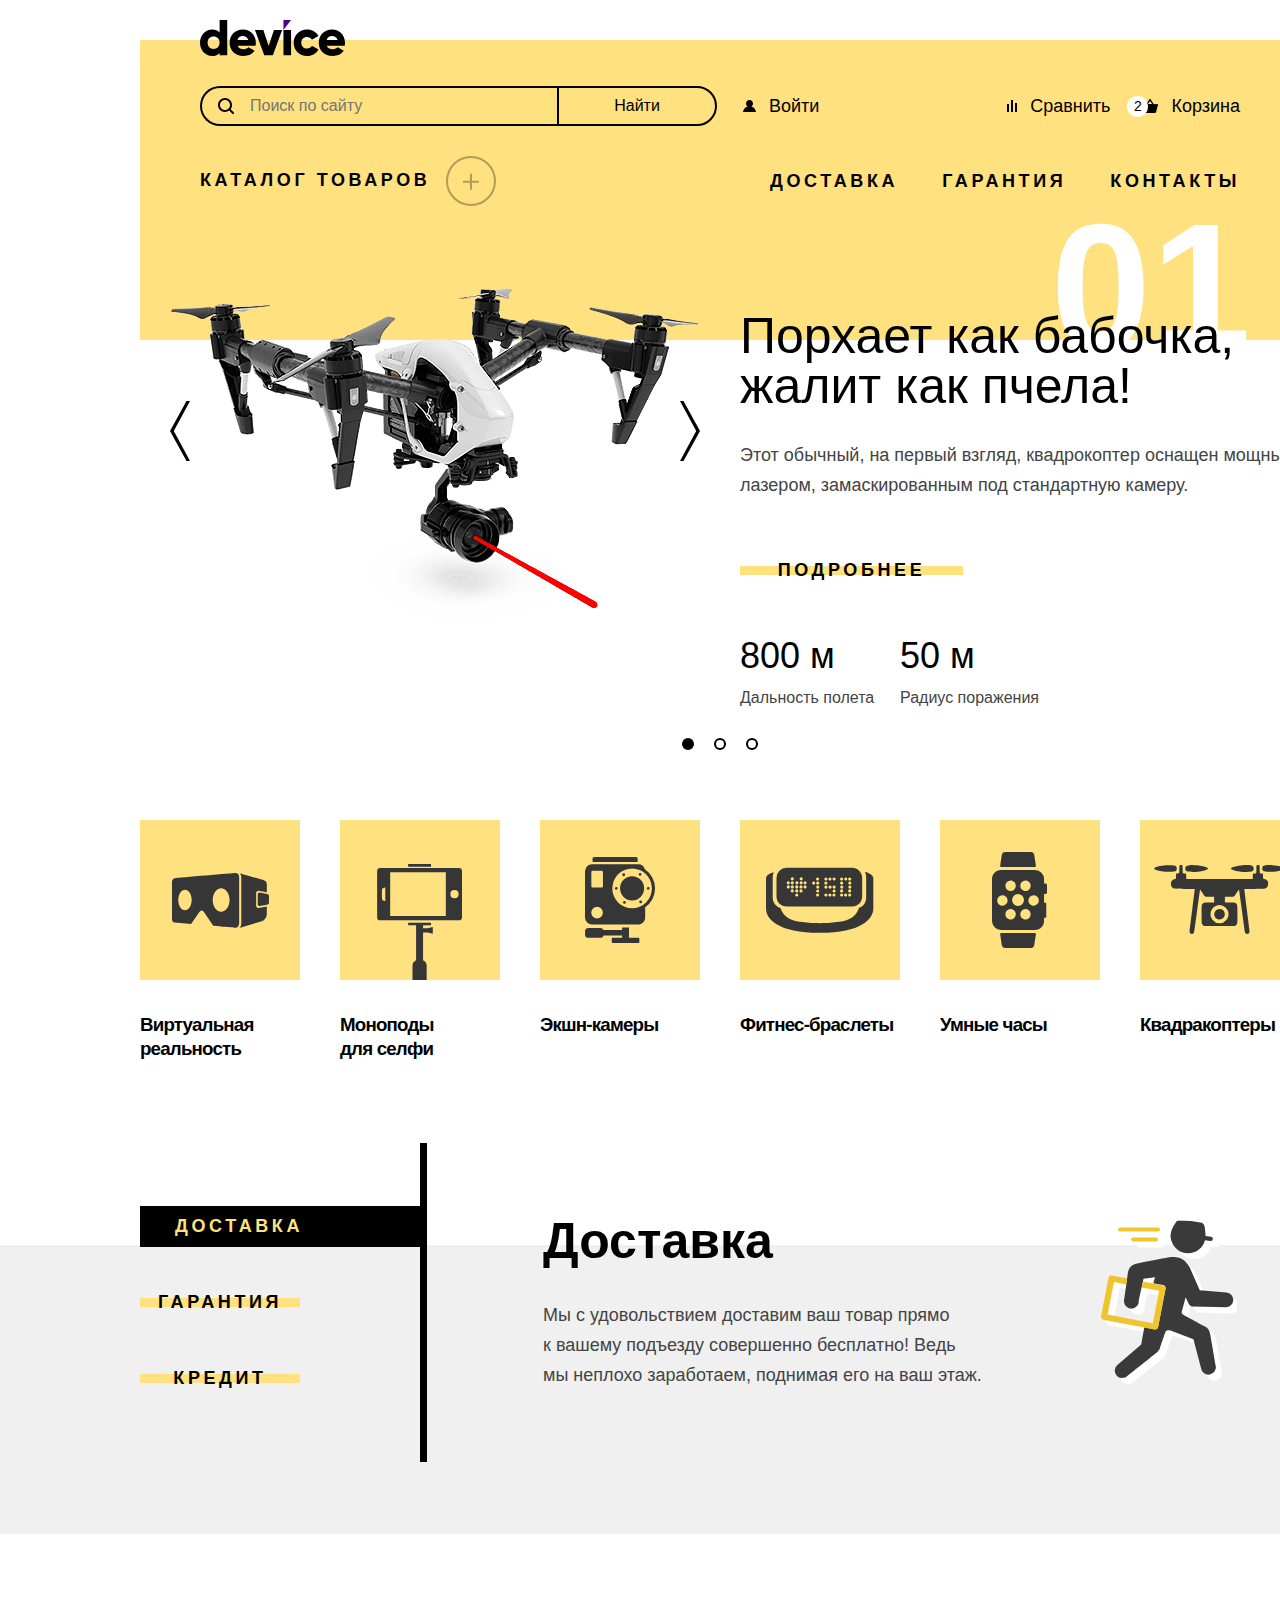
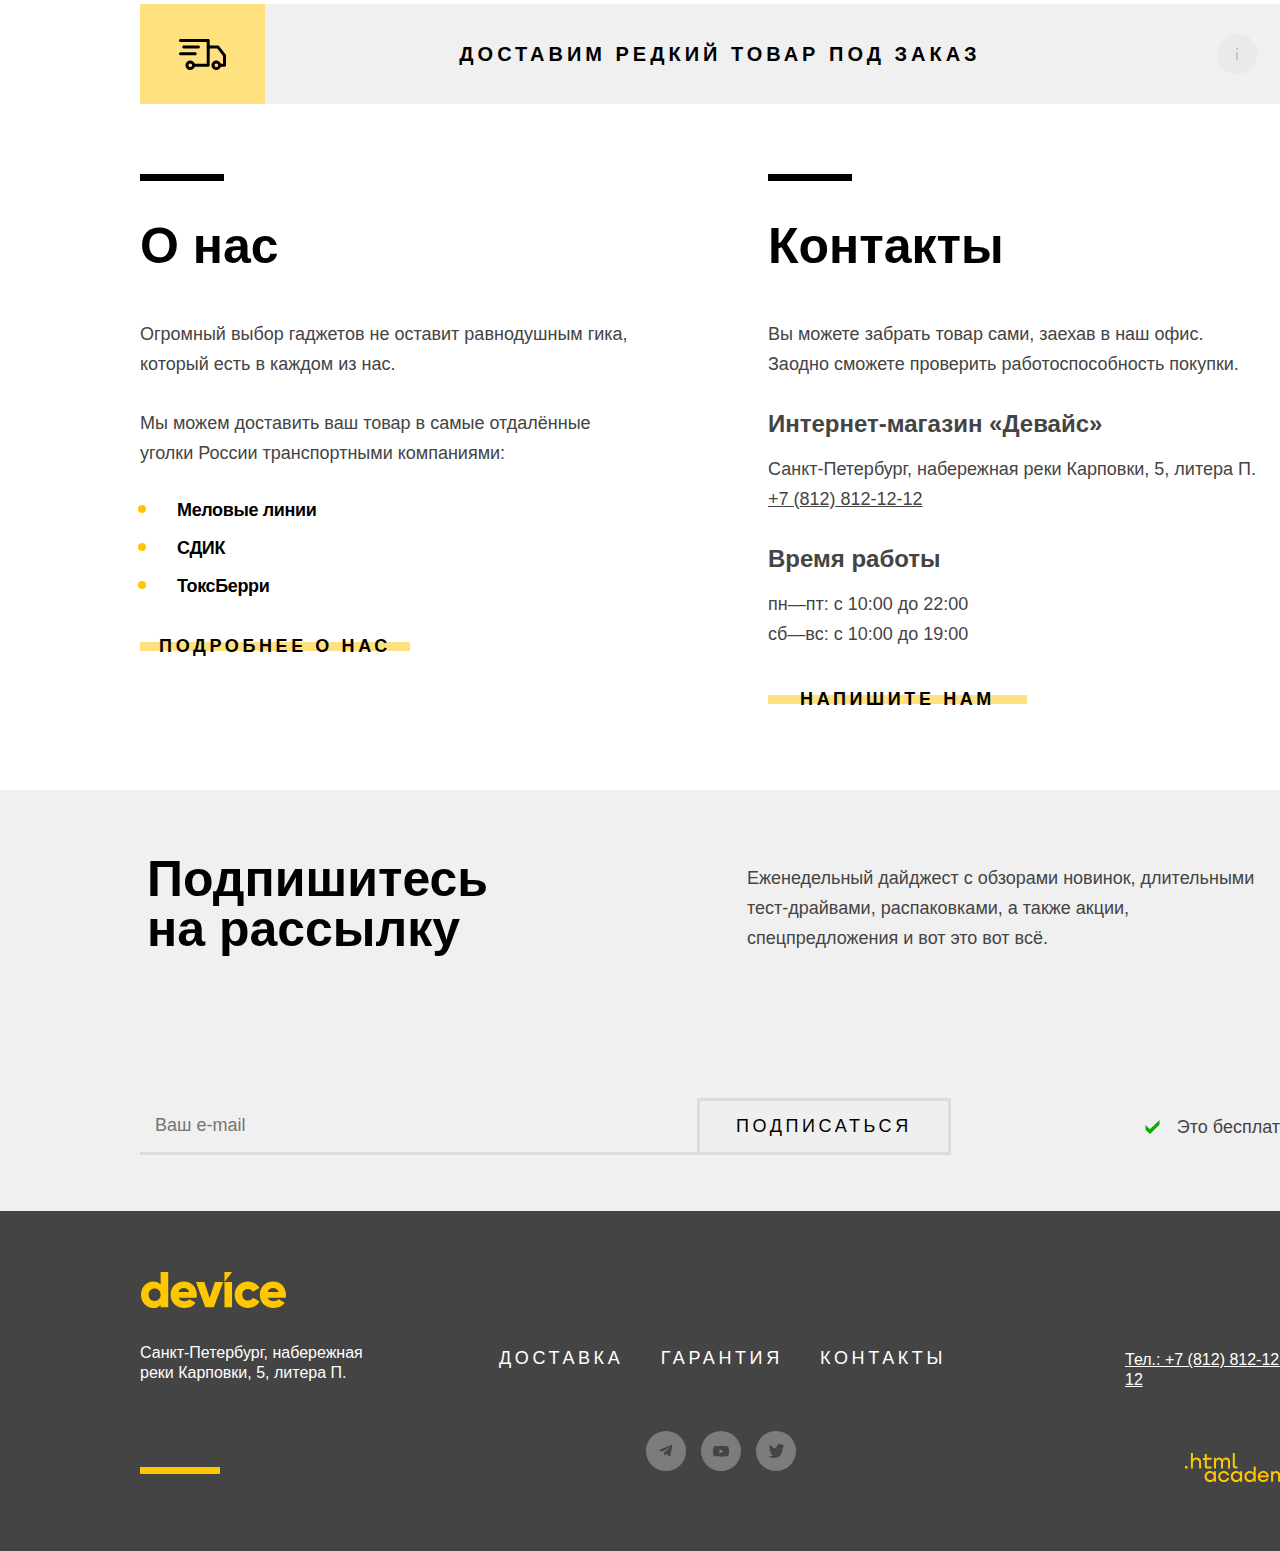
==== commit 43124970: "Исправления в проекте по чек-листу" ====
--- a/index.html
+++ b/index.html
@@ -115,8 +115,8 @@
                   </li>
                 </ul>
                 <div class="cart-items-info">
-                  <span class="cart-item-number">Товаров: 2</span>
-                  <span class="cart-items-price">Сумма: 2000</span>
+                  <span class="cart-item-number">Товаров: <span>2</span></span>
+                  <span class="cart-items-price">Сумма: <span>2000</span> ₽</span>
                 </div>
                 <div class="cart-list-button-wrapper">
                   <button class="cart-list-button">Открыть корзину</button>
@@ -147,7 +147,7 @@
             </ul>
             <ul class="navigation-catalog-list">
               <li class="navigation-catalog-item">
-                <a class="navigation-catalog-link navigation-link-current" href="#">Фитнес-браслеты</a>
+                <a class="navigation-catalog-link" href="#">Фитнес-браслеты</a>
               </li>
               <li class="navigation-catalog-item">
                 <a class="navigation-catalog-link" href="#">Умные часы</a>
@@ -163,7 +163,7 @@
           <a class="navigation-category-link" href="#">Доставка</a>
         </li>
         <li class="navigation-item">
-          <a class="navigation-category-link  navigation-link-current" href="#">Гарантия</a>
+          <a class="navigation-category-link" href="#">Гарантия</a>
         </li>
         <li class="navigation-item">
           <a class="navigation-category-link" href="#">Контакты</a>
@@ -321,25 +321,23 @@
           <button class=" button capabilities-button" type="button" data-id="credit">Кредит</button>
         </div>
         <div class="capabilities-content-container">
-          <div class="capabilities-content active" id="delivery">
+          <div class="capabilities-content delivery active" id="delivery">
             <div class="capabilities-content-text">
               <h3 class="capabilities-content-title">Доставка</h3>
               <p class="capabilities-content-subtitle">Мы с удовольствием доставим ваш товар прямо
                 к вашему подъезду совершенно бесплатно! Ведь
                 мы неплохо заработаем, поднимая его на ваш этаж.</p>
             </div>
-            <img src="images/capabilities/delivery.svg" width="136" height="164" alt="Доставка товара">
           </div>
-          <div class="capabilities-content" id="guarantee">
+          <div class="capabilities-content guarantee" id="guarantee">
             <div class="capabilities-content-text">
               <h3 class="capabilities-content-title">Гарантия</h3>
               <p class="capabilities-content-subtitle">Если из-за возгорания купленного у нас товара у вас
                 сгорит дом — не переживайте, мы выдадим вам новый.
                 Товар, не дом, конечно же.</p>
             </div>
-            <img src="images/capabilities/guarantee.svg" width="171" height="195" alt="Гарантия на товары">
           </div>
-          <div class="capabilities-content" id="credit">
+          <div class="capabilities-content credit" id="credit">
             <div class="capabilities-content-text">
               <h3 class="capabilities-content-title">Кредит</h3>
               <p class="capabilities-content-subtitle">Залезть в долговую яму стало проще! Кредитные консультанты
@@ -347,7 +345,6 @@
                 для вас наиболее выгодные условия
                 кредита. Выгодные для банка, разумеется.</p>
             </div>
-            <img src="images/capabilities/credit.svg" width="158" height="188" alt="Кредит на товары">
           </div>
         </div>
       </div>
@@ -438,16 +435,14 @@
         <ul class="footer-social-list">
           <li class="footer-social-item">
             <a class="footer-social-link" href="https://t.me/htmlacademy" aria-label="Telegram">
-              <svg width="40" height="40" viewBox="0 0 40 40" fill="currentColor" xmlns="http://www.w3.org/2000/svg">
-                <circle cx="20" cy="20" r="20" />
-                <g clip-path="url(#clip0_48539_806)">
+              <svg width="14" height="12" viewBox="0 0 14 12" fill="currentColor" xmlns="http://www.w3.org/2000/svg">
+                <g clip-path="url(#clip0_19415_1305)">
                   <path
-                    d="M25.4431 14.0736L13.6231 18.6316C12.8164 18.9556 12.8211 19.4056 13.4751 19.6062L16.5097 20.5529L23.5311 16.1229C23.8631 15.9209 24.1664 16.0296 23.9171 16.2509L18.2284 21.3849H18.2271L18.2284 21.3856L18.0191 24.5136C18.3257 24.5136 18.4611 24.3729 18.6331 24.2069L20.1071 22.7736L23.1731 25.0382C23.7384 25.3496 24.1444 25.1896 24.2851 24.5149L26.2977 15.0296C26.5037 14.2036 25.9824 13.8296 25.4431 14.0736Z"
-                    fill="#444444" />
+                    d="M12.4431 0.0735832L0.623071 4.63158C-0.183596 4.95558 -0.178929 5.40558 0.475071 5.60625L3.50974 6.55292L10.5311 2.12292C10.8631 1.92092 11.1664 2.02958 10.9171 2.25092L5.2284 7.38492H5.22707L5.2284 7.38558L5.01907 10.5136C5.32574 10.5136 5.46107 10.3729 5.63307 10.2069L7.10707 8.77358L10.1731 11.0382C10.7384 11.3496 11.1444 11.1896 11.2851 10.5149L13.2977 1.02958C13.5037 0.203583 12.9824 -0.170417 12.4431 0.0735832Z" />
                 </g>
                 <defs>
-                  <clipPath id="clip0_48539_806">
-                    <rect width="14" height="12" fill="white" transform="translate(13 14)" />
+                  <clipPath id="clip0_19415_1305">
+                    <rect width="14" height="12" fill="white" />
                   </clipPath>
                 </defs>
               </svg>
@@ -455,16 +450,14 @@
           </li>
           <li class="footer-social-item">
             <a class="footer-social-link" href="https://www.youtube.com/user/htmlacademyru" aria-label="YouTube">
-              <svg width="40" height="40" viewBox="0 0 40 40" fill="currentColor" xmlns="http://www.w3.org/2000/svg">
-                <circle cx="20" cy="20" r="20" />
-                <g clip-path="url(#clip0_48539_811)">
+              <svg width="16" height="11" viewBox="0 0 16 11" fill="currentColor" xmlns="http://www.w3.org/2000/svg">
+                <g clip-path="url(#clip0_19415_1383)">
                   <path
-                    d="M27.6671 16.6746C27.5765 16.3515 27.4 16.0589 27.1564 15.828C26.9059 15.59 26.5989 15.4197 26.2644 15.3333C25.0124 15.0033 19.9964 15.0033 19.9964 15.0033C17.9053 14.9795 15.8147 15.0842 13.7364 15.3166C13.4019 15.4094 13.0955 15.5835 12.8444 15.8233C12.5977 16.0606 12.4191 16.3533 12.3257 16.674C12.1015 17.8818 11.9926 19.1082 12.0004 20.3366C11.9924 21.564 12.1011 22.79 12.3257 23.9993C12.4171 24.3186 12.5951 24.61 12.8424 24.8453C13.0897 25.0806 13.3977 25.2506 13.7364 25.3406C15.0051 25.67 19.9964 25.67 19.9964 25.67C22.0902 25.6938 24.1835 25.5892 26.2644 25.3566C26.5989 25.2702 26.9059 25.1 27.1564 24.862C27.3999 24.6311 27.5762 24.3385 27.6664 24.0153C27.8965 22.8079 28.0083 21.581 28.0004 20.352C28.0177 19.1177 27.906 17.885 27.6671 16.674V16.6746ZM18.4017 22.6193V18.0546L22.5751 20.3373L18.4017 22.6193Z"
-                    fill="#444444" />
+                    d="M15.6671 1.67464C15.5765 1.35146 15.4 1.05887 15.1564 0.827973C14.9059 0.589975 14.5989 0.41973 14.2644 0.333306C13.0124 0.00330585 7.99641 0.00330593 7.99641 0.00330593C5.9053 -0.0204856 3.8147 0.0841556 1.73641 0.316639C1.40187 0.409448 1.09545 0.583497 0.844411 0.823306C0.597745 1.06064 0.419078 1.35331 0.325745 1.67397C0.10154 2.8818 -0.00739387 4.1082 0.000411455 5.33664C-0.00758854 6.56397 0.101078 7.78997 0.325745 8.99931C0.417078 9.31864 0.595078 9.60997 0.842411 9.84531C1.08974 10.0806 1.39774 10.2506 1.73641 10.3406C3.00508 10.67 7.99641 10.67 7.99641 10.67C10.0902 10.6938 12.1835 10.5892 14.2644 10.3566C14.5989 10.2702 14.9059 10.1 15.1564 9.86197C15.3999 9.63112 15.5762 9.33849 15.6664 9.01531C15.8965 7.80794 16.0083 6.58103 16.0004 5.35197C16.0177 4.11771 15.906 2.88502 15.6671 1.67397V1.67464ZM6.40174 7.61931V3.05464L10.5751 5.33731L6.40174 7.61931Z" />
                 </g>
                 <defs>
-                  <clipPath id="clip0_48539_811">
-                    <rect width="16" height="11" fill="white" transform="translate(12 15)" />
+                  <clipPath id="clip0_19415_1383">
+                    <rect width="16" height="11" fill="white" />
                   </clipPath>
                 </defs>
               </svg>
@@ -472,11 +465,9 @@
           </li>
           <li class="footer-social-item">
             <a class="footer-social-link" href="https://twitter.com/htmlacademy_ru" aria-label="Twitter">
-              <svg width="40" height="40" viewBox="0 0 40 40" fill="currentColor" xmlns="http://www.w3.org/2000/svg">
-                <circle cx="20" cy="20" r="20" />
+              <svg width="15" height="15" viewBox="0 0 15 15" fill="currentColor" xmlns="http://www.w3.org/2000/svg">
                 <path
-                  d="M22.7 13.1551C24.2 12.6551 25.3 13.4551 25.9 14.2551C26.4 14.0551 27 13.8551 27.6 13.6551C27.6 14.4551 27.1 15.0551 26.8 15.2551C27.5 15.4551 28 14.8551 28 14.8551C27.9 15.7551 27.1 16.5551 26.6 16.7551C26.4 23.0551 23.8 27.1551 17.7 27.0551C17.2 27.0551 17.8 27.0551 17.3 27.0551C17 27.0551 13.6 26.6551 13 25.2551C15 25.4551 16.4 24.8551 17.1 24.1551C16.3 23.8551 14.7 23.7551 14.5 21.3551C14.8 21.5551 15 21.6551 15.6 21.5551C14.5 20.7551 13.3 20.0551 13.4 18.0551C13.7 18.3551 14.3 18.5551 14.6 18.4551C14 18.2551 12.8 15.3551 13.8 13.8551C15.4 15.5551 17.1 17.2551 20.1 17.3551C20.3 15.2551 21.1 13.8551 22.7 13.1551Z"
-                  fill="#444444" />
+                  d="M9.7 0.155143C11.2 -0.344857 12.3 0.455143 12.9 1.25514C13.4 1.05514 14 0.855143 14.6 0.655143C14.6 1.45514 14.1 2.05514 13.8 2.25514C14.5 2.45514 15 1.85514 15 1.85514C14.9 2.75514 14.1 3.55514 13.6 3.75514C13.4 10.0551 10.8 14.1551 4.7 14.0551C4.2 14.0551 4.8 14.0551 4.3 14.0551C4 14.0551 0.6 13.6551 0 12.2551C2 12.4551 3.4 11.8551 4.1 11.1551C3.3 10.8551 1.7 10.7551 1.5 8.35514C1.8 8.55514 2 8.65514 2.6 8.55514C1.5 7.75514 0.3 7.05514 0.4 5.05514C0.7 5.35514 1.3 5.55514 1.6 5.45514C1 5.25514 -0.2 2.35514 0.8 0.855143C2.4 2.55514 4.1 4.25514 7.1 4.35514C7.3 2.25514 8.1 0.855143 9.7 0.155143Z" />
               </svg>
             </a>
           </li>
@@ -533,7 +524,6 @@
           </label>
           <input class="field field-delivery" type="text" id="modal-delivery-items" name="modal-delivery-items"
             placeholder="В свободной форме">
-          <span class="error-text"></span>
         </p>
 
 
@@ -550,9 +540,8 @@
                   <path d="M14 11H12V19H14V11Z" fill="black" />
                 </svg>
               </button>
-              <span class="tooltip-text" role="tooltip" id="tooltip-label-date">Постараемся найти, сколько
-                нужно. Привезём сколько получится по требованиям
-                к провозу багажа.</span>
+              <span class="tooltip-text" role="tooltip" id="tooltip-label-date">Постараемся найти, сколько нужно. Привезём сколько получится по требованиям 
+                к провозу багажа.</span>
             </span>
           </span>
           <div class="number">
@@ -561,7 +550,6 @@
               name="modal-delivery-number" value="1" required>
             <button class="number-plus" type="button"></button>
           </div>
-          <span class="error-text"></span>
         </div>
         <button class="button modal-delivery-button" type="submit">Отправить</button>
       </form>
--- a/styles/style.css
+++ b/styles/style.css
@@ -238,7 +238,7 @@
 }
 
 .search-button:not(:disabled):active {
-  color: #444444;
+  color: rgba(255, 255, 255, 0.3);
 }
 
 .search-button-wrapper:has(.search-button:focus-visible) {
@@ -260,9 +260,13 @@
   padding: 0;
 }
 
-.authorized {
+/* .authorized {
   display: flex;
   gap: 28px;
+} */
+
+.user-menu-link.authorized {
+  opacity: 0.3;
 }
 
 .user-menu {
@@ -300,13 +304,11 @@
 .user-menu-link.cart::before {
   content: attr(data-value);
   font-size: 14px;
-  line-height: 20px;
+  line-height: 21px;
   background-color: #ffffff;
   position: absolute;
-  border-radius: 100%;
-  width: 21px;
-  height: 21px;
-  top: 5px;
+  border-radius: 10px;
+  min-width: 21px;
   left: -15px;
 }
 
@@ -335,8 +337,8 @@
   display: none;
   position: absolute;
   top: 35px;
-  right: -75px;
-  z-index: 1;
+  right: -77px;
+  z-index: 2;
   box-sizing: border-box;
   font-weight: 400;
   font-size: 16px;
@@ -354,7 +356,7 @@
   height: 6px;
   position: absolute;
   bottom: 100%;
-  left: 50%;
+  left: 48%;
   margin-left: auto;
   margin-right: auto;
 }
@@ -397,6 +399,7 @@
   background: transparent;
   border: none;
   cursor: pointer;
+  padding: 0;
 }
 
 .cart-item:last-child {
@@ -428,8 +431,9 @@
 
 .cart-items-info {
   display: flex;
-  justify-content: space-between;
-  padding: 20px;
+  justify-content: space-around;
+  gap: 70px;
+  padding: 12px;
   background-color: #1a1a1a;
 }
 
@@ -575,6 +579,7 @@
   outline: none;
 }
 
+/* Style for active link */
 .navigation-link-current::before {
   content: "";
   position: absolute;
@@ -594,11 +599,23 @@
   min-height: 120px;
   top: 35px;
   left: -60px;
-  padding: 33px 60px 27px;
+  padding: 25px 60px 33px;
   bottom: 0;
   background-color: #ffe17f;
   z-index: 1;
-  gap: 15px;
+  gap: 30px;
+}
+
+/* Style for active link (subcatalog) */
+.navigation-catalog-link-current::before {
+  content: "";
+  position: absolute;
+  right: 0;
+  bottom: -4px;
+  left: -1px;
+  width: 100%;
+  height: 1px;
+  background-color: #000000;
 }
 
 .navigation-catalog-show {
@@ -609,6 +626,14 @@
   width: 222px;
   list-style-type: none;
   padding: 0;
+}
+
+.navigation-catalog-list:nth-child(2) {
+  width: 182px;
+}
+
+.navigation-catalog-item {
+  margin-bottom: 6px;
 }
 
 .navigation-item:focus-within .navigation-catalog {
@@ -767,7 +792,7 @@
   position: absolute;
   left: 0;
   right: 0;
-  bottom: -4px;
+  bottom: -7px;
   display: flex;
   flex-wrap: wrap;
   justify-content: center;
@@ -777,7 +802,7 @@
 }
 
 .slider-pagination-item {
-  margin: 0 10px;
+  padding: 0 10px;
 }
 
 .slider-pagination-button {
@@ -933,12 +958,12 @@
   background: linear-gradient(#000000, #000000);
   width: 280px;
   text-align: left;
-  padding-left: 18px;
+  padding-left: 35px;
 }
 
 .capabilities-button.active:not(:disabled):hover,
 .capabilities-button.active:not(:disabled):active {
-  padding-left: 40px;
+  padding-left: 60px;
 }
 
 .capabilities-content {
@@ -954,6 +979,24 @@
 
 .capabilities-content-text {
   width: 479px;
+}
+
+.capabilities-content.delivery {
+  background-image: url("../images/capabilities/delivery.svg");
+  background-repeat: no-repeat;
+  background-position: right;
+}
+
+.capabilities-content.guarantee {
+  background-image: url("../images/capabilities/guarantee.svg");
+  background-repeat: no-repeat;
+  background-position: right;
+}
+
+.capabilities-content.credit {
+  background-image: url("../images/capabilities/credit.svg");
+  background-repeat: no-repeat;
+  background-position: right;
 }
 
 .capabilities-content-title {
@@ -981,7 +1024,6 @@
   padding: 0;
   min-height: 100px;
   align-items: center;
-  justify-content: center;
   font-family: "Raleway", sans-serif;
   font-weight: 800;
   font-size: 20px;
@@ -1188,7 +1230,7 @@
 
 .subscription-wrapper {
   padding-top: 64px;
-  padding-bottom: 55px;
+  padding-bottom: 56px;
 }
 
 .subscription-text {
@@ -1307,12 +1349,12 @@
 }
 
 .footer-address {
-  margin-top: 28px;
+  margin-top: 26px;
 }
 
 .footer-info {
-  margin-top: 61px;
-  margin-bottom: 77px;
+  padding-top: 61px;
+  padding-bottom: 77px;
   width: 240px;
   position: relative;
 }
@@ -1321,12 +1363,13 @@
   content: "";
   width: 80px;
   height: 7px;
-  bottom: 10px;
+  bottom: 77px;
   position: absolute;
   background-color: #ffc700;
 }
 
 .footer-logo-link {
+  display: inline-block;
   padding-left: 1px;
 }
 
@@ -1352,8 +1395,8 @@
 .footer-details {
   display: flex;
   flex-direction: column;
-  margin-top: 132px;
-  margin-bottom: 61px;
+  padding-top: 132px;
+  padding-bottom: 61px;
   margin-right: 60px;
   width: 447px;
 }
@@ -1363,8 +1406,8 @@
   flex-direction: column;
   align-items: flex-end;
   gap: 63px;
-  margin-top: 139px;
-  margin-bottom: 65px;
+  padding-top: 139px;
+  padding-bottom: 65px;
   width: 175px;
 }
 
@@ -1385,13 +1428,14 @@
 }
 
 .footer-social-list {
+  width: 444px;
   display: flex;
   justify-content: center;
   flex-wrap: wrap;
-  gap: 13px;
+  gap: 15px;
   list-style-type: none;
   margin: 0;
-  padding: 0 8px 0 0;
+  padding: 0;
 }
 
 .footer-menu-link {
@@ -1426,18 +1470,23 @@
 }
 
 .footer-social-link {
-  color: #ffffff;
-  opacity: 0.3;
+  display: flex;
+  justify-content: center;
+  align-items: center;
+  width: 40px;
+  height: 40px;
+  background-color: rgba(255, 255, 255, 0.3);
+  color: #444444;
+  border-radius: 50%;
 }
 
 .footer-social-link:hover {
-  color: #ffc700;
-  opacity: 1;
+  background-color: #ffc700;
 }
 
 .footer-social-link:active {
-  color: #ffc700;
-  fill-opacity: 0.3;
+  background-color: #ffc700;
+  color: rgba(68, 68, 68, 0.3);
 }
 
 .footer-social-link:focus-visible {
@@ -1558,6 +1607,7 @@
   background: transparent;
   border: none;
   cursor: pointer;
+  padding: 0;
 }
 
 .modal-close-button:hover {
@@ -1584,7 +1634,8 @@
   display: flex;
   flex-wrap: wrap;
   width: 760px;
-  gap: 40px;
+  row-gap: 42px;
+  column-gap: 40px;
 }
 
 .field-group {
@@ -1596,6 +1647,8 @@
 .form-label {
   margin-bottom: 14px;
   font-weight: 700;
+  letter-spacing: -0.2px;
+  line-height: 20px;
 }
 
 .form-label-icon {
@@ -1661,6 +1714,10 @@
   outline: 2px solid #ff3d3d;
 }
 
+.error-text {
+  min-height: 20px;
+}
+
 .error .error-text {
   font-size: 14px;
   line-height: 20px;
@@ -1750,7 +1807,6 @@
 /* Tooltip */
 .tooltip {
   position: absolute;
-  margin-top: 4px;
   margin-left: 8px;
   width: 26px;
   height: 26px;
@@ -1781,12 +1837,12 @@
   font-size: 16px;
   line-height: 20px;
   font-weight: 400;
-  padding: 17px;
+  padding: 19px 17px 27px 19px;
   width: 164px;
   box-shadow: 0 10px 0 0 rgb(0 0 0 / 10%);
   position: absolute;
   top: 33px;
-  margin-top: 7px;
+  margin-top: 3px;
   right: -19px;
   z-index: 1;
   display: none;
@@ -1903,6 +1959,7 @@
 }
 
 .catalog-products-subtitle {
+  max-width: 300px;
   margin: 0;
   padding: 25px 0;
   font-size: 16px;
@@ -2005,7 +2062,10 @@
   cursor: pointer;
 }
 
-.range-toggle:hover,
+.range-toggle:hover {
+  border: 2px solid rgba(0, 0, 0, 0.5);
+}
+
 .range-toggle:active {
   background: #000000;
 }
@@ -2180,7 +2240,7 @@
 }
 
 .sorting-button {
-  opacity: 0.2;
+  color: rgba(0, 0, 0, 0.2);
   cursor: pointer;
   border: none;
   background-color: transparent;
@@ -2190,11 +2250,11 @@
 }
 
 .sorting-button:hover {
-  opacity: 0.5;
+  color: rgba(0, 0, 0, 0.5);
 }
 
 .sorting-button:active {
-  opacity: 1;
+  color: rgba(0, 0, 0, 1);
 }
 
 .sorting-button:focus-visible {
@@ -2404,7 +2464,8 @@
   letter-spacing: 0.2em;
   text-transform: uppercase;
   text-align: center;
-  border: 3px solid #dcdcdc;
+  border: 3px solid #e5e5e5;
+  color: #000000;
   cursor: pointer;
 }
 
@@ -2455,8 +2516,7 @@
   align-items: center;
   font-size: 16px;
   line-height: 20px;
-  color: #444444;
-  opacity: 0.3;
+  color: rgba(68, 68, 68, 0.3);
   text-align: center;
   text-decoration: none;
   min-width: 40px;
@@ -2464,15 +2524,15 @@
 }
 
 .pagination-current {
-  opacity: 0.6;
+  color: rgba(68, 68, 68, 0.6);
 }
 
 .pagination-link:hover {
-  opacity: 1;
+  color: rgba(68, 68, 68, 1);
 }
 
 .pagination-link:active {
-  opacity: 0.1;
+  color: rgba(68, 68, 68, 0.1);
 }
 
 .pagination-link:focus-visible {
@@ -2500,35 +2560,30 @@
   text-decoration: none;
 }
 
-.pagination-item.previous-button:not(.pagination-disabled):hover {
+.pagination-prev:not(.pagination-disabled):hover {
   background-color: #dcdcdc;
 }
 
-.pagination-item.next-button:hover {
+.pagination-show-more:not(.pagination-disabled):hover {
   background-color: #dcdcdc;
 }
 
-.pagination-item.previous-button:not(.pagination-disabled):active {
-  opacity: 0.3;
-}
-
-.pagination-item.next-button:active {
-  opacity: 0.3;
-}
-
-.pagination-item:has(.pagination-prev:focus-visible),
-.pagination-item:has(.pagination-show-more:focus-visible) {
-  outline: 2px solid #af4fff;
+.pagination-prev:not(.pagination-disabled):active {
+  color: rgba(0, 0, 0, 0.3);
+}
+
+.pagination-show-more:not(.pagination-disabled):active {
+  color: rgba(0, 0, 0, 0.3);
 }
 
 .pagination-prev:focus-visible,
 .pagination-show-more:focus-visible {
-  outline: none;
-}
-
-@supports not selector(:focus-visible) {
-  .pagination-item:has(.pagination-prev:focus),
-  .pagination-item:has(.pagination-show-more:focus) {
+  outline: 2px solid #af4fff;
+}
+
+@supports not selector(:focus-visible) {
+  .pagination-prev:focus,
+  .pagination-show-more:focus {
     outline: 2px solid #af4fff;
     outline-offset: 2px;
   }
@@ -2536,5 +2591,5 @@
 
 .pagination-disabled {
   opacity: 0.3;
-  cursor: auto;
-}
+  cursor: default;
+}
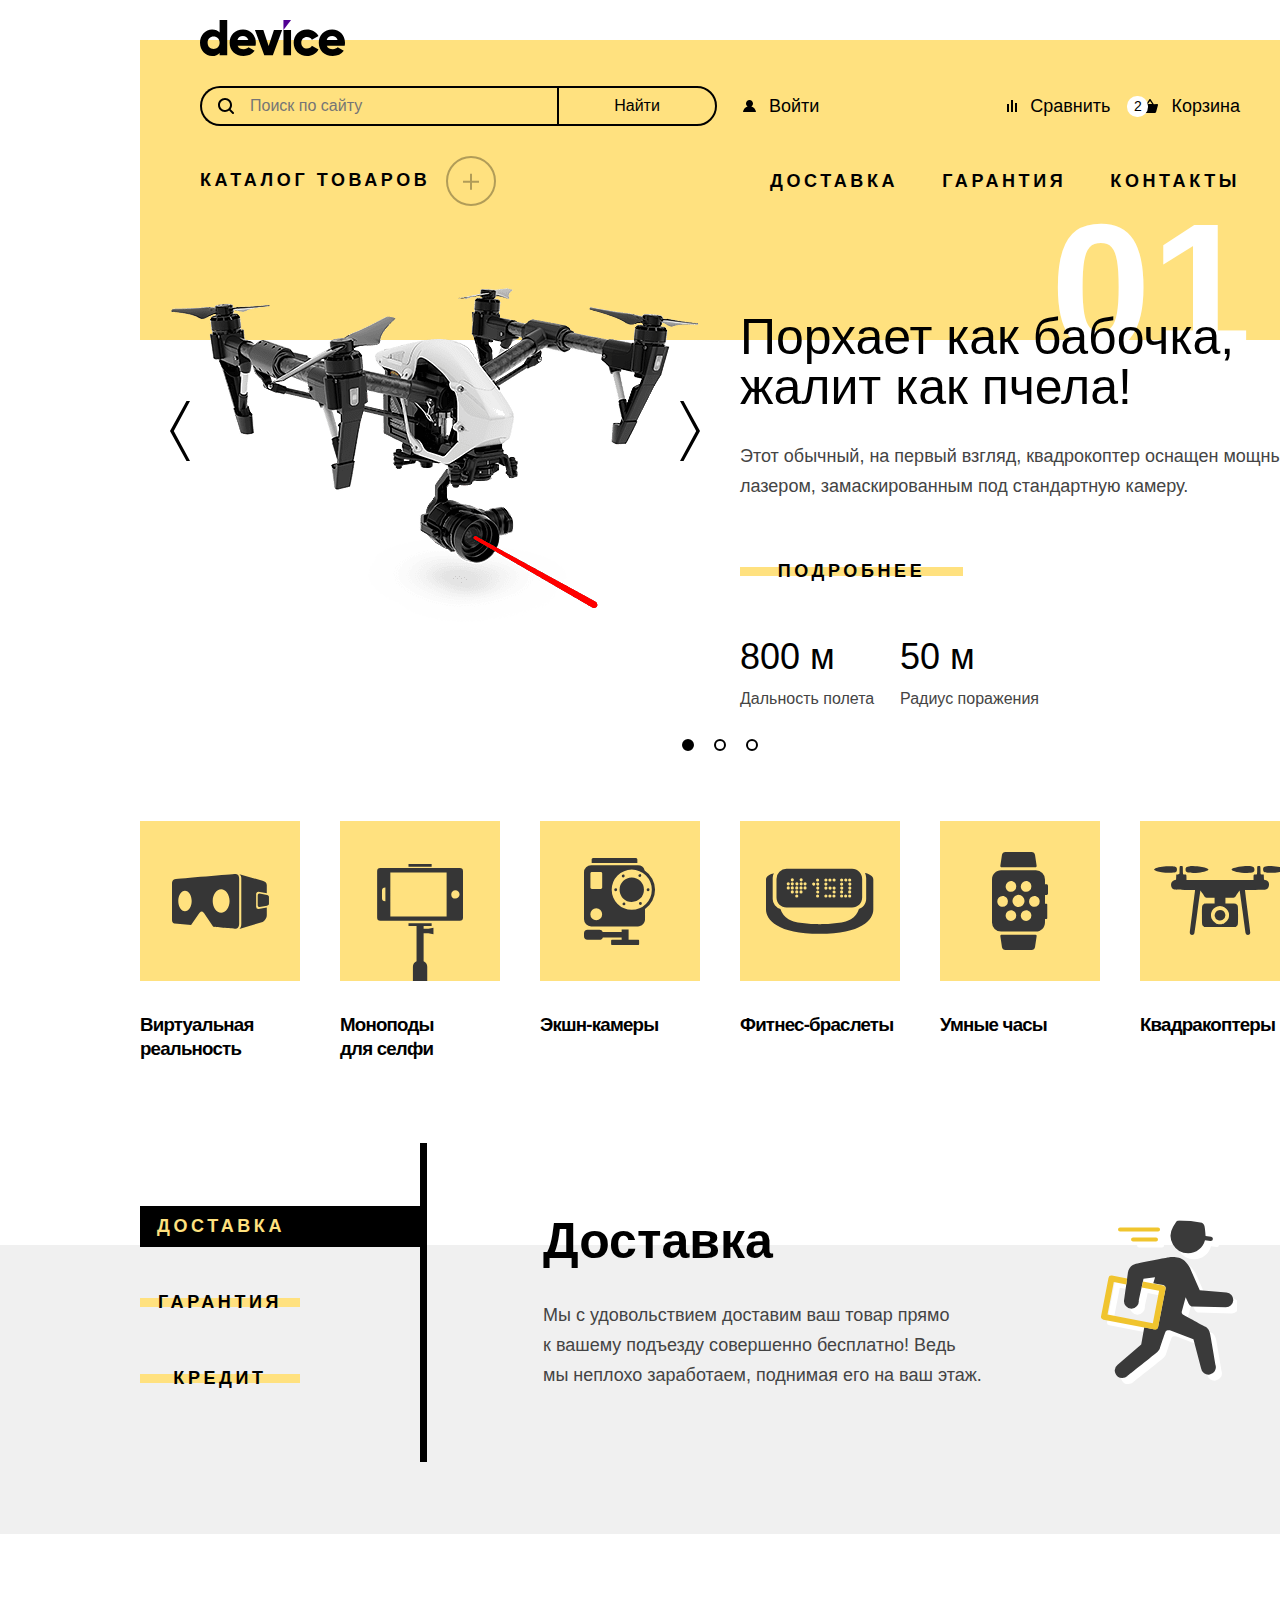
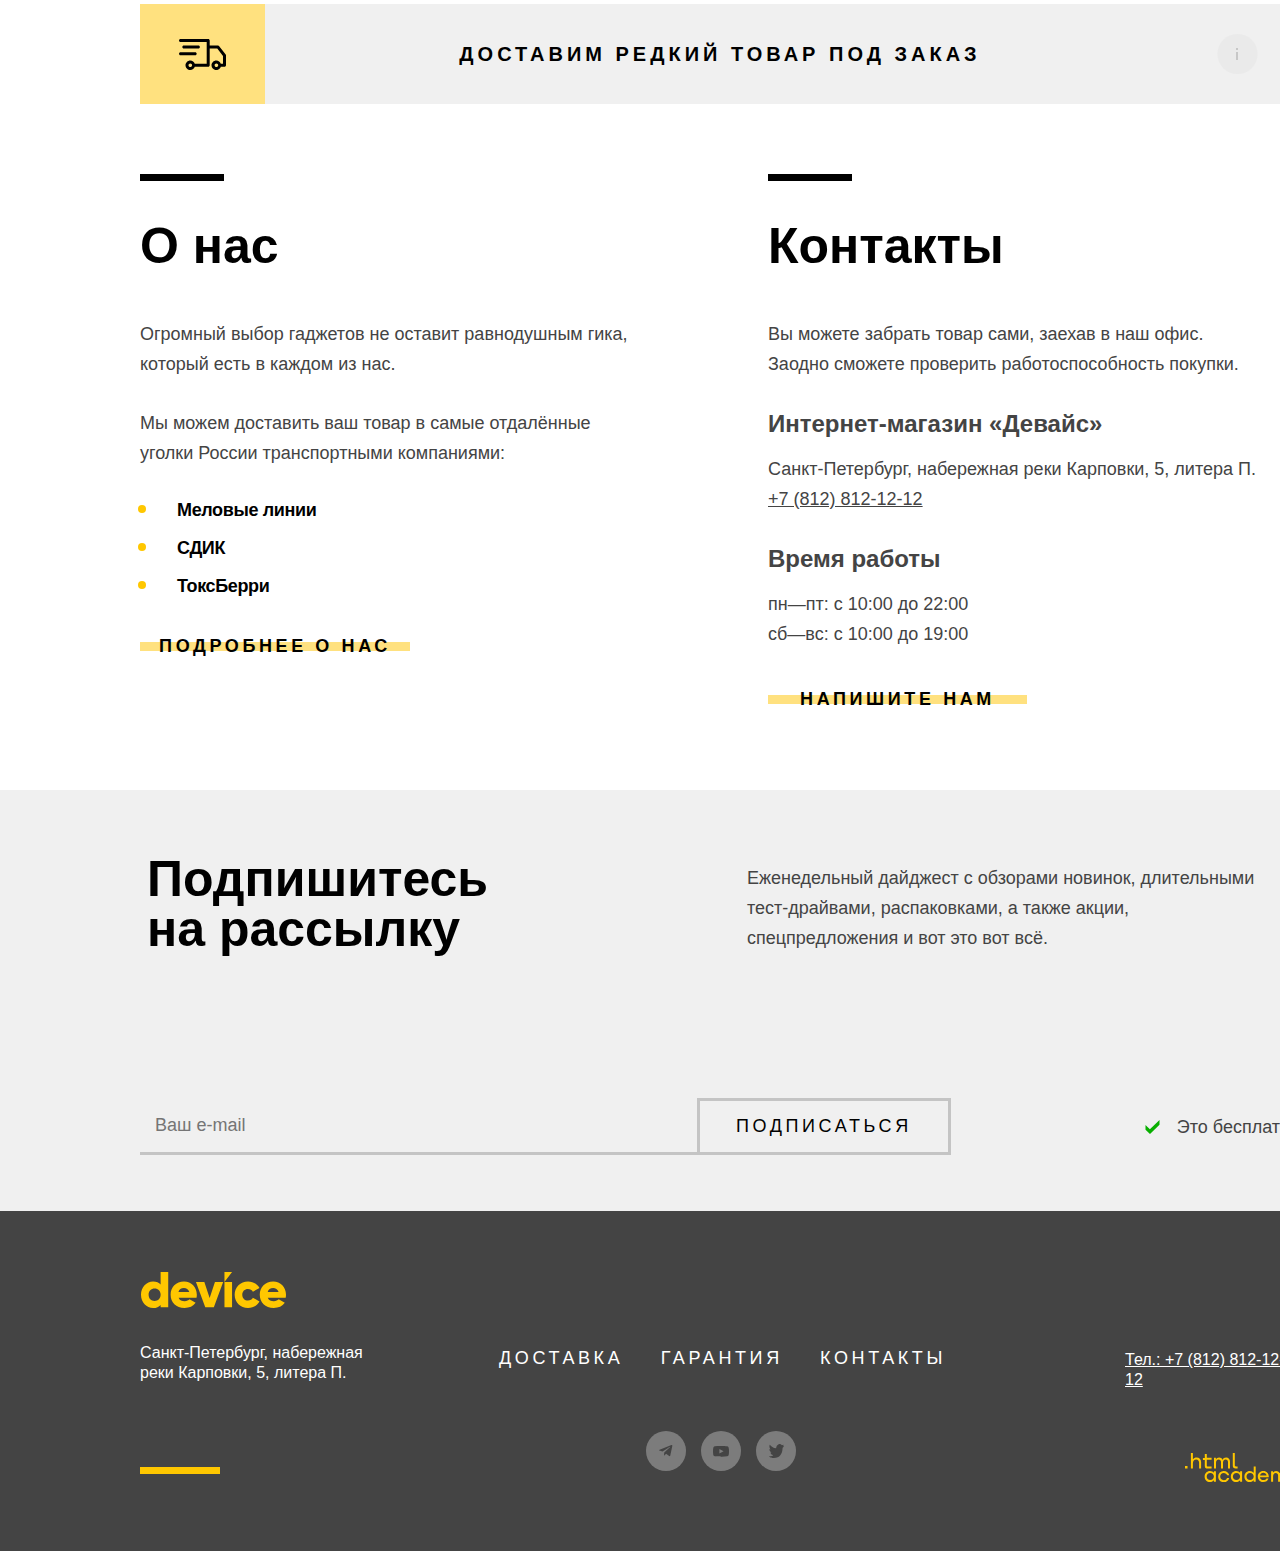
==== commit fa11630f: "Исправление поля формы подписки" ====
--- a/index.html
+++ b/index.html
@@ -22,7 +22,7 @@
     <div class="header-container">
       <form class="header-search" action="https://echo.htmlacademy.ru/" method="get">
         <div class="search-field-wrapper">
-          <input class="search-field" type="search" name="menu-search" placeholder="Поиск по сайту">
+          <input class="search-field" type="search" name="menu-search" placeholder="Поиск по сайту" required>
         </div>
         <div class="search-button-wrapper">
           <button class="search-button" type="submit">Найти</button>
@@ -84,7 +84,7 @@
                 <ul class="cart-items-list">
                   <li class="cart-item">
                     <a class="cart-item-link" href="#">
-                      <img class="cart-item-image" src="images/cart-item-img.png" width="39" height="43"
+                      <img class="cart-item-image" src="images/cart-item-img.jpg" width="39" height="43"
                         alt="Любительская селфи-палка">
                       <p class="cart-item-title">Любительская селфи-палка</p>
                     </a>
@@ -99,7 +99,7 @@
                   </li>
                   <li class="cart-item">
                     <a class="cart-item-link" href="#">
-                      <img class="cart-item-image" src="images/cart-item-img-2.png" width="39" height="43"
+                      <img class="cart-item-image" src="images/cart-item-img-2.jpg" width="39" height="43"
                         alt="Любительская селфи-палка">
                       <p class="cart-item-title">Профессиональная
                         селфи-палка</p>
@@ -119,7 +119,7 @@
                   <span class="cart-items-price">Сумма: <span>2000</span> ₽</span>
                 </div>
                 <div class="cart-list-button-wrapper">
-                  <button class="cart-list-button">Открыть корзину</button>
+                  <button class="cart-list-button" type="button">Открыть корзину</button>
                 </div>
               </div>
             </div>
@@ -260,51 +260,32 @@
     <section class="categories container">
       <h2 class="visually-hidden">Категории товаров</h2>
       <ul class="categories-list">
-        <li class="categories-item">
-          <a class="categories-item-image" href="#">
-            <img src="images/categories/category-item-vurtual-reality.svg" width="97" height="54"
-              alt="Виртуальная реальность">
-          </a>
+        <li class="categories-item virtual-reality">
           <a class="categories-item-title" href="#">
             <h3>Виртуальная реальность</h3>
           </a>
         </li>
-        <li class="categories-item">
-          <a class="categories-item-image selfie-monopod" href="#">
-            <img src="images/categories/category-item-selfie.svg" width="86" height="117" alt="Моноподы для селфи">
-          </a>
+        <li class="categories-item selfie-monopod">
           <a class="categories-item-title" href="#">
             <h3>Моноподы <br> для селфи</h3>
           </a>
         </li>
-        <li class="categories-item">
-          <a class="categories-item-image" href="#">
-            <img src="images/categories/category-item-cameras.svg" width="71" height="87" alt="Экшн-камеры">
-          </a>
+        <li class="categories-item cameras">
           <a class="categories-item-title" href="#">
             <h3>Экшн-камеры</h3>
           </a>
         </li>
-        <li class="categories-item">
-          <a class="categories-item-image" href="#">
-            <img src="images/categories/category-item-bracelets.svg" width="108" height="65" alt="Фитнес-браслеты">
-          </a>
+        <li class="categories-item bracelets">
           <a class="categories-item-title" href="#">
             <h3>Фитнес-браслеты</h3>
           </a>
         </li>
-        <li class="categories-item">
-          <a class="categories-item-image" href="#">
-            <img src="images/categories/category-item-watch.svg" width="56" height="98" alt="Умные часы">
-          </a>
+        <li class="categories-item watch">
           <a class="categories-item-title" href="#">
             <h3>Умные часы</h3>
           </a>
         </li>
-        <li class="categories-item">
-          <a class="categories-item-image" href="#">
-            <img src="images/categories/category-item-quadcopter.svg" width="132" height="69" alt="Квадракоптеры">
-          </a>
+        <li class="categories-item quadcopter">
           <a class="categories-item-title" href="#">
             <h3>Квадракоптеры</h3>
           </a>
@@ -395,7 +376,7 @@
         </div>
         <div class="subscription-form-container">
           <form class="subscription-form" action="https://echo.htmlacademy.ru/" method="post">
-            <input class="subscription-placeholder" type="email" name="user-email" placeholder="Ваш e-mail">
+            <input class="subscription-placeholder" type="text" name="user-email" placeholder="Ваш e-mail">
             <button class="subscription-button" type="submit">Подписаться</button>
           </form>
           <span class="subscription-span">Это бесплатно</span>
@@ -490,7 +471,7 @@
     <div class="modal modal-delivery">
       <section class="modal-header">
         <h2 class="modal-title">Доставка под заказ</h2>
-        <button class="modal-close-button">
+        <button class="modal-close-button" type="button">
           <svg width="26" height="26" viewBox="0 0 26 26" fill="none" xmlns="http://www.w3.org/2000/svg">
             <path
               d="M26 2.36364L23.6364 0L13 10.6364L2.36364 0L0 2.36364L10.6364 13L0 23.6364L2.36364 26L13 15.3636L23.6364 26L26 23.6364L15.3636 13L26 2.36364Z"
@@ -545,10 +526,14 @@
             </span>
           </span>
           <div class="number">
-            <button class="number-minus" type="button"></button>
+            <button class="number-minus" type="button">
+              <span class="visually-hidden">Уменьшить количество на единицу</span>
+            </button>
             <input class="field field-number" type="number" step="1" min="1" id="modal-delivery-number"
-              name="modal-delivery-number" value="1" required>
-            <button class="number-plus" type="button"></button>
+              name="modal-delivery-number" value="1">
+            <button class="number-plus" type="button">
+              <span class="visually-hidden">Добавить количество на единицу</span>
+            </button>
           </div>
         </div>
         <button class="button modal-delivery-button" type="submit">Отправить</button>
--- a/styles/style.css
+++ b/styles/style.css
@@ -260,11 +260,6 @@
   padding: 0;
 }
 
-/* .authorized {
-  display: flex;
-  gap: 28px;
-} */
-
 .user-menu-link.authorized {
   opacity: 0.3;
 }
@@ -379,7 +374,7 @@
   align-items: flex-start;
   gap: 23px;
   padding: 20px;
-  border-bottom: 1px solid rgb(26 26 26 / 100%);
+  border-bottom: 1px solid rgba(255, 255, 255, 0.1);
 }
 
 .cart-item-link {
@@ -475,7 +470,7 @@
 }
 
 .cart-list-button:not(:disabled):active {
-  color: rgb(0 0 0 / 30%);
+  color: rgba(0, 0, 0, 0.3);
 }
 
 /* Navigation */
@@ -675,7 +670,7 @@
 .slider-item.active {
   display: flex;
   justify-content: space-between;
-  align-items: end;
+  align-items: flex-start;
 }
 
 .slider-item-image {
@@ -692,6 +687,7 @@
 
 .slider-item-text {
   width: 560px;
+  padding-top: 106px;
 }
 
 .slider-item-text::before {
@@ -859,20 +855,54 @@
 }
 
 .categories-item {
+  display: flex;
+  flex-direction: column;
+  gap: 32px;
   width: 160px;
 }
 
-.categories-item-image {
-  display: flex;
-  align-items: center;
-  justify-content: center;
+.categories-item::before {
+  content: "";
   width: 160px;
   height: 160px;
-  margin-bottom: 33px;
   background-color: #ffe17f;
-}
-
-.categories-item-image:hover {
+  background-repeat: no-repeat;
+  background-position: center;
+  cursor: pointer;
+}
+
+.categories-item.virtual-reality::before {
+  content: "";
+  background-image: url("../images/categories/category-item-vurtual-reality.svg");
+}
+
+.categories-item.selfie-monopod::before {
+  content: "";
+  background-image: url("../images/categories/category-item-selfie.svg");
+  background-position: bottom;
+}
+
+.categories-item.cameras::before {
+  content: "";
+  background-image: url("../images/categories/category-item-cameras.svg");
+}
+
+.categories-item.bracelets::before {
+  content: "";
+  background-image: url("../images/categories/category-item-bracelets.svg");
+}
+
+.categories-item.watch::before {
+  content: "";
+  background-image: url("../images/categories/category-item-watch.svg");
+}
+
+.categories-item.quadcopter::before {
+  content: "";
+  background-image: url("../images/categories/category-item-quadcopter.svg");
+}
+
+.categories-item:hover::before {
   background-color: #ffc700;
 }
 
@@ -894,14 +924,6 @@
     outline: 2px solid #af4fff;
     outline-offset: 2px;
   }
-}
-
-.categories-item-image img {
-  display: block;
-}
-
-.selfie-monopod {
-  align-items: flex-end;
 }
 
 .categories-item-title {
@@ -958,12 +980,12 @@
   background: linear-gradient(#000000, #000000);
   width: 280px;
   text-align: left;
-  padding-left: 35px;
+  padding-left: 17px;
 }
 
 .capabilities-button.active:not(:disabled):hover,
 .capabilities-button.active:not(:disabled):active {
-  padding-left: 60px;
+  padding-left: 35px;
 }
 
 .capabilities-content {
@@ -1278,13 +1300,21 @@
   background: transparent;
   border: none;
   outline: none;
-  border-bottom: 3px solid #dcdcdc;
+  border-bottom: 3px solid #c4c4c4;
   padding-left: 15px;
   box-sizing: border-box;
 }
 
 .subscription-error {
   border-bottom: 3px solid #ff3d3d;
+}
+
+.subscription-placeholder:focus-visible {
+  background-color: #dcdcdc;
+}
+
+.subscription-placeholder:not(:placeholder-shown) {
+  background: transparent;
 }
 
 .subscription-placeholder:disabled {
@@ -1299,8 +1329,9 @@
   letter-spacing: 0.2em;
   text-transform: uppercase;
   text-align: center;
-  border: 3px solid #dcdcdc;
+  border: 3px solid #c4c4c4;
   cursor: pointer;
+  background-color: transparent;
 }
 
 .subscription-button:focus-visible {
@@ -1327,7 +1358,7 @@
 
 .subscription-button:not(:disabled):active {
   color: #444444;
-  border: 3px solid rgb(0 0 0 / 100%);
+  border: 3px solid rgba(0, 0, 0, 1);
 }
 
 .subscription span {
@@ -1565,7 +1596,7 @@
   left: 0;
   width: 100%;
   height: 100%;
-  background-color: rgb(240 240 240 / 90%);
+  background-color: rgba(240, 240, 240, 0.9);
   z-index: 2;
 }
 
@@ -1585,7 +1616,7 @@
   flex-direction: column;
   align-items: center;
   border: 10px solid #000000;
-  box-shadow: 0 10px 0 0 rgb(0 0 0 / 10%);
+  box-shadow: 0 10px 0 0 rgba(0, 0, 0, 0.1);
 }
 
 .modal-header {
@@ -1670,10 +1701,7 @@
 
 .field:focus-visible {
   outline: 2px solid #af4fff;
-}
-
-.field:focus {
-  outline: none;
+  outline-offset: 2px;
 }
 
 @supports not selector(:focus-visible) {
@@ -1728,7 +1756,7 @@
   display: flex;
   width: 180px;
   column-gap: 2px;
-  background-color: rgb(240 240 240 / 100%);
+  background-color: rgba(240, 240, 240, 1);
 }
 
 .error .number {
@@ -1750,8 +1778,8 @@
   appearance: textfield;
 }
 
-input[type="number"]::-webkit-outer-spin-button,
-input[type="number"]::-webkit-inner-spin-button {
+.field-number::-webkit-outer-spin-button,
+.field-number::-webkit-inner-spin-button {
   display: none;
 }
 
@@ -1764,6 +1792,7 @@
   cursor: pointer;
   background-repeat: no-repeat;
   background-position: center;
+  background-color: transparent;
 }
 
 .number-minus {
@@ -1839,7 +1868,7 @@
   font-weight: 400;
   padding: 19px 17px 27px 19px;
   width: 164px;
-  box-shadow: 0 10px 0 0 rgb(0 0 0 / 10%);
+  box-shadow: 0 10px 0 0 rgba(0, 0, 0, 0.1);
   position: absolute;
   top: 33px;
   margin-top: 3px;
@@ -2303,11 +2332,6 @@
   grid-area: select;
 }
 
-select,
-.select::after {
-  grid-area: select;
-}
-
 .select-control:focus-visible {
   outline: 2px solid #af4fff;
 }
@@ -2386,6 +2410,10 @@
   letter-spacing: -0.02em;
 }
 
+.nowrap {
+  white-space: nowrap;
+}
+
 .product-card-price {
   font-weight: 400;
   line-height: 21.33px;
@@ -2412,7 +2440,7 @@
   position: absolute;
   width: 100%;
   height: 380px;
-  background-color: rgb(240 240 240 / 80%);
+  background-color: rgba(240, 240, 240, 0.8);
 }
 
 .product-card:hover .product-text-link,
